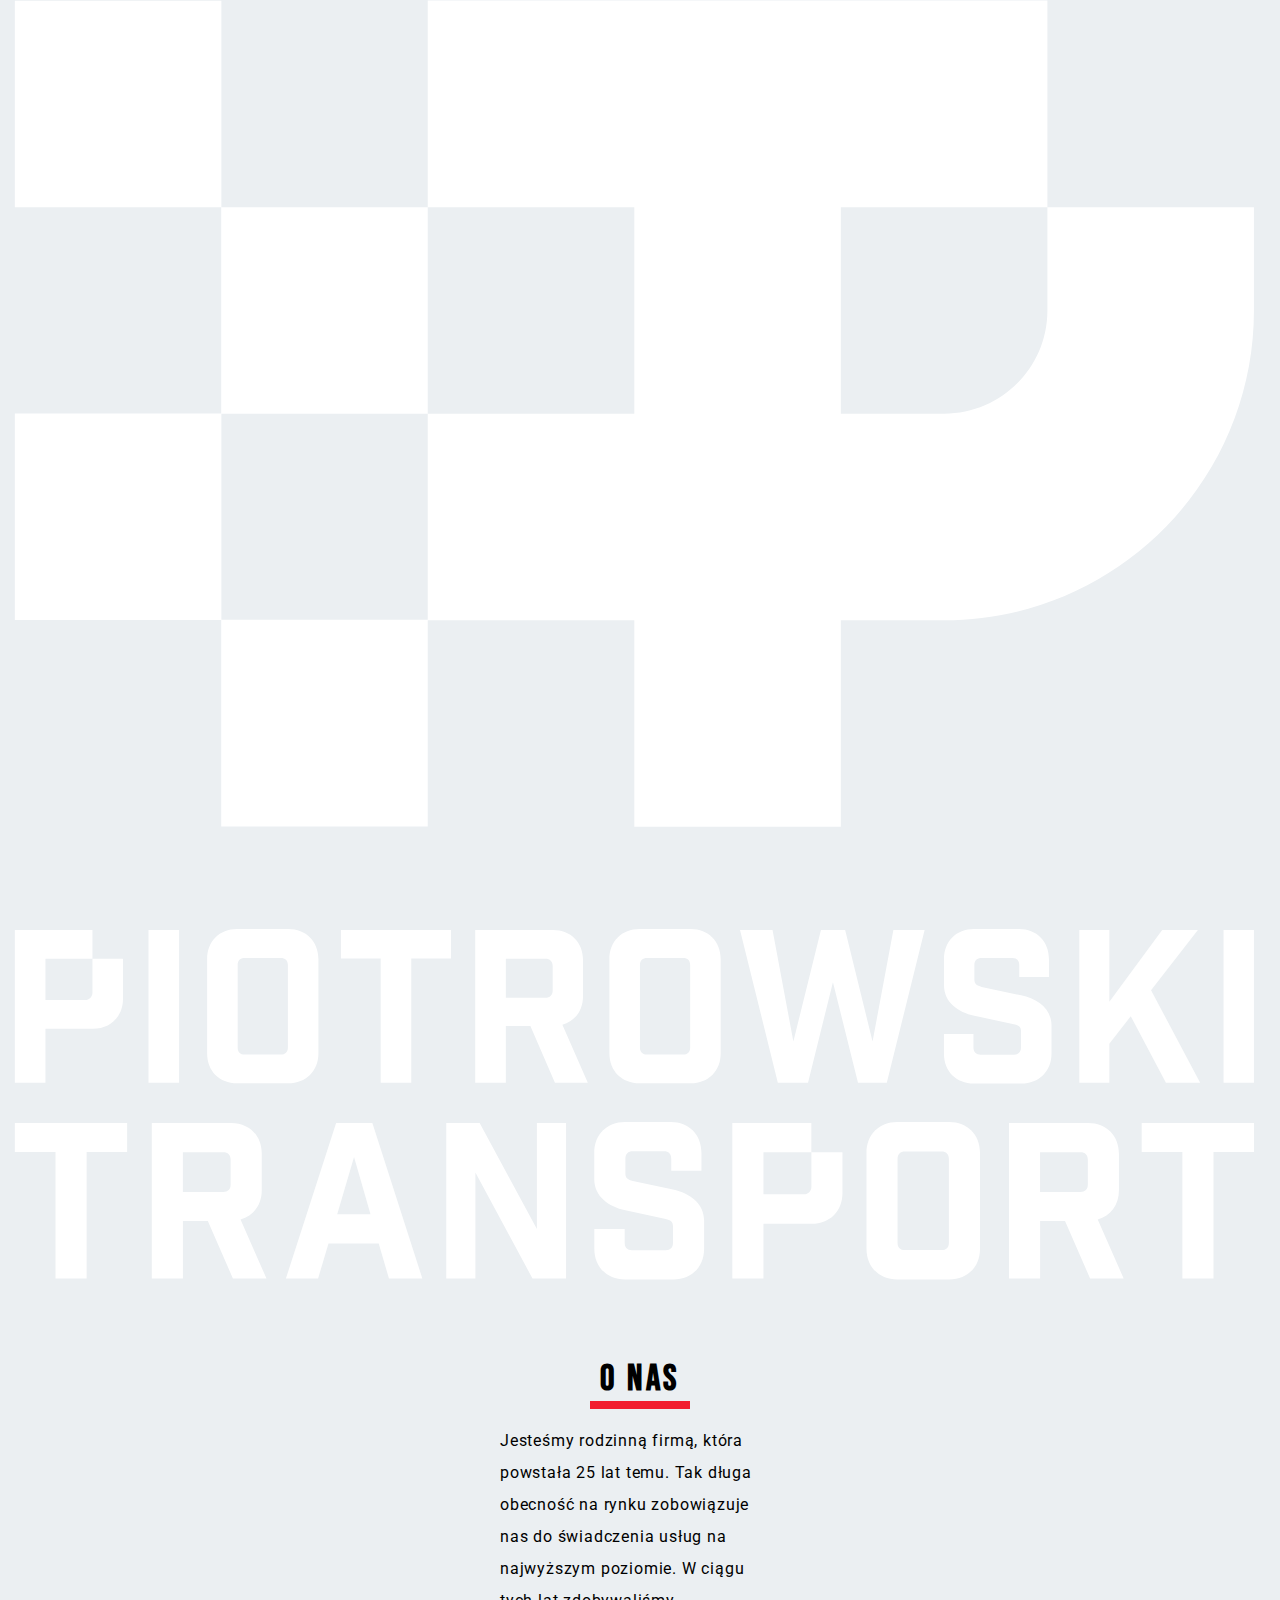
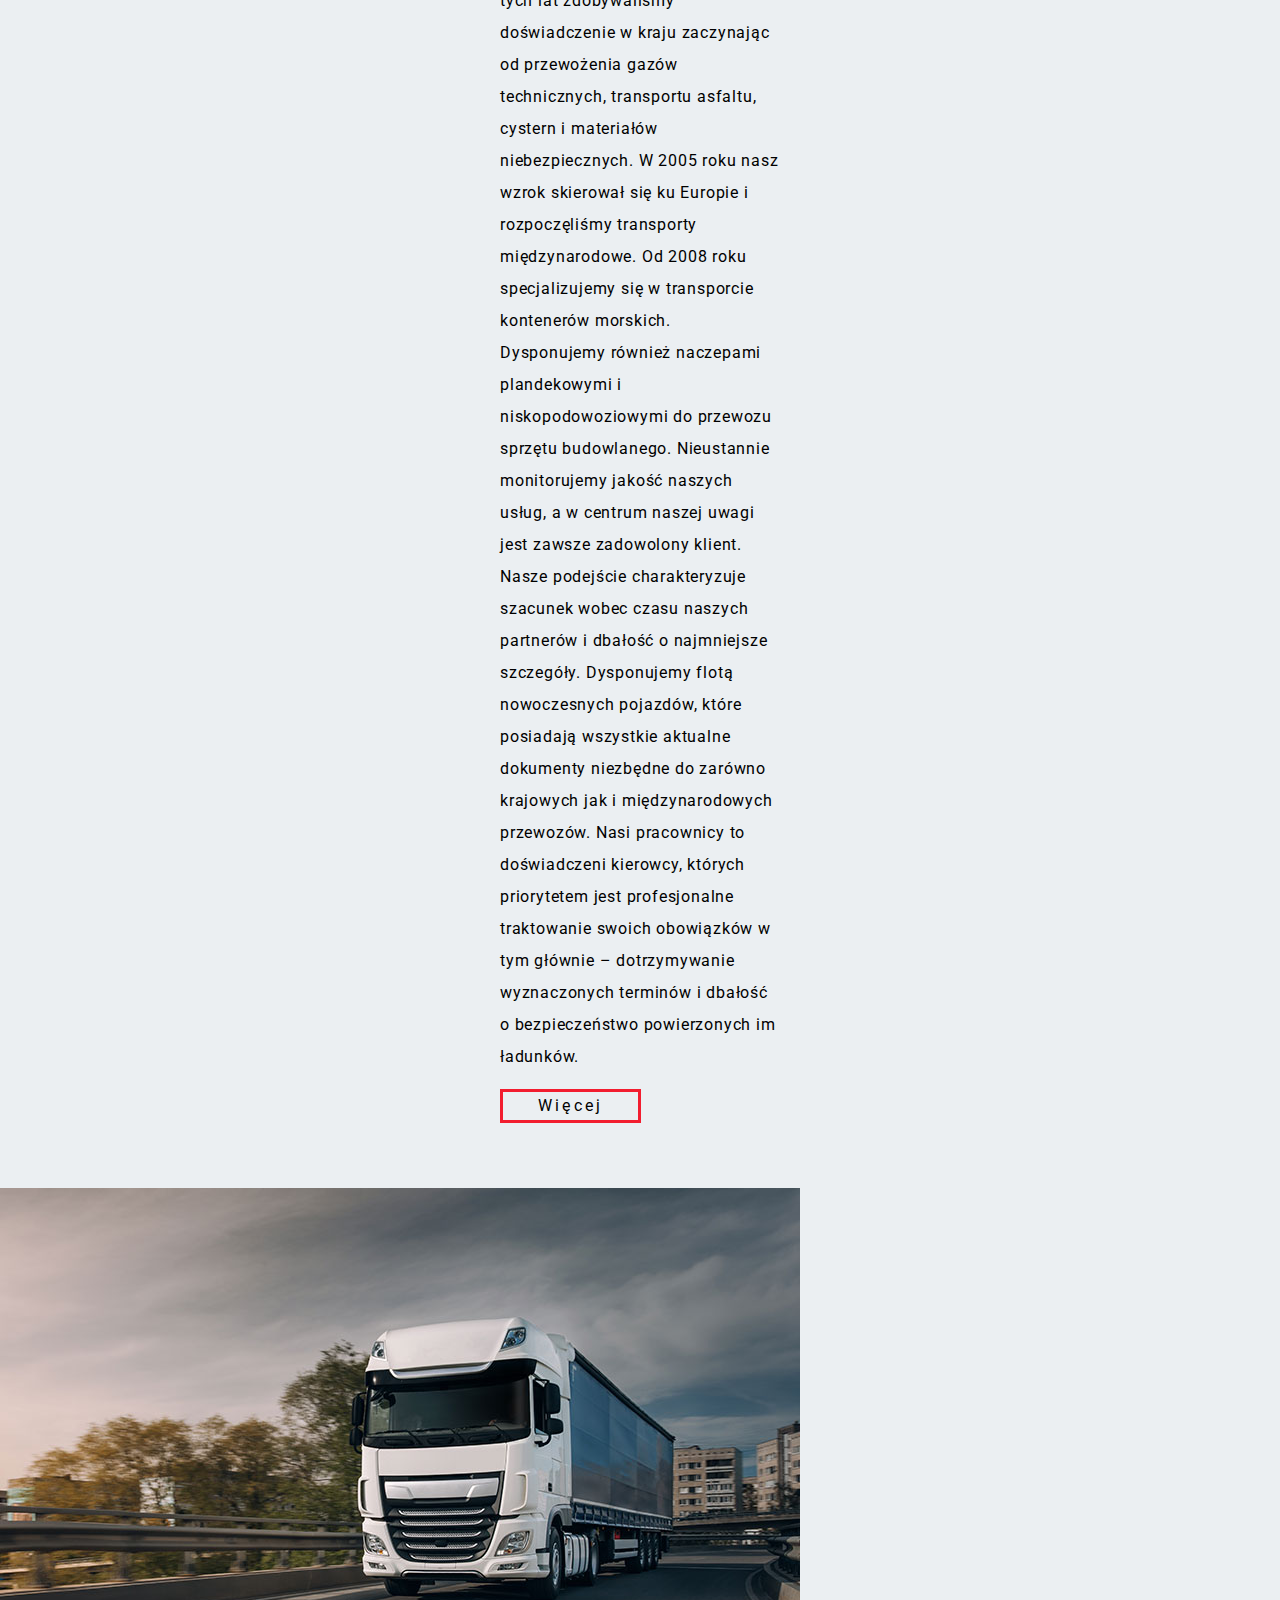
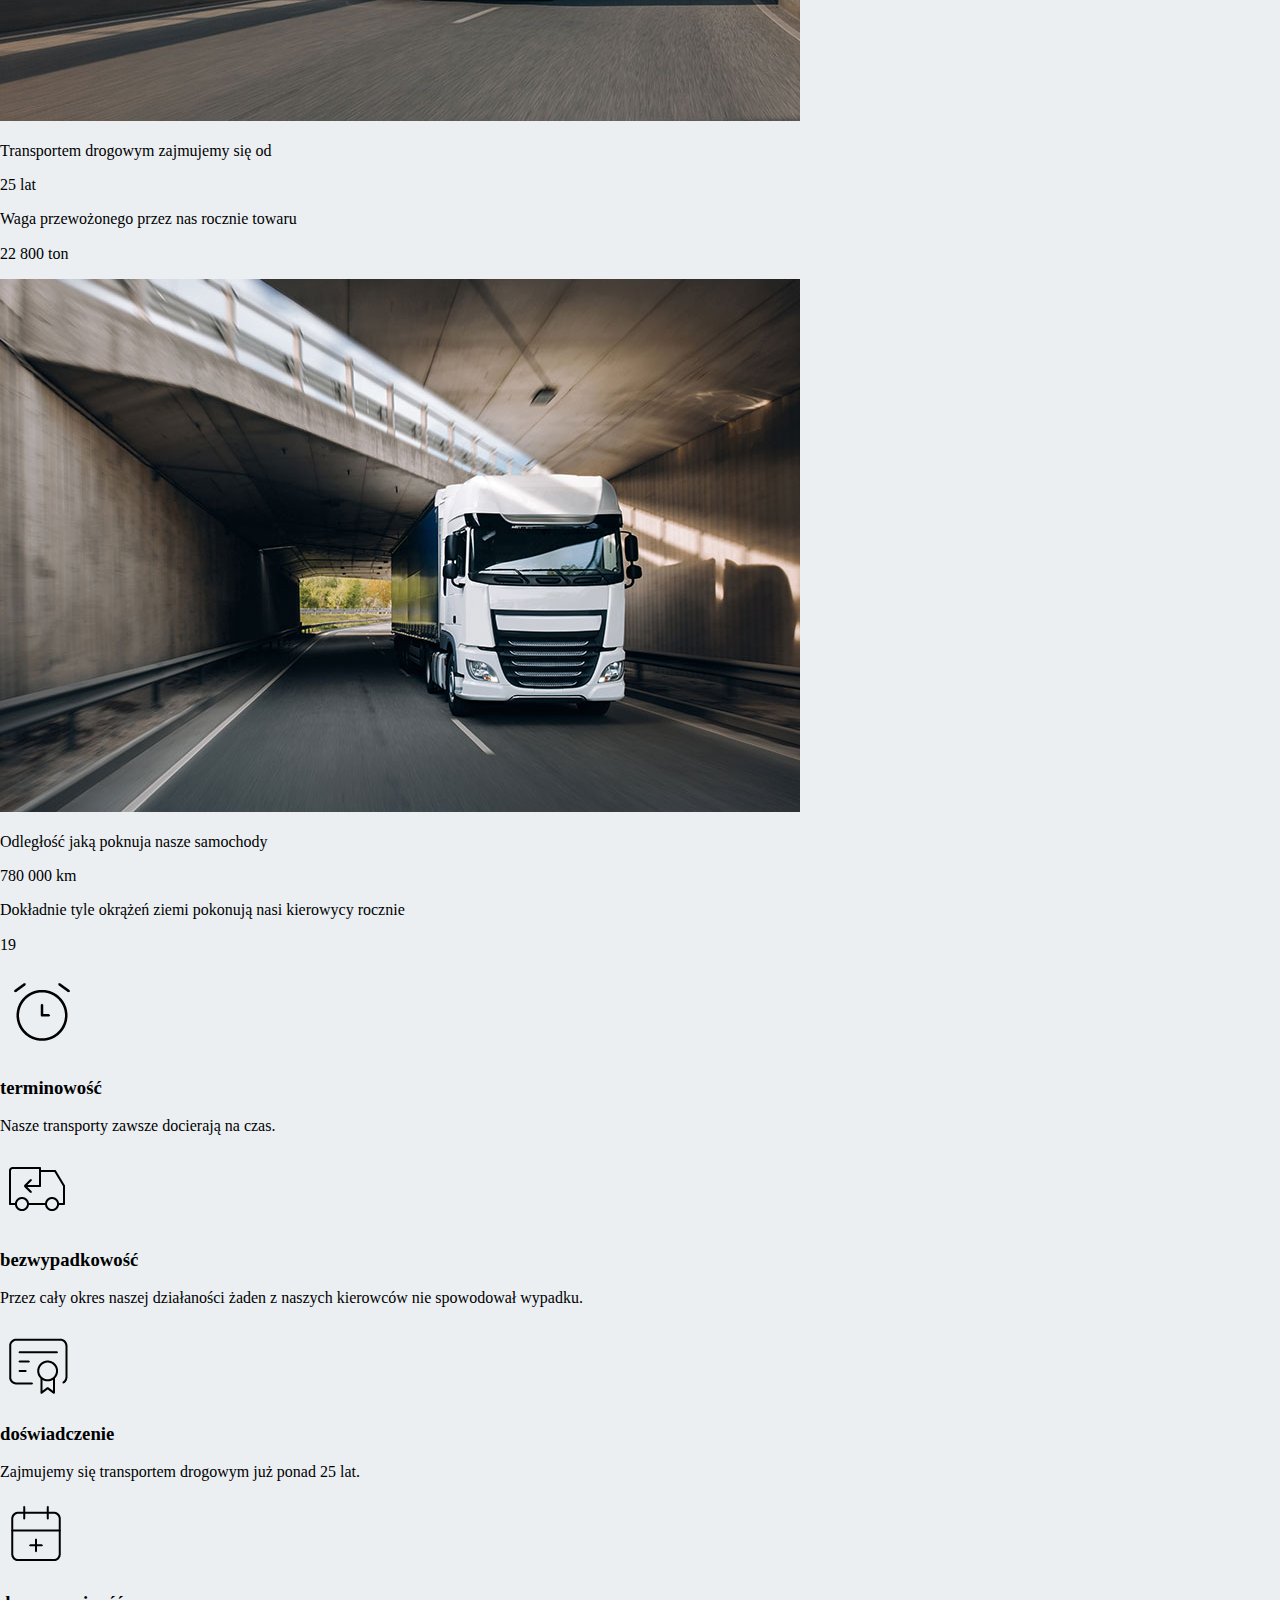
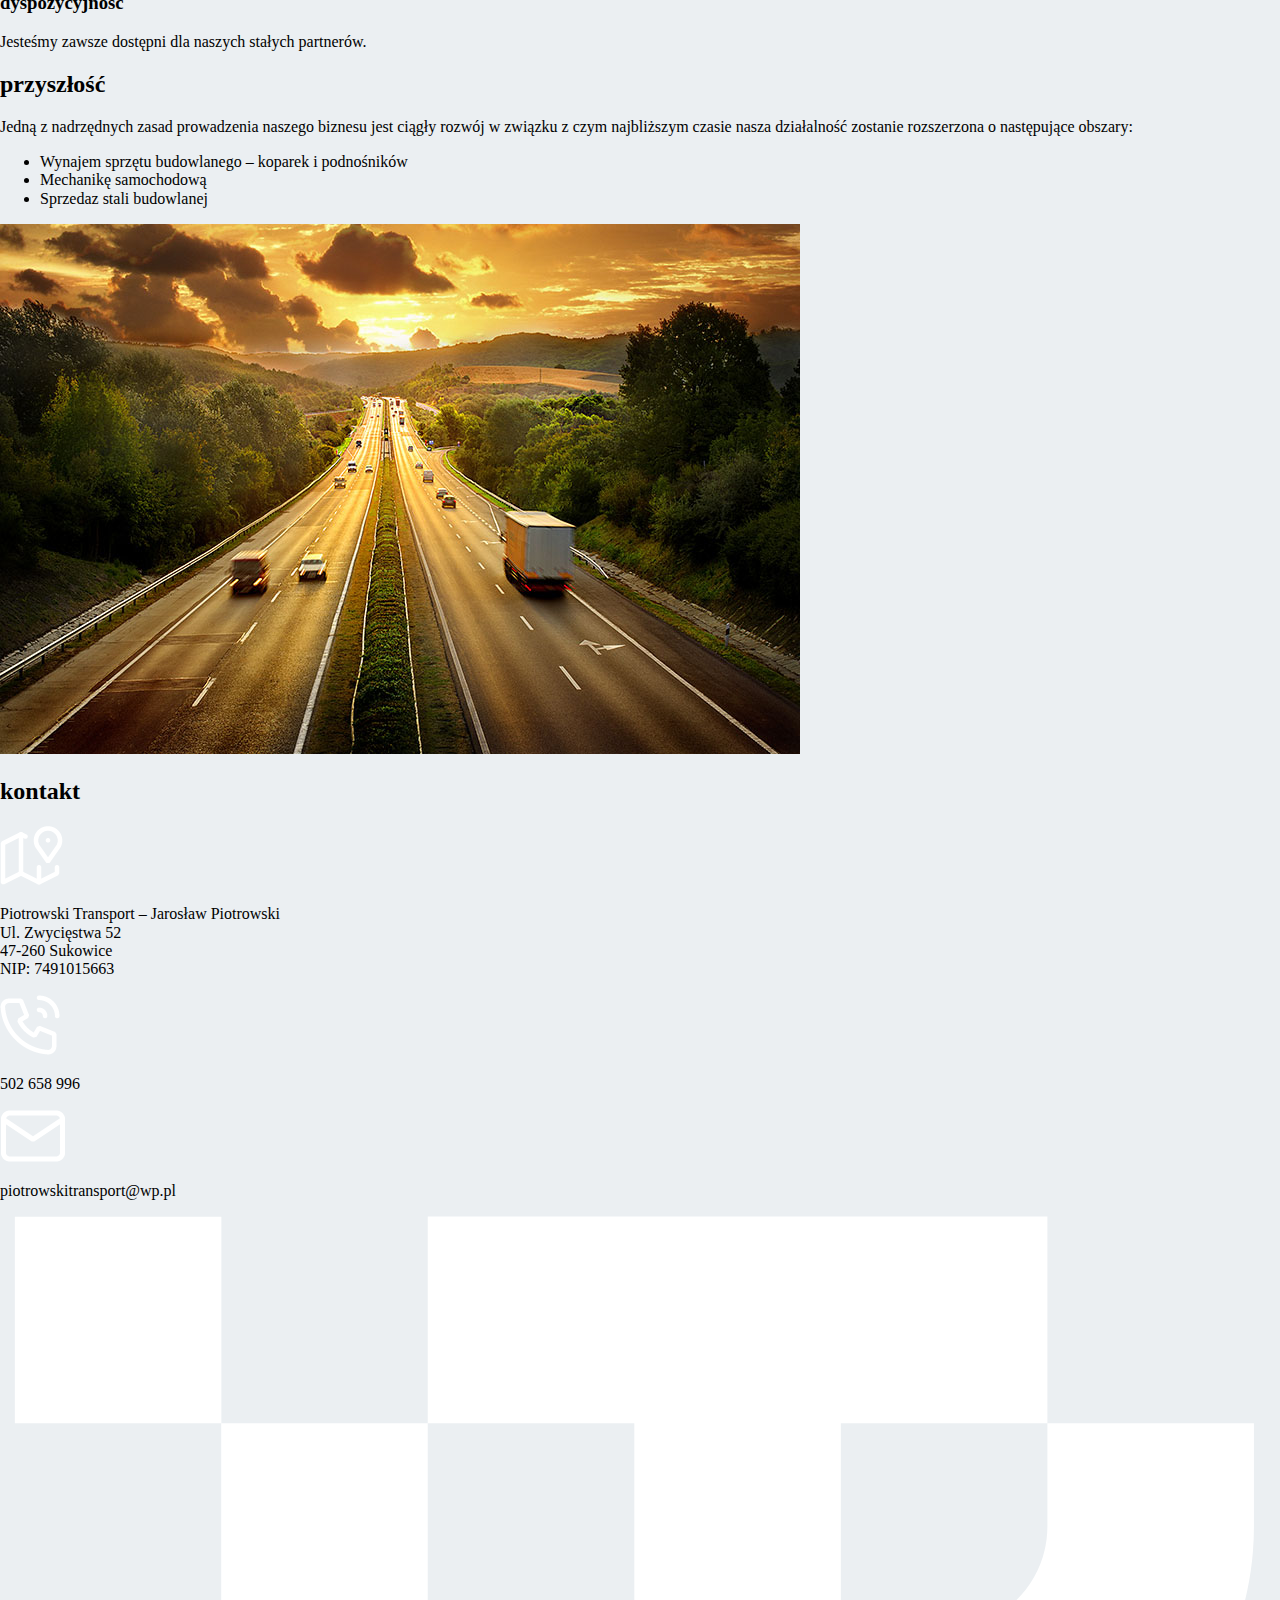
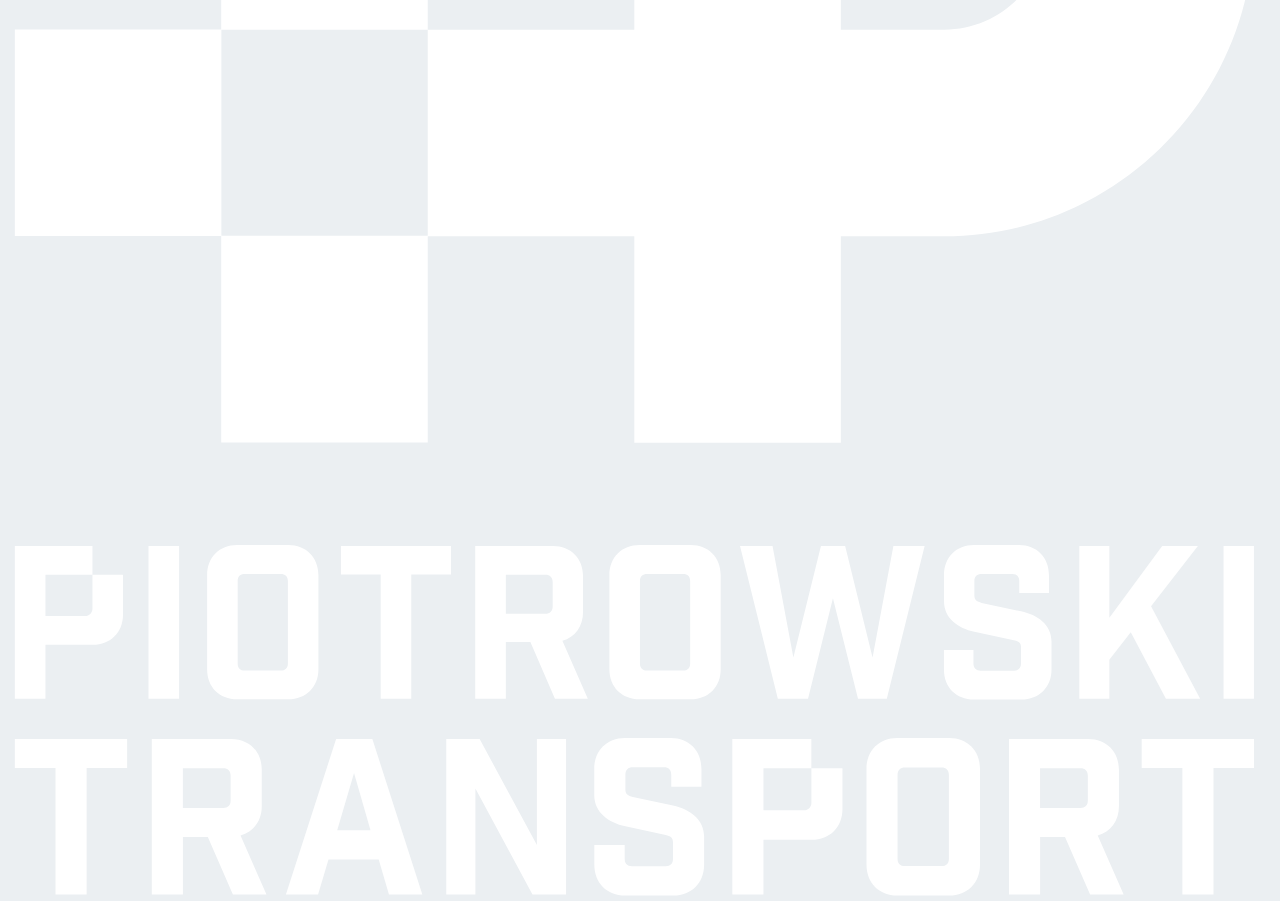
==== index.html @ 8e5f20cf "Updates" ====
<!doctype html><html lang="pl"><head><meta charset="UTF-8"/><meta name="viewport" content="width=device-width,initial-scale=1"/><title>Piotrowski transport</title><meta name="description" content="Zajmujemy się transportem drogowym od 25 lat. Zaufaj naszemu doświadczeniu!"/><meta property="og:title" content="Piotrowski transport"/><meta property="og:description" content="Zajmujemy się transportem drogowym od 25 lat. Zaufaj naszemu doświadczeniu!"/><meta property="og:url" content=""/><meta property="og:image" content="https://maciejkorsan.com/wtf-gulp-starter/assets/img/cover.png"/><link href="index.dd937d93.css" rel="stylesheet"></head><body><header class="header"><div class="header__container"><img src="img/logo-mobile.73d7b91a.svg" alt="Logotyp firmy Piotrowski Transport." class="header__logo"></div></header><section class="about"><h2 class="about__title">o nas</h2><p class="about__content">Jesteśmy rodzinną firmą, która powstała 25 lat temu. Tak długa obecność na rynku zobowiązuje nas do świadczenia usług na najwyższym poziomie. W ciągu tych lat zdobywaliśmy doświadczenie w kraju zaczynając od przewożenia gazów technicznych, transportu asfaltu, cystern i materiałów niebezpiecznych. W 2005 roku nasz wzrok skierował się ku Europie i rozpoczęliśmy transporty międzynarodowe. Od 2008 roku specjalizujemy się w transporcie kontenerów morskich. <span class="about__content hidden--js">Dysponujemy również naczepami plandekowymi i niskopodowoziowymi do przewozu sprzętu budowlanego. Nieustannie monitorujemy jakość naszych usług, a w centrum naszej uwagi jest zawsze zadowolony klient. Nasze podejście charakteryzuje szacunek wobec czasu naszych partnerów i dbałość o najmniejsze szczegóły. Dysponujemy flotą nowoczesnych pojazdów, które posiadają wszystkie aktualne dokumenty niezbędne do zarówno krajowych jak i międzynarodowych przewozów. Nasi pracownicy to doświadczeni kierowcy, których priorytetem jest profesjonalne traktowanie swoich obowiązków w tym głównie – dotrzymywanie wyznaczonych terminów i dbałość o bezpieczeństwo powierzonych im ładunków.</span></p><button class="about__button">Więcej</button></section><section class="statistic"><div class="statistic__imageContainer"><div class="statistic__imageContainer--box"></div><img src="img/statistic-truck-one.a14afbcd.jpg" alt="Zdjęcie jadącego samochodu ciezarowego." class="statistic__imageContainer--imageBox"></div><div class="statistic__dataContainer"><p class="statistic__dataContainer--description">Transportem drogowym zajmujemy się od</p><p class="statistic__dataContainer--value">25 lat</p><p class="statistic__dataContainer--description">Waga przewożonego przez nas rocznie towaru</p><p class="statistic__dataContainer--value">22 800 ton</p></div><div class="statistic__imageContainer"><div class="statistic__imageContainer--box"></div><img src="img/statistic-truck-two.722787b7.jpg" alt="Zdjęcie jadącego samochodu ciezarowego." class="statistic__imageContainer--imageBox"></div><div class="statistic__dataContainerSecond"><p class="statistic__dataContainerSecond--description">Odległość jaką poknuja nasze samochody</p><p class="statistic__dataContainerSecond--value">780 000 km</p><p class="statistic__dataContainerSecond--description">Dokładnie tyle okrążeń ziemi pokonują nasi kierowycy rocznie</p><p class="statistic__dataContainerSecond--value">19</p></div></section><section class="features"><div class="features__container"><div class="features__container--box"><div class="fContainer__box--circle"><img src="img/icon-time.a3f5a719.png" alt="Ikona zegara symoblizujacego terminowość." class="fContainer__box--icon"></div><h3 class="fContainer__box--title">terminowość</h3><p class="fContainer__box--content">Nasze transporty zawsze docierają na czas.</p></div><div class="features__container--box"><div class="fContainer__box--circle"><img src="img/icon-truck.4422404d.png" alt="Ikona samochodu." class="fContainer__box--icon"></div><h3 class="fContainer__box--title">bezwypadkowość</h3><p class="fContainer__box--content">Przez cały okres naszej działaności żaden z naszych kierowców nie spowodował wypadku.</p></div><div class="features__container--box"><div class="fContainer__box--circle"><img src="img/icon-experience.c90d27ee.png" alt="Ikona dyplomu symoblizujacego doświadczenie." class="fContainer__box--icon"></div><h3 class="fContainer__box--title">doświadczenie</h3><p class="fContainer__box--content">Zajmujemy się transportem drogowym już ponad 25 lat.</p></div><div class="features__container--box"><div class="fContainer__box--circle"><img src="img/icon-calendar.5ec3fe22.png" alt="Ikona kaendarza symbolizującego dyspozycyjność." class="fContainer__box--icon"></div><h3 class="fContainer__box--title">dyspozycyjność</h3><p class="fContainer__box--content">Jesteśmy zawsze dostępni dla naszych stałych partnerów.</p></div></div></section><section class="future"><article class="future__contentBox"><h2 class="future__contentBox--title">przyszłość</h2><p class="future__contentBox--text">Jedną z nadrzędnych zasad prowadzenia naszego biznesu jest ciągły rozwój w związku z czym najbliższym czasie nasza działalność zostanie rozszerzona o następujące obszary:</p><ul class="future__contentBox--list"><li>Wynajem sprzętu budowlanego – koparek i podnośników</li><li>Mechanikę samochodową</li><li>Sprzedaz stali budowlanej</li></ul></article><div class="future__imageContainer"><div class="future__imageContainer--box"></div><img src="img/future-road.6889f3a9.jpg" alt="Zdjęcie autostardy o zachodzie słońca." class="future__imageContainer--imageBox"></div></section><footer class="contact"><div class="contact__container"><h2 class="contact__container--title">kontakt</h2><img src="img/icon-map.0ce5258d.png" alt="Ikona symbolizująca lokalizacje." class="contact__container--icon"><p class="contact__container--content">Piotrowski Transport – Jarosław Piotrowski<br>Ul. Zwycięstwa 52<br>47-260 Sukowice<br>NIP: 7491015663</p><img src="img/icon-phone.0c0d978f.png" alt="Ikona słuchawki telefonicznej." class="contact__container--icon"><p class="contact__container--content">502 658 996</p><img src="img/icon-mail.bc3a832c.png" alt="Ikona koperty." class="contact__container--icon"><p class="contact__container--content">piotrowskitransport@wp.pl</p></div><img src="img/logo-mobile.73d7b91a.svg" alt="Logotyp firmy Piotrowski Transport." class="contact__container--logo"></footer><script src="index.dd937d93.js"></script></body></html>
---- index.dd937d93.css ----
@import url(https://fonts.googleapis.com/css2?family=Bebas+Neue&family=Roboto&display=swap);
/*! normalize.css v8.0.1 | MIT License | github.com/necolas/normalize.css */html{line-height:1.15;-webkit-text-size-adjust:100%}body{margin:0}main{display:block}h1{font-size:2em;margin:.67em 0}hr{box-sizing:content-box;height:0;overflow:visible}pre{font-family:monospace,monospace;font-size:1em}a{background-color:transparent}abbr[title]{border-bottom:none;text-decoration:underline;text-decoration:underline dotted}b,strong{font-weight:bolder}code,kbd,samp{font-family:monospace,monospace;font-size:1em}small{font-size:80%}sub,sup{font-size:75%;line-height:0;position:relative;vertical-align:baseline}sub{bottom:-.25em}sup{top:-.5em}img{border-style:none}button,input,optgroup,select,textarea{font-family:inherit;font-size:100%;line-height:1.15;margin:0}button,input{overflow:visible}button,select{text-transform:none}[type=button],[type=reset],[type=submit],button{-webkit-appearance:button}[type=button]::-moz-focus-inner,[type=reset]::-moz-focus-inner,[type=submit]::-moz-focus-inner,button::-moz-focus-inner{border-style:none;padding:0}[type=button]:-moz-focusring,[type=reset]:-moz-focusring,[type=submit]:-moz-focusring,button:-moz-focusring{outline:1px dotted ButtonText}fieldset{padding:.35em .75em .625em}legend{box-sizing:border-box;color:inherit;display:table;max-width:100%;padding:0;white-space:normal}progress{vertical-align:baseline}textarea{overflow:auto}[type=checkbox],[type=radio]{box-sizing:border-box;padding:0}[type=number]::-webkit-inner-spin-button,[type=number]::-webkit-outer-spin-button{height:auto}[type=search]{-webkit-appearance:textfield;outline-offset:-2px}[type=search]::-webkit-search-decoration{-webkit-appearance:none}::-webkit-file-upload-button{-webkit-appearance:button;font:inherit}details{display:block}summary{display:list-item}[hidden],template{display:none}body{background-color:#ebeff2}.about{width:280px;margin:50px auto;padding:15px}.about__title{border-bottom:8px solid #f21d2f;font-family:Bebas Neue;font-size:36px;letter-spacing:.1em;text-align:center;display:block;width:100px;margin:10px auto}.about__content{line-height:32px;letter-spacing:.05em}.about__button,.about__content{font-family:Roboto,sans-serif;font-size:16px}.about__button{letter-spacing:.2em;padding:5px 35px;background-color:#ebeff2;border:3px solid #f21d2f}
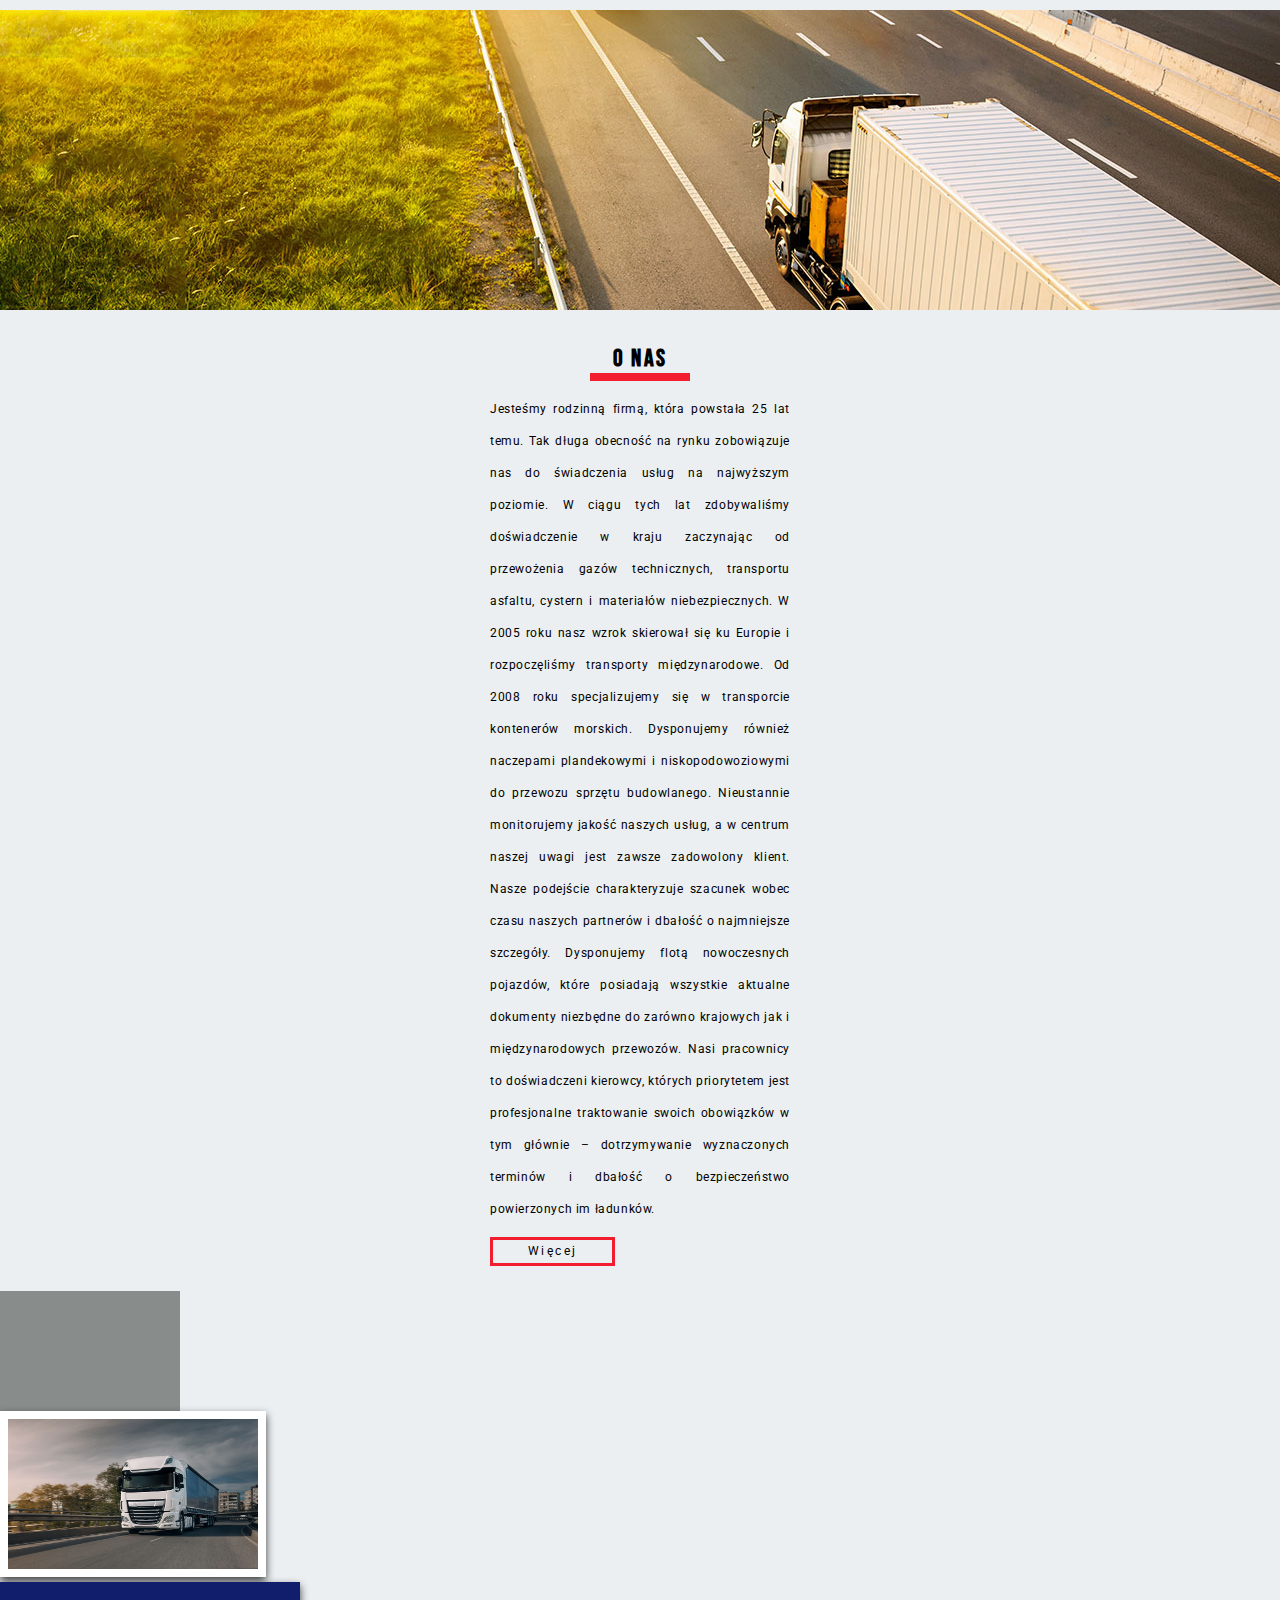
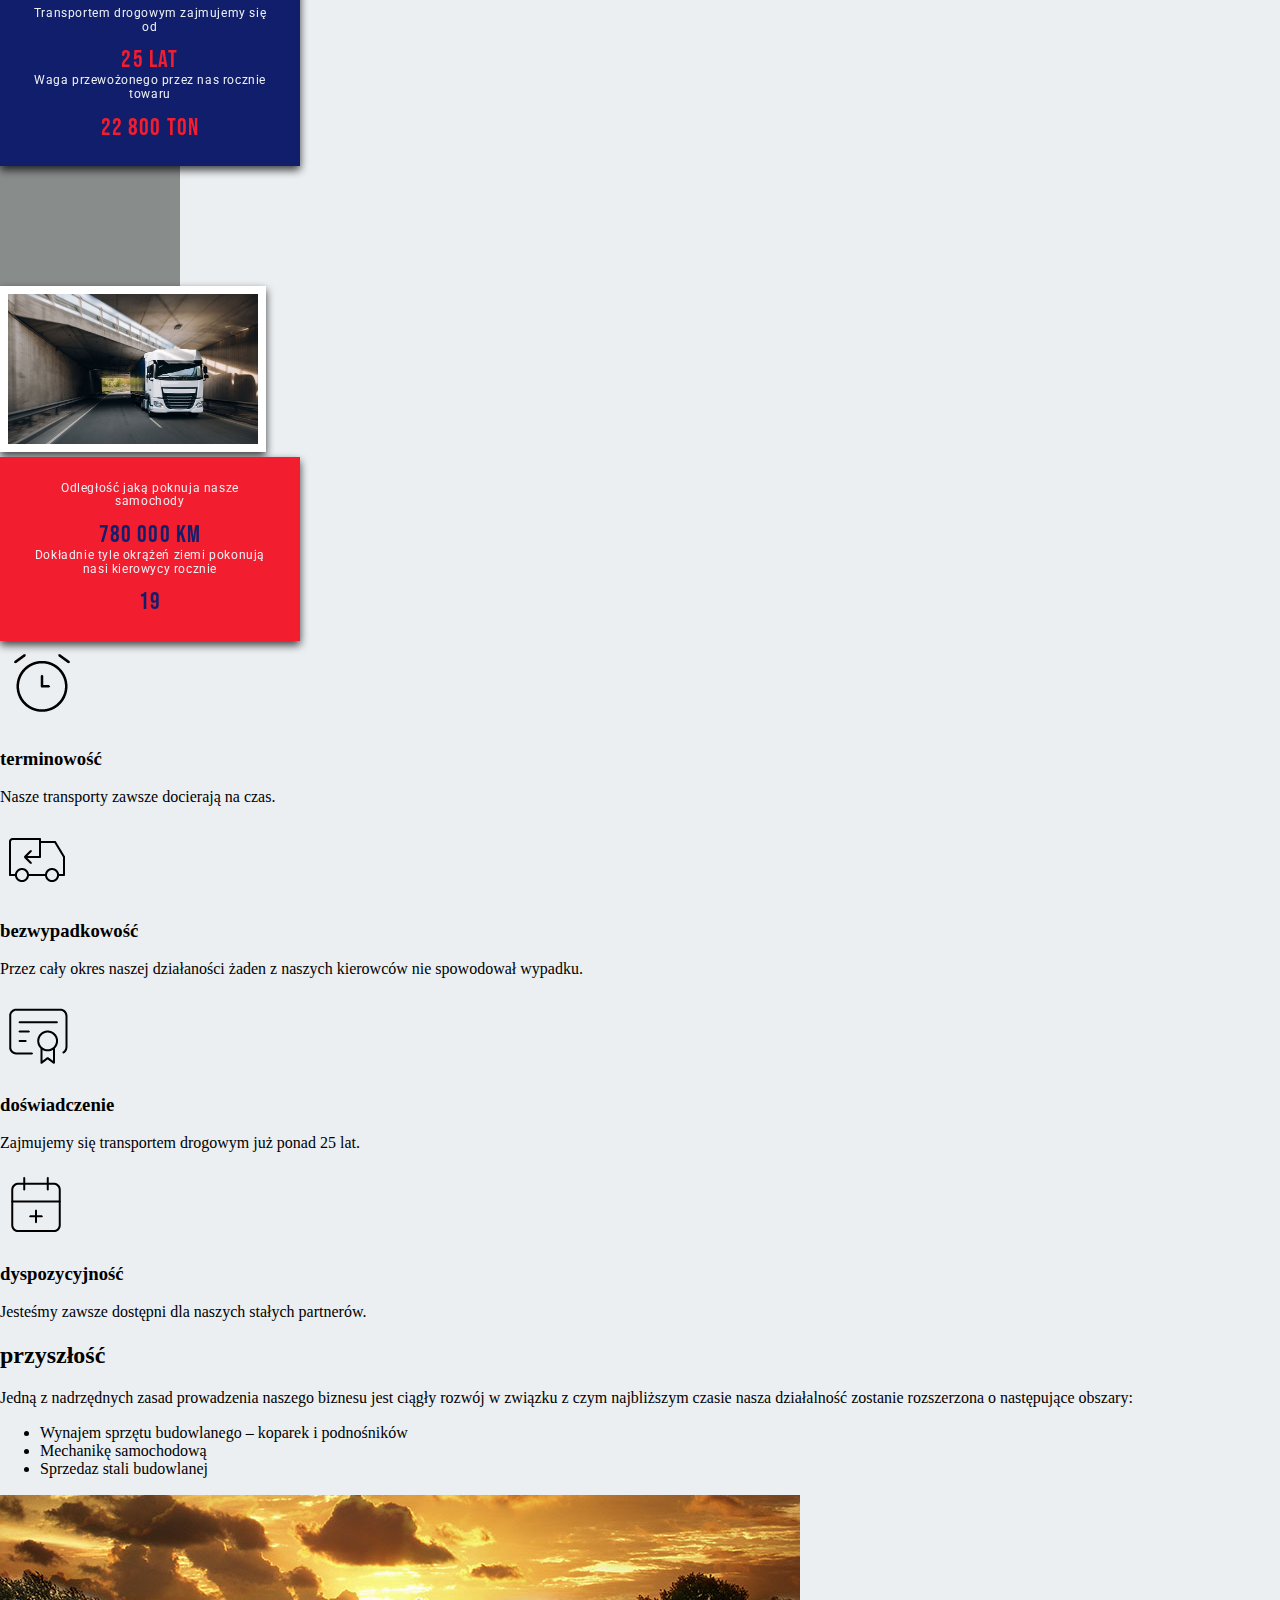
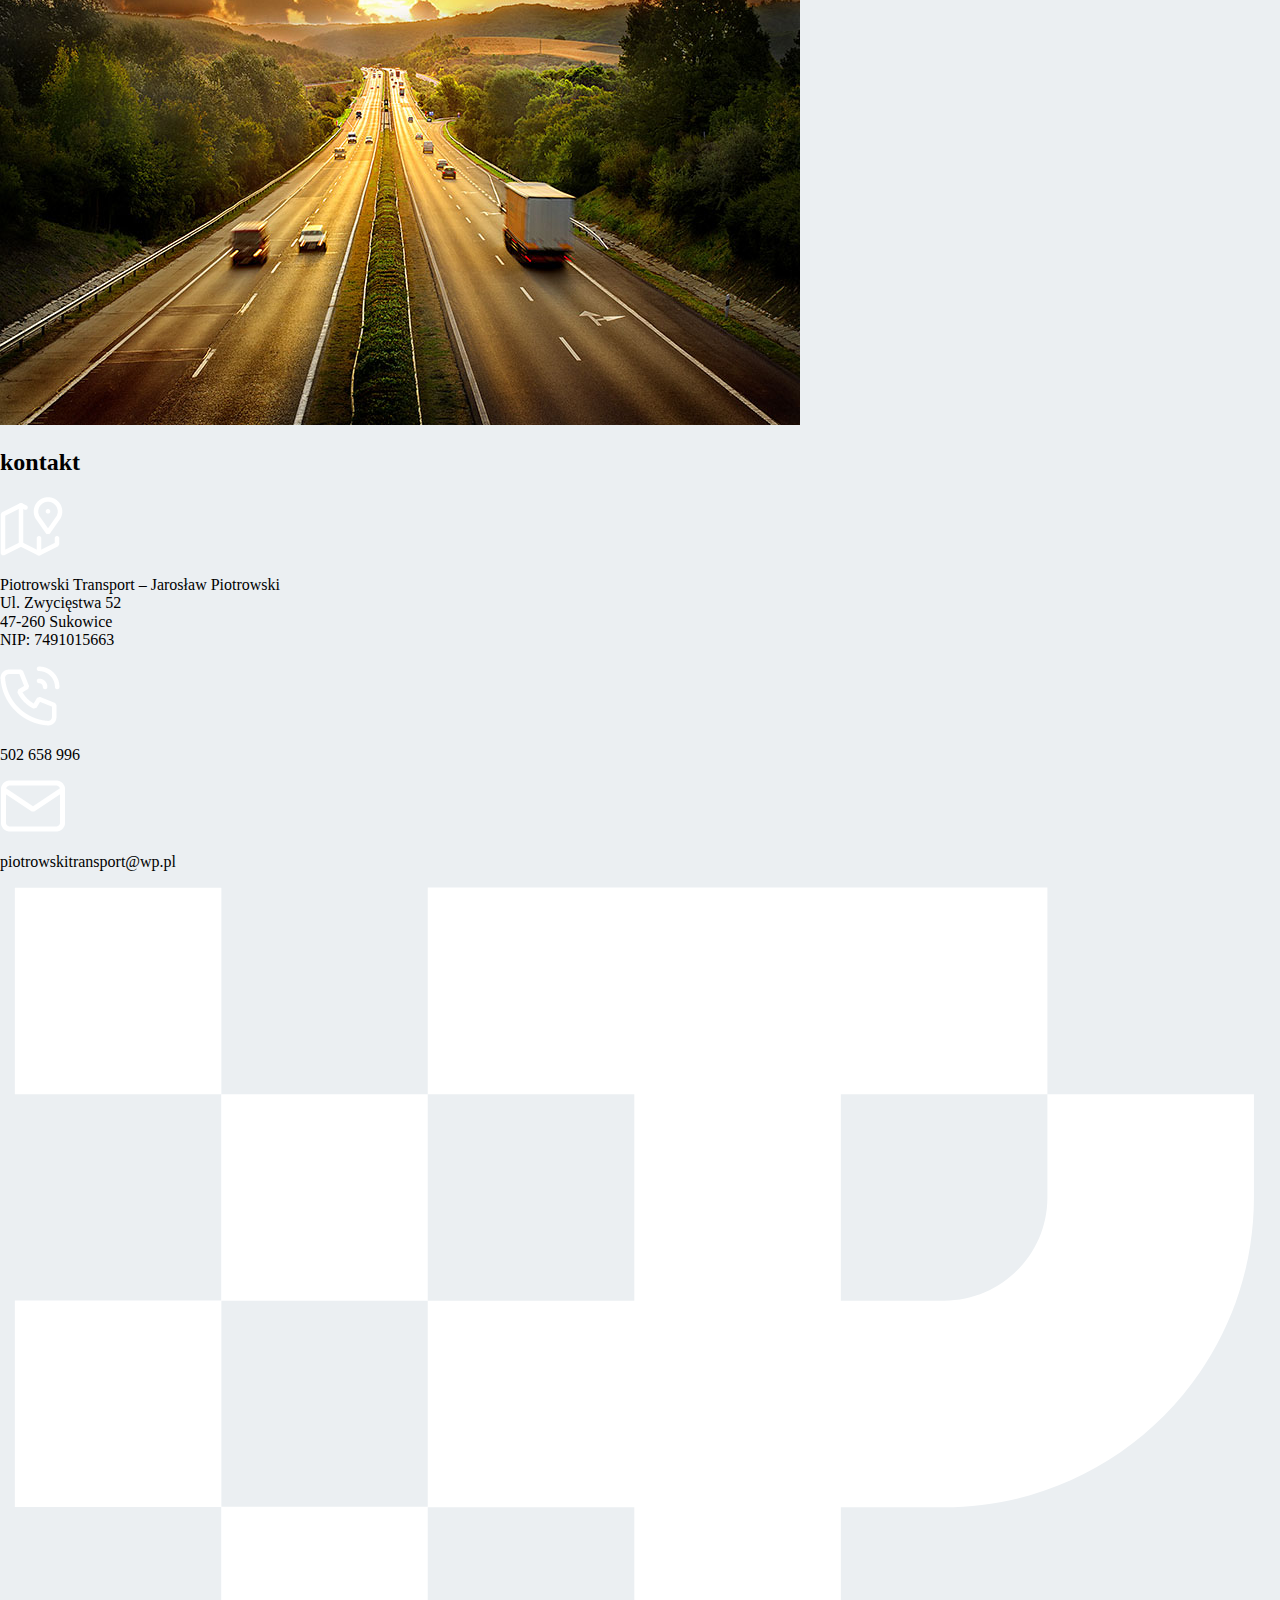
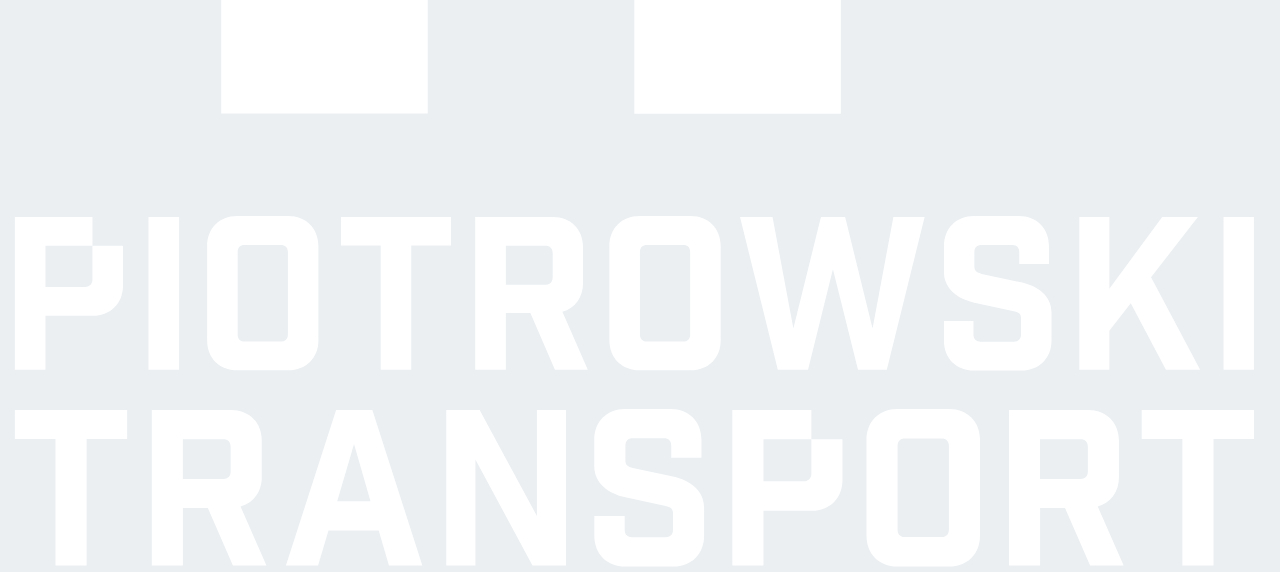
==== commit 66829c62: "Updates" ====
--- a/index.html
+++ b/index.html
@@ -1 +1 @@
-<!doctype html><html lang="pl"><head><meta charset="UTF-8"/><meta name="viewport" content="width=device-width,initial-scale=1"/><title>Piotrowski transport</title><meta name="description" content="Zajmujemy się transportem drogowym od 25 lat. Zaufaj naszemu doświadczeniu!"/><meta property="og:title" content="Piotrowski transport"/><meta property="og:description" content="Zajmujemy się transportem drogowym od 25 lat. Zaufaj naszemu doświadczeniu!"/><meta property="og:url" content=""/><meta property="og:image" content="https://maciejkorsan.com/wtf-gulp-starter/assets/img/cover.png"/><link href="index.dd937d93.css" rel="stylesheet"></head><body><header class="header"><div class="header__container"><img src="img/logo-mobile.73d7b91a.svg" alt="Logotyp firmy Piotrowski Transport." class="header__logo"></div></header><section class="about"><h2 class="about__title">o nas</h2><p class="about__content">Jesteśmy rodzinną firmą, która powstała 25 lat temu. Tak długa obecność na rynku zobowiązuje nas do świadczenia usług na najwyższym poziomie. W ciągu tych lat zdobywaliśmy doświadczenie w kraju zaczynając od przewożenia gazów technicznych, transportu asfaltu, cystern i materiałów niebezpiecznych. W 2005 roku nasz wzrok skierował się ku Europie i rozpoczęliśmy transporty międzynarodowe. Od 2008 roku specjalizujemy się w transporcie kontenerów morskich. <span class="about__content hidden--js">Dysponujemy również naczepami plandekowymi i niskopodowoziowymi do przewozu sprzętu budowlanego. Nieustannie monitorujemy jakość naszych usług, a w centrum naszej uwagi jest zawsze zadowolony klient. Nasze podejście charakteryzuje szacunek wobec czasu naszych partnerów i dbałość o najmniejsze szczegóły. Dysponujemy flotą nowoczesnych pojazdów, które posiadają wszystkie aktualne dokumenty niezbędne do zarówno krajowych jak i międzynarodowych przewozów. Nasi pracownicy to doświadczeni kierowcy, których priorytetem jest profesjonalne traktowanie swoich obowiązków w tym głównie – dotrzymywanie wyznaczonych terminów i dbałość o bezpieczeństwo powierzonych im ładunków.</span></p><button class="about__button">Więcej</button></section><section class="statistic"><div class="statistic__imageContainer"><div class="statistic__imageContainer--box"></div><img src="img/statistic-truck-one.a14afbcd.jpg" alt="Zdjęcie jadącego samochodu ciezarowego." class="statistic__imageContainer--imageBox"></div><div class="statistic__dataContainer"><p class="statistic__dataContainer--description">Transportem drogowym zajmujemy się od</p><p class="statistic__dataContainer--value">25 lat</p><p class="statistic__dataContainer--description">Waga przewożonego przez nas rocznie towaru</p><p class="statistic__dataContainer--value">22 800 ton</p></div><div class="statistic__imageContainer"><div class="statistic__imageContainer--box"></div><img src="img/statistic-truck-two.722787b7.jpg" alt="Zdjęcie jadącego samochodu ciezarowego." class="statistic__imageContainer--imageBox"></div><div class="statistic__dataContainerSecond"><p class="statistic__dataContainerSecond--description">Odległość jaką poknuja nasze samochody</p><p class="statistic__dataContainerSecond--value">780 000 km</p><p class="statistic__dataContainerSecond--description">Dokładnie tyle okrążeń ziemi pokonują nasi kierowycy rocznie</p><p class="statistic__dataContainerSecond--value">19</p></div></section><section class="features"><div class="features__container"><div class="features__container--box"><div class="fContainer__box--circle"><img src="img/icon-time.a3f5a719.png" alt="Ikona zegara symoblizujacego terminowość." class="fContainer__box--icon"></div><h3 class="fContainer__box--title">terminowość</h3><p class="fContainer__box--content">Nasze transporty zawsze docierają na czas.</p></div><div class="features__container--box"><div class="fContainer__box--circle"><img src="img/icon-truck.4422404d.png" alt="Ikona samochodu." class="fContainer__box--icon"></div><h3 class="fContainer__box--title">bezwypadkowość</h3><p class="fContainer__box--content">Przez cały okres naszej działaności żaden z naszych kierowców nie spowodował wypadku.</p></div><div class="features__container--box"><div class="fContainer__box--circle"><img src="img/icon-experience.c90d27ee.png" alt="Ikona dyplomu symoblizujacego doświadczenie." class="fContainer__box--icon"></div><h3 class="fContainer__box--title">doświadczenie</h3><p class="fContainer__box--content">Zajmujemy się transportem drogowym już ponad 25 lat.</p></div><div class="features__container--box"><div class="fContainer__box--circle"><img src="img/icon-calendar.5ec3fe22.png" alt="Ikona kaendarza symbolizującego dyspozycyjność." class="fContainer__box--icon"></div><h3 class="fContainer__box--title">dyspozycyjność</h3><p class="fContainer__box--content">Jesteśmy zawsze dostępni dla naszych stałych partnerów.</p></div></div></section><section class="future"><article class="future__contentBox"><h2 class="future__contentBox--title">przyszłość</h2><p class="future__contentBox--text">Jedną z nadrzędnych zasad prowadzenia naszego biznesu jest ciągły rozwój w związku z czym najbliższym czasie nasza działalność zostanie rozszerzona o następujące obszary:</p><ul class="future__contentBox--list"><li>Wynajem sprzętu budowlanego – koparek i podnośników</li><li>Mechanikę samochodową</li><li>Sprzedaz stali budowlanej</li></ul></article><div class="future__imageContainer"><div class="future__imageContainer--box"></div><img src="img/future-road.6889f3a9.jpg" alt="Zdjęcie autostardy o zachodzie słońca." class="future__imageContainer--imageBox"></div></section><footer class="contact"><div class="contact__container"><h2 class="contact__container--title">kontakt</h2><img src="img/icon-map.0ce5258d.png" alt="Ikona symbolizująca lokalizacje." class="contact__container--icon"><p class="contact__container--content">Piotrowski Transport – Jarosław Piotrowski<br>Ul. Zwycięstwa 52<br>47-260 Sukowice<br>NIP: 7491015663</p><img src="img/icon-phone.0c0d978f.png" alt="Ikona słuchawki telefonicznej." class="contact__container--icon"><p class="contact__container--content">502 658 996</p><img src="img/icon-mail.bc3a832c.png" alt="Ikona koperty." class="contact__container--icon"><p class="contact__container--content">piotrowskitransport@wp.pl</p></div><img src="img/logo-mobile.73d7b91a.svg" alt="Logotyp firmy Piotrowski Transport." class="contact__container--logo"></footer><script src="index.dd937d93.js"></script></body></html>+<!doctype html><html lang="pl"><head><meta charset="UTF-8"/><meta name="viewport" content="width=device-width,initial-scale=1"/><title>Piotrowski transport</title><meta name="description" content="Zajmujemy się transportem drogowym od 25 lat. Zaufaj naszemu doświadczeniu!"/><meta property="og:title" content="Piotrowski transport"/><meta property="og:description" content="Zajmujemy się transportem drogowym od 25 lat. Zaufaj naszemu doświadczeniu!"/><meta property="og:url" content=""/><meta property="og:image" content="https://maciejkorsan.com/wtf-gulp-starter/assets/img/cover.png"/><link href="index.5af38ef1.css" rel="stylesheet"></head><body><header class="header"><div class="header__container"><img src="img/logo-mobile.73d7b91a.svg" alt="Logotyp firmy Piotrowski Transport." class="header__logo"></div></header><section class="about"><h2 class="about__title">o nas</h2><p class="about__content">Jesteśmy rodzinną firmą, która powstała 25 lat temu. Tak długa obecność na rynku zobowiązuje nas do świadczenia usług na najwyższym poziomie. W ciągu tych lat zdobywaliśmy doświadczenie w kraju zaczynając od przewożenia gazów technicznych, transportu asfaltu, cystern i materiałów niebezpiecznych. W 2005 roku nasz wzrok skierował się ku Europie i rozpoczęliśmy transporty międzynarodowe. Od 2008 roku specjalizujemy się w transporcie kontenerów morskich. <span class="about__content hidden--js">Dysponujemy również naczepami plandekowymi i niskopodowoziowymi do przewozu sprzętu budowlanego. Nieustannie monitorujemy jakość naszych usług, a w centrum naszej uwagi jest zawsze zadowolony klient. Nasze podejście charakteryzuje szacunek wobec czasu naszych partnerów i dbałość o najmniejsze szczegóły. Dysponujemy flotą nowoczesnych pojazdów, które posiadają wszystkie aktualne dokumenty niezbędne do zarówno krajowych jak i międzynarodowych przewozów. Nasi pracownicy to doświadczeni kierowcy, których priorytetem jest profesjonalne traktowanie swoich obowiązków w tym głównie – dotrzymywanie wyznaczonych terminów i dbałość o bezpieczeństwo powierzonych im ładunków.</span></p><button class="about__button">Więcej</button></section><section class="statistic"><div class="statistic__imageContainer"><div class="statistic__imageContainer--box"></div><img src="img/statistic-truck-one.a14afbcd.jpg" alt="Zdjęcie jadącego samochodu ciezarowego." class="statistic__imageContainer--imageBox"></div><div class="statistic__dataContainer"><p class="statistic__dataContainer--description">Transportem drogowym zajmujemy się od</p><p class="statistic__dataContainer--value">25 lat</p><p class="statistic__dataContainer--description">Waga przewożonego przez nas rocznie towaru</p><p class="statistic__dataContainer--value">22 800 ton</p></div><div class="statistic__imageContainer"><div class="statistic__imageContainer--box"></div><img src="img/statistic-truck-two.722787b7.jpg" alt="Zdjęcie jadącego samochodu ciezarowego." class="statistic__imageContainer--imageBox"></div><div class="statistic__dataContainerSecond"><p class="statistic__dataContainerSecond--description">Odległość jaką poknuja nasze samochody</p><p class="statistic__dataContainerSecond--value">780 000 km</p><p class="statistic__dataContainerSecond--description">Dokładnie tyle okrążeń ziemi pokonują nasi kierowycy rocznie</p><p class="statistic__dataContainerSecond--value">19</p></div></section><section class="features"><div class="features__container"><div class="features__container--box"><div class="fContainer__box--circle"><img src="img/icon-time.a3f5a719.png" alt="Ikona zegara symoblizujacego terminowość." class="fContainer__box--icon"></div><h3 class="fContainer__box--title">terminowość</h3><p class="fContainer__box--content">Nasze transporty zawsze docierają na czas.</p></div><div class="features__container--box"><div class="fContainer__box--circle"><img src="img/icon-truck.4422404d.png" alt="Ikona samochodu." class="fContainer__box--icon"></div><h3 class="fContainer__box--title">bezwypadkowość</h3><p class="fContainer__box--content">Przez cały okres naszej działaności żaden z naszych kierowców nie spowodował wypadku.</p></div><div class="features__container--box"><div class="fContainer__box--circle"><img src="img/icon-experience.c90d27ee.png" alt="Ikona dyplomu symoblizujacego doświadczenie." class="fContainer__box--icon"></div><h3 class="fContainer__box--title">doświadczenie</h3><p class="fContainer__box--content">Zajmujemy się transportem drogowym już ponad 25 lat.</p></div><div class="features__container--box"><div class="fContainer__box--circle"><img src="img/icon-calendar.5ec3fe22.png" alt="Ikona kaendarza symbolizującego dyspozycyjność." class="fContainer__box--icon"></div><h3 class="fContainer__box--title">dyspozycyjność</h3><p class="fContainer__box--content">Jesteśmy zawsze dostępni dla naszych stałych partnerów.</p></div></div></section><section class="future"><article class="future__contentBox"><h2 class="future__contentBox--title">przyszłość</h2><p class="future__contentBox--text">Jedną z nadrzędnych zasad prowadzenia naszego biznesu jest ciągły rozwój w związku z czym najbliższym czasie nasza działalność zostanie rozszerzona o następujące obszary:</p><ul class="future__contentBox--list"><li>Wynajem sprzętu budowlanego – koparek i podnośników</li><li>Mechanikę samochodową</li><li>Sprzedaz stali budowlanej</li></ul></article><div class="future__imageContainer"><div class="future__imageContainer--box"></div><img src="img/future-road.6889f3a9.jpg" alt="Zdjęcie autostardy o zachodzie słońca." class="future__imageContainer--imageBox"></div></section><footer class="contact"><div class="contact__container"><h2 class="contact__container--title">kontakt</h2><img src="img/icon-map.0ce5258d.png" alt="Ikona symbolizująca lokalizacje." class="contact__container--icon"><p class="contact__container--content">Piotrowski Transport – Jarosław Piotrowski<br>Ul. Zwycięstwa 52<br>47-260 Sukowice<br>NIP: 7491015663</p><img src="img/icon-phone.0c0d978f.png" alt="Ikona słuchawki telefonicznej." class="contact__container--icon"><p class="contact__container--content">502 658 996</p><img src="img/icon-mail.bc3a832c.png" alt="Ikona koperty." class="contact__container--icon"><p class="contact__container--content">piotrowskitransport@wp.pl</p></div><img src="img/logo-mobile.73d7b91a.svg" alt="Logotyp firmy Piotrowski Transport." class="contact__container--logo"></footer><script src="index.5af38ef1.js"></script></body></html>--- a/index.5af38ef1.css
+++ b/index.5af38ef1.css
@@ -0,0 +1,2 @@
+@import url(https://fonts.googleapis.com/css2?family=Bebas+Neue&family=Roboto&display=swap);
+/*! normalize.css v8.0.1 | MIT License | github.com/necolas/normalize.css */html{line-height:1.15;-webkit-text-size-adjust:100%}body{margin:0}main{display:block}h1{font-size:2em;margin:.67em 0}hr{box-sizing:content-box;height:0;overflow:visible}pre{font-family:monospace,monospace;font-size:1em}a{background-color:transparent}abbr[title]{border-bottom:none;text-decoration:underline;text-decoration:underline dotted}b,strong{font-weight:bolder}code,kbd,samp{font-family:monospace,monospace;font-size:1em}small{font-size:80%}sub,sup{font-size:75%;line-height:0;position:relative;vertical-align:baseline}sub{bottom:-.25em}sup{top:-.5em}img{border-style:none}button,input,optgroup,select,textarea{font-family:inherit;font-size:100%;line-height:1.15;margin:0}button,input{overflow:visible}button,select{text-transform:none}[type=button],[type=reset],[type=submit],button{-webkit-appearance:button}[type=button]::-moz-focus-inner,[type=reset]::-moz-focus-inner,[type=submit]::-moz-focus-inner,button::-moz-focus-inner{border-style:none;padding:0}[type=button]:-moz-focusring,[type=reset]:-moz-focusring,[type=submit]:-moz-focusring,button:-moz-focusring{outline:1px dotted ButtonText}fieldset{padding:.35em .75em .625em}legend{box-sizing:border-box;color:inherit;display:table;max-width:100%;padding:0;white-space:normal}progress{vertical-align:baseline}textarea{overflow:auto}[type=checkbox],[type=radio]{box-sizing:border-box;padding:0}[type=number]::-webkit-inner-spin-button,[type=number]::-webkit-outer-spin-button{height:auto}[type=search]{-webkit-appearance:textfield;outline-offset:-2px}[type=search]::-webkit-search-decoration{-webkit-appearance:none}::-webkit-file-upload-button{-webkit-appearance:button;font:inherit}details{display:block}summary{display:list-item}[hidden],template{display:none}body{background-color:#ebeff2}.header{background-image:url(img/background-header-truck.eb4ddd9f.jpg);background-position:60% 0}.header,.header__container{min-width:320px;max-width:1440px;height:300px;margin:10px auto}.header__container{background-color:#111e6c;opacity:1%;display:flex;justify-content:center;align-items:center}.header__logo{height:218px;width:218px;color:#fff}.about{width:300px;margin:10px auto;padding:15px}.about__title{border-bottom:8px solid #f21d2f;font-family:Bebas Neue;font-size:24px;letter-spacing:.1em;text-align:center;display:block;width:100px;margin:10px auto}.about__content{font-family:Roboto,sans-serif;font-size:12px;line-height:32px;letter-spacing:.05em;text-align:justify}.about__button{background-color:#ebeff2}.about__button,.about__button:hover{font-family:Roboto,sans-serif;font-size:12px;letter-spacing:.2em;padding:5px 35px;border:3px solid #f21d2f}.about__button:hover{color:#ebeff2;background-color:#f21d2f}.statistic__imageContainer--box{width:180px;height:120px;background-color:#888c8b}.statistic__imageContainer--imageBox{height:150px;border:8px solid #fff}.statistic__dataContainer,.statistic__imageContainer--imageBox{width:250px;-webkit-filter:drop-shadow(0 4px 4px rgba(0,0,0,.75));filter:drop-shadow(0 4px 4px rgba(0,0,0,.75))}.statistic__dataContainer{background-color:#111e6c;padding:25px}.statistic__dataContainer--description{font-family:Roboto,sans-serif;font-size:12px;letter-spacing:.05em;margin-top:0;text-align:center;color:#ebeff2}.statistic__dataContainer--value{font-family:Bebas Neue,sans-serif;font-size:24px;letter-spacing:.05em;margin-top:0;margin-bottom:0;text-align:center;color:#f21d2f}.statistic__dataContainerSecond{width:250px;background-color:#f21d2f;padding:25px;-webkit-filter:drop-shadow(0 4px 4px rgba(0,0,0,.75));filter:drop-shadow(0 4px 4px rgba(0,0,0,.75))}.statistic__dataContainerSecond--description{font-family:Roboto,sans-serif;font-size:12px;letter-spacing:.05em;margin-top:0;text-align:center;color:#ebeff2}.statistic__dataContainerSecond--value{font-family:Bebas Neue,sans-serif;font-size:24px;letter-spacing:.05em;margin-top:0;margin-bottom:0;text-align:center;color:#111e6c}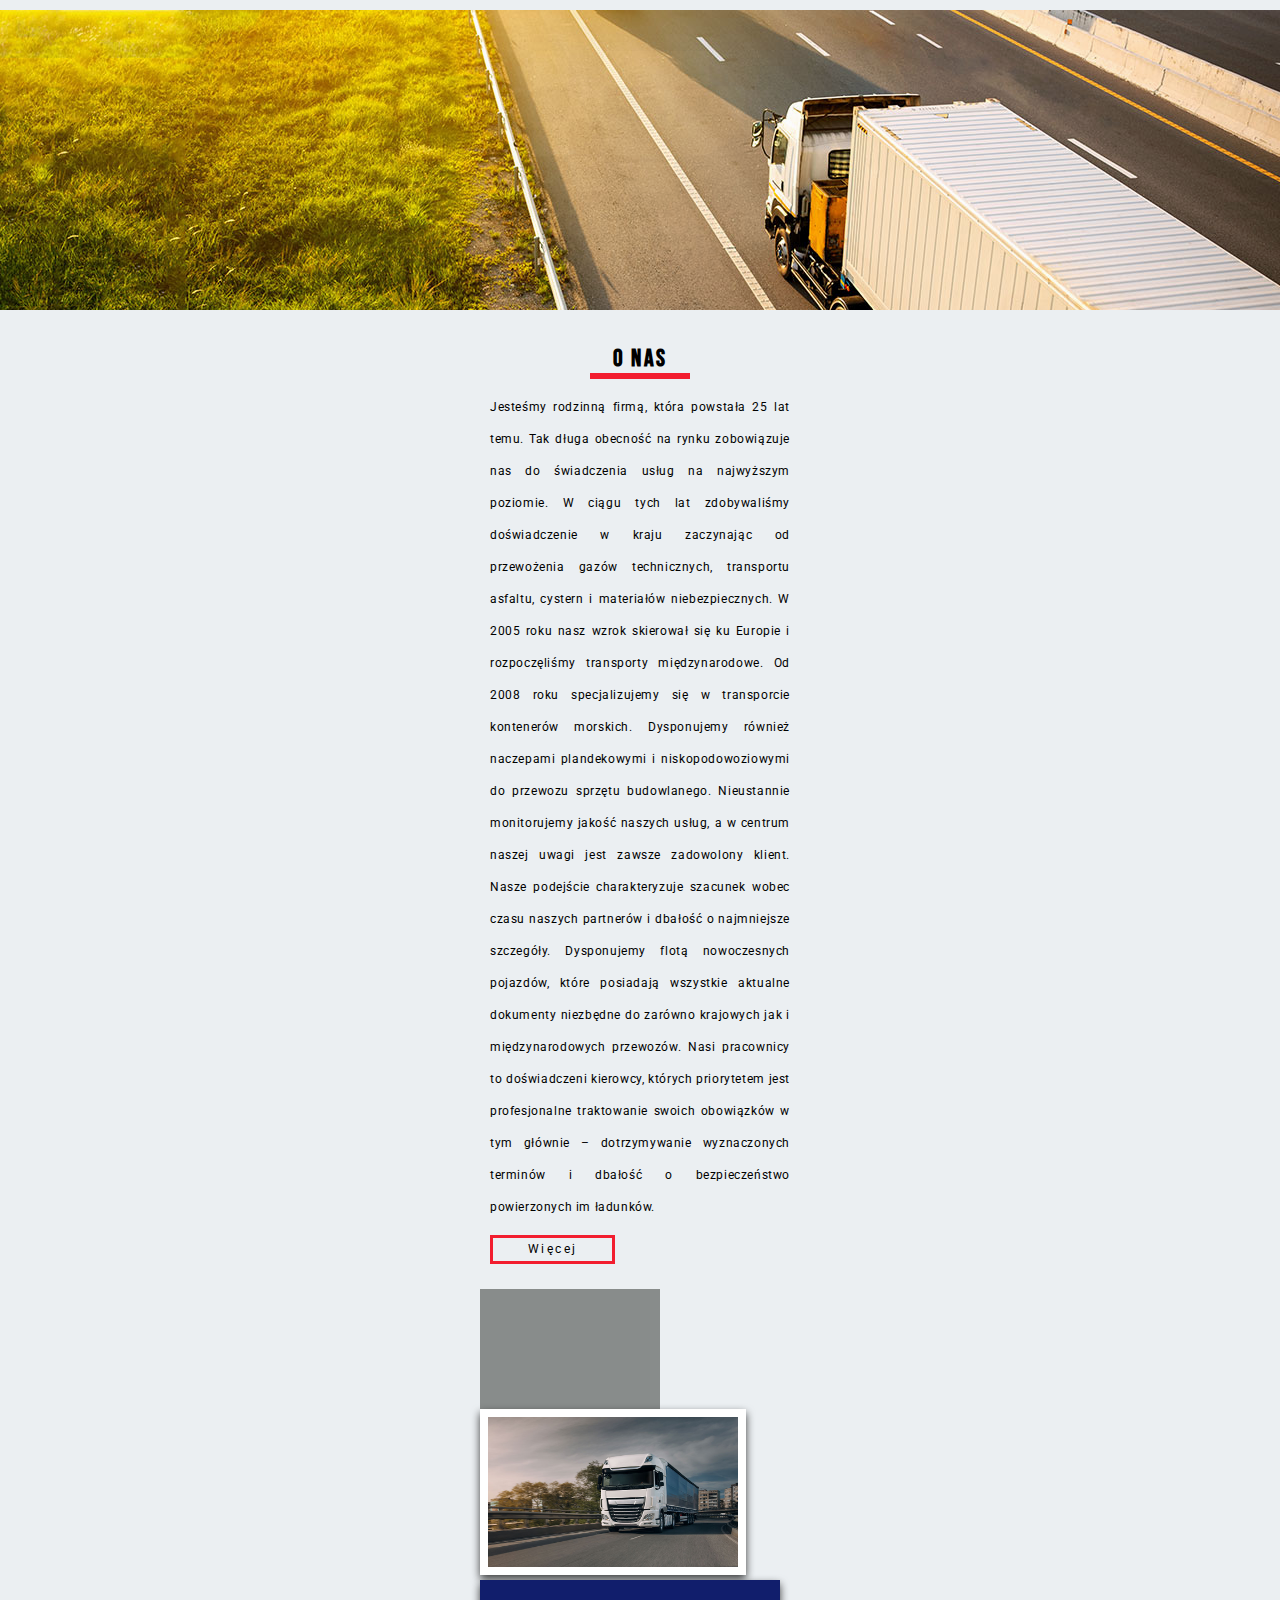
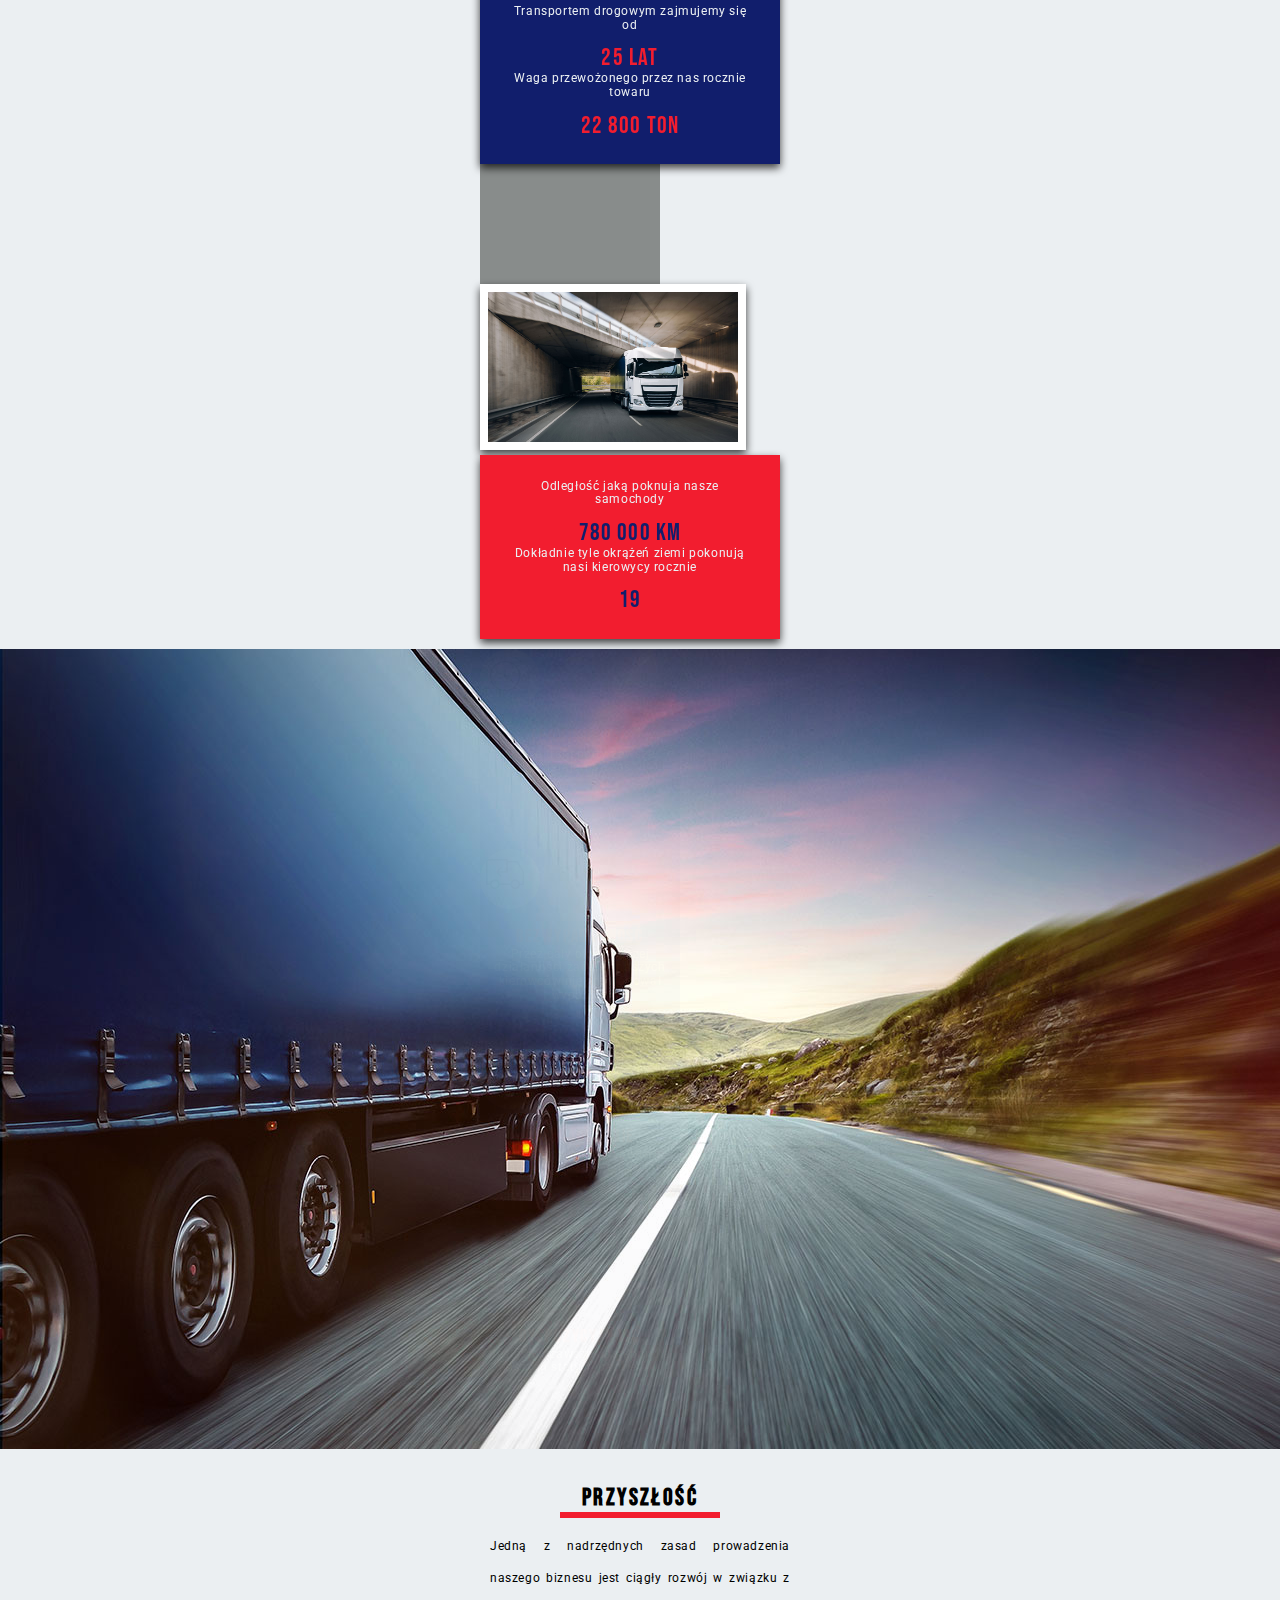
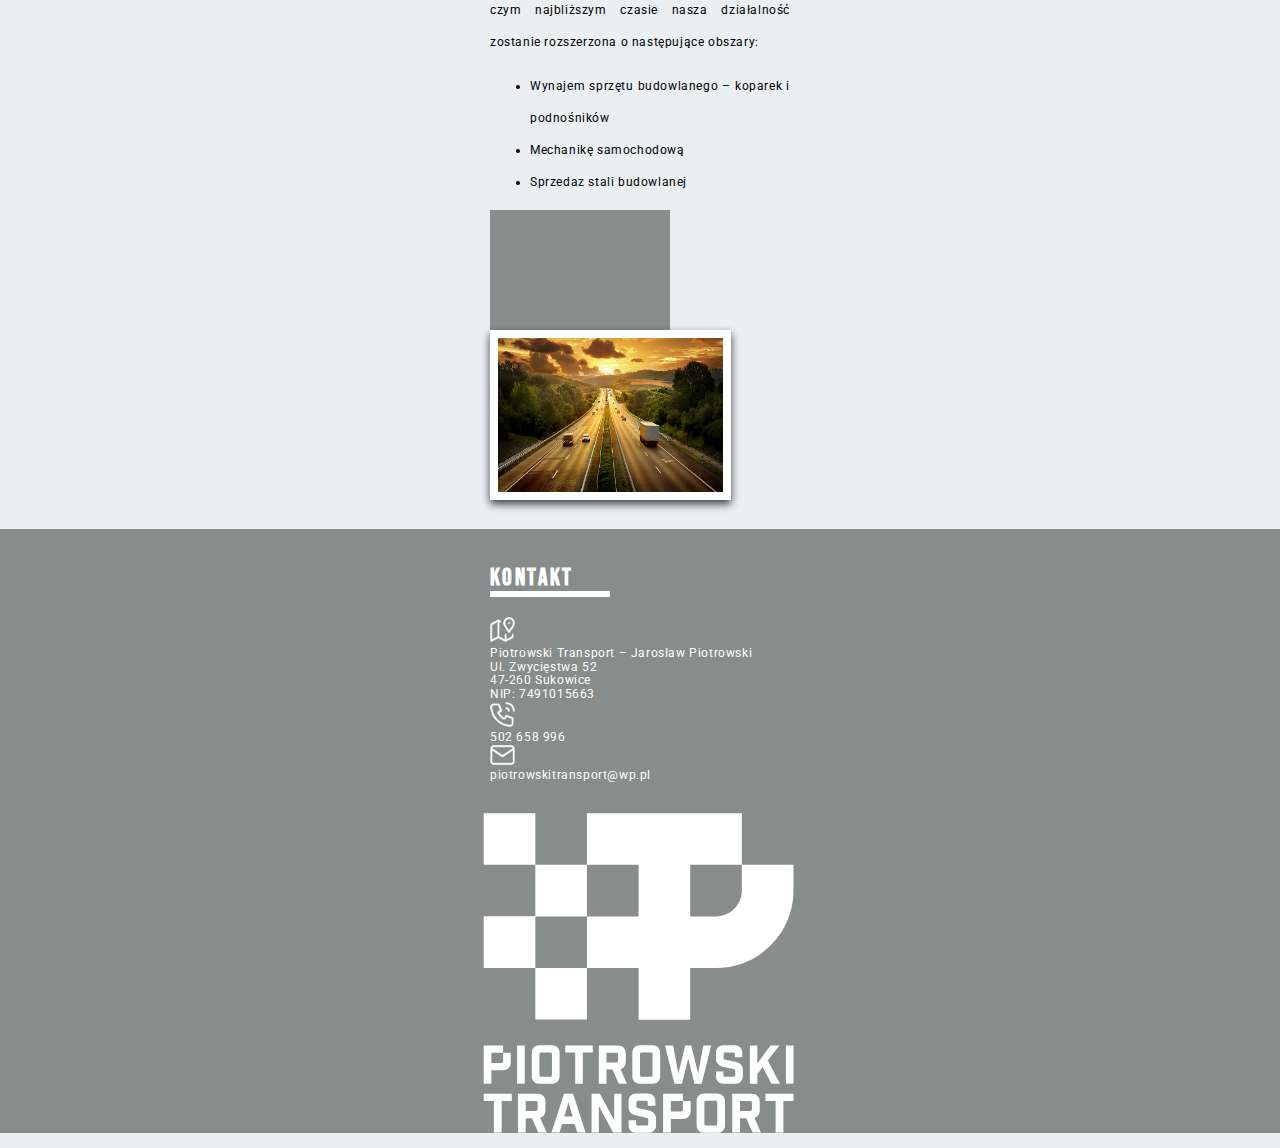
==== commit b9012d6d: "Updates" ====
--- a/index.html
+++ b/index.html
@@ -1 +1 @@
-<!doctype html><html lang="pl"><head><meta charset="UTF-8"/><meta name="viewport" content="width=device-width,initial-scale=1"/><title>Piotrowski transport</title><meta name="description" content="Zajmujemy się transportem drogowym od 25 lat. Zaufaj naszemu doświadczeniu!"/><meta property="og:title" content="Piotrowski transport"/><meta property="og:description" content="Zajmujemy się transportem drogowym od 25 lat. Zaufaj naszemu doświadczeniu!"/><meta property="og:url" content=""/><meta property="og:image" content="https://maciejkorsan.com/wtf-gulp-starter/assets/img/cover.png"/><link href="index.5af38ef1.css" rel="stylesheet"></head><body><header class="header"><div class="header__container"><img src="img/logo-mobile.73d7b91a.svg" alt="Logotyp firmy Piotrowski Transport." class="header__logo"></div></header><section class="about"><h2 class="about__title">o nas</h2><p class="about__content">Jesteśmy rodzinną firmą, która powstała 25 lat temu. Tak długa obecność na rynku zobowiązuje nas do świadczenia usług na najwyższym poziomie. W ciągu tych lat zdobywaliśmy doświadczenie w kraju zaczynając od przewożenia gazów technicznych, transportu asfaltu, cystern i materiałów niebezpiecznych. W 2005 roku nasz wzrok skierował się ku Europie i rozpoczęliśmy transporty międzynarodowe. Od 2008 roku specjalizujemy się w transporcie kontenerów morskich. <span class="about__content hidden--js">Dysponujemy również naczepami plandekowymi i niskopodowoziowymi do przewozu sprzętu budowlanego. Nieustannie monitorujemy jakość naszych usług, a w centrum naszej uwagi jest zawsze zadowolony klient. Nasze podejście charakteryzuje szacunek wobec czasu naszych partnerów i dbałość o najmniejsze szczegóły. Dysponujemy flotą nowoczesnych pojazdów, które posiadają wszystkie aktualne dokumenty niezbędne do zarówno krajowych jak i międzynarodowych przewozów. Nasi pracownicy to doświadczeni kierowcy, których priorytetem jest profesjonalne traktowanie swoich obowiązków w tym głównie – dotrzymywanie wyznaczonych terminów i dbałość o bezpieczeństwo powierzonych im ładunków.</span></p><button class="about__button">Więcej</button></section><section class="statistic"><div class="statistic__imageContainer"><div class="statistic__imageContainer--box"></div><img src="img/statistic-truck-one.a14afbcd.jpg" alt="Zdjęcie jadącego samochodu ciezarowego." class="statistic__imageContainer--imageBox"></div><div class="statistic__dataContainer"><p class="statistic__dataContainer--description">Transportem drogowym zajmujemy się od</p><p class="statistic__dataContainer--value">25 lat</p><p class="statistic__dataContainer--description">Waga przewożonego przez nas rocznie towaru</p><p class="statistic__dataContainer--value">22 800 ton</p></div><div class="statistic__imageContainer"><div class="statistic__imageContainer--box"></div><img src="img/statistic-truck-two.722787b7.jpg" alt="Zdjęcie jadącego samochodu ciezarowego." class="statistic__imageContainer--imageBox"></div><div class="statistic__dataContainerSecond"><p class="statistic__dataContainerSecond--description">Odległość jaką poknuja nasze samochody</p><p class="statistic__dataContainerSecond--value">780 000 km</p><p class="statistic__dataContainerSecond--description">Dokładnie tyle okrążeń ziemi pokonują nasi kierowycy rocznie</p><p class="statistic__dataContainerSecond--value">19</p></div></section><section class="features"><div class="features__container"><div class="features__container--box"><div class="fContainer__box--circle"><img src="img/icon-time.a3f5a719.png" alt="Ikona zegara symoblizujacego terminowość." class="fContainer__box--icon"></div><h3 class="fContainer__box--title">terminowość</h3><p class="fContainer__box--content">Nasze transporty zawsze docierają na czas.</p></div><div class="features__container--box"><div class="fContainer__box--circle"><img src="img/icon-truck.4422404d.png" alt="Ikona samochodu." class="fContainer__box--icon"></div><h3 class="fContainer__box--title">bezwypadkowość</h3><p class="fContainer__box--content">Przez cały okres naszej działaności żaden z naszych kierowców nie spowodował wypadku.</p></div><div class="features__container--box"><div class="fContainer__box--circle"><img src="img/icon-experience.c90d27ee.png" alt="Ikona dyplomu symoblizujacego doświadczenie." class="fContainer__box--icon"></div><h3 class="fContainer__box--title">doświadczenie</h3><p class="fContainer__box--content">Zajmujemy się transportem drogowym już ponad 25 lat.</p></div><div class="features__container--box"><div class="fContainer__box--circle"><img src="img/icon-calendar.5ec3fe22.png" alt="Ikona kaendarza symbolizującego dyspozycyjność." class="fContainer__box--icon"></div><h3 class="fContainer__box--title">dyspozycyjność</h3><p class="fContainer__box--content">Jesteśmy zawsze dostępni dla naszych stałych partnerów.</p></div></div></section><section class="future"><article class="future__contentBox"><h2 class="future__contentBox--title">przyszłość</h2><p class="future__contentBox--text">Jedną z nadrzędnych zasad prowadzenia naszego biznesu jest ciągły rozwój w związku z czym najbliższym czasie nasza działalność zostanie rozszerzona o następujące obszary:</p><ul class="future__contentBox--list"><li>Wynajem sprzętu budowlanego – koparek i podnośników</li><li>Mechanikę samochodową</li><li>Sprzedaz stali budowlanej</li></ul></article><div class="future__imageContainer"><div class="future__imageContainer--box"></div><img src="img/future-road.6889f3a9.jpg" alt="Zdjęcie autostardy o zachodzie słońca." class="future__imageContainer--imageBox"></div></section><footer class="contact"><div class="contact__container"><h2 class="contact__container--title">kontakt</h2><img src="img/icon-map.0ce5258d.png" alt="Ikona symbolizująca lokalizacje." class="contact__container--icon"><p class="contact__container--content">Piotrowski Transport – Jarosław Piotrowski<br>Ul. Zwycięstwa 52<br>47-260 Sukowice<br>NIP: 7491015663</p><img src="img/icon-phone.0c0d978f.png" alt="Ikona słuchawki telefonicznej." class="contact__container--icon"><p class="contact__container--content">502 658 996</p><img src="img/icon-mail.bc3a832c.png" alt="Ikona koperty." class="contact__container--icon"><p class="contact__container--content">piotrowskitransport@wp.pl</p></div><img src="img/logo-mobile.73d7b91a.svg" alt="Logotyp firmy Piotrowski Transport." class="contact__container--logo"></footer><script src="index.5af38ef1.js"></script></body></html>+<!doctype html><html lang="pl"><head><meta charset="UTF-8"/><meta name="viewport" content="width=device-width,initial-scale=1"/><title>Piotrowski transport</title><meta name="description" content="Zajmujemy się transportem drogowym od 25 lat. Zaufaj naszemu doświadczeniu!"/><meta property="og:title" content="Piotrowski transport"/><meta property="og:description" content="Zajmujemy się transportem drogowym od 25 lat. Zaufaj naszemu doświadczeniu!"/><meta property="og:url" content=""/><meta property="og:image" content="https://maciejkorsan.com/wtf-gulp-starter/assets/img/cover.png"/><link href="index.e6a441cf.css" rel="stylesheet"></head><body><header class="header"><div class="header__container"><img src="img/logo-mobile.73d7b91a.svg" alt="Logotyp firmy Piotrowski Transport." class="header__logo"></div></header><section class="about"><h2 class="about__title">o nas</h2><p class="about__content">Jesteśmy rodzinną firmą, która powstała 25 lat temu. Tak długa obecność na rynku zobowiązuje nas do świadczenia usług na najwyższym poziomie. W ciągu tych lat zdobywaliśmy doświadczenie w kraju zaczynając od przewożenia gazów technicznych, transportu asfaltu, cystern i materiałów niebezpiecznych. W 2005 roku nasz wzrok skierował się ku Europie i rozpoczęliśmy transporty międzynarodowe. Od 2008 roku specjalizujemy się w transporcie kontenerów morskich. <span class="about__content hidden--js">Dysponujemy również naczepami plandekowymi i niskopodowoziowymi do przewozu sprzętu budowlanego. Nieustannie monitorujemy jakość naszych usług, a w centrum naszej uwagi jest zawsze zadowolony klient. Nasze podejście charakteryzuje szacunek wobec czasu naszych partnerów i dbałość o najmniejsze szczegóły. Dysponujemy flotą nowoczesnych pojazdów, które posiadają wszystkie aktualne dokumenty niezbędne do zarówno krajowych jak i międzynarodowych przewozów. Nasi pracownicy to doświadczeni kierowcy, których priorytetem jest profesjonalne traktowanie swoich obowiązków w tym głównie – dotrzymywanie wyznaczonych terminów i dbałość o bezpieczeństwo powierzonych im ładunków.</span></p><button class="about__button">Więcej</button></section><section class="statistic"><div class="statistic__imageContainer"><div class="statistic__imageContainer--box"></div><img src="img/statistic-truck-one.a14afbcd.jpg" alt="Zdjęcie jadącego samochodu ciezarowego." class="statistic__imageContainer--imageBox"></div><div class="statistic__dataContainer"><p class="statistic__dataContainer--description">Transportem drogowym zajmujemy się od</p><p class="statistic__dataContainer--value">25 lat</p><p class="statistic__dataContainer--description">Waga przewożonego przez nas rocznie towaru</p><p class="statistic__dataContainer--value">22 800 ton</p></div><div class="statistic__imageContainer"><div class="statistic__imageContainer--box"></div><img src="img/statistic-truck-two.722787b7.jpg" alt="Zdjęcie jadącego samochodu ciezarowego." class="statistic__imageContainer--imageBox"></div><div class="statistic__dataContainerSecond"><p class="statistic__dataContainerSecond--description">Odległość jaką poknuja nasze samochody</p><p class="statistic__dataContainerSecond--value">780 000 km</p><p class="statistic__dataContainerSecond--description">Dokładnie tyle okrążeń ziemi pokonują nasi kierowycy rocznie</p><p class="statistic__dataContainerSecond--value">19</p></div></section><section class="features"><div class="features__container"><div class="features__container--boxOne"><div class="fContainer__box--circle"><img src="img/icon-time.a3f5a719.png" alt="Ikona zegara symoblizujacego terminowość." class="fContainer__box--icon"></div><h3 class="fContainer__box--title">terminowość</h3><p class="fContainer__box--content">Nasze transporty zawsze docierają na czas.</p></div><div class="features__container--boxTwo"><div class="fContainer__box--circle"><img src="img/icon-truck.4422404d.png" alt="Ikona samochodu." class="fContainer__box--icon"></div><h3 class="fContainer__box--title">bezwypadkowość</h3><p class="fContainer__box--content">Przez cały okres naszej działaności żaden z naszych kierowców nie spowodował wypadku.</p></div><div class="features__container--boxThree"><div class="fContainer__box--circle"><img src="img/icon-experience.c90d27ee.png" alt="Ikona dyplomu symoblizujacego doświadczenie." class="fContainer__box--icon"></div><h3 class="fContainer__box--title">doświadczenie</h3><p class="fContainer__box--content">Zajmujemy się transportem drogowym już ponad 25 lat.</p></div><div class="features__container--boxFour"><div class="fContainer__box--circle"><img src="img/icon-calendar.5ec3fe22.png" alt="Ikona kaendarza symbolizującego dyspozycyjność." class="fContainer__box--icon"></div><h3 class="fContainer__box--title">dyspozycyjność</h3><p class="fContainer__box--content">Jesteśmy zawsze dostępni dla naszych stałych partnerów.</p></div></div></section><section class="future"><article class="future__contentBox"><h2 class="future__contentBox--title">przyszłość</h2><p class="future__contentBox--text">Jedną z nadrzędnych zasad prowadzenia naszego biznesu jest ciągły rozwój w związku z czym najbliższym czasie nasza działalność zostanie rozszerzona o następujące obszary:</p><ul class="future__contentBox--list"><li>Wynajem sprzętu budowlanego – koparek i podnośników</li><li>Mechanikę samochodową</li><li>Sprzedaz stali budowlanej</li></ul></article><div class="future__imageContainer"><div class="future__imageContainer--box"></div><img src="img/future-road.6889f3a9.jpg" alt="Zdjęcie autostardy o zachodzie słońca." class="future__imageContainer--imageBox"></div></section><footer class="contact"><div class="contact__container"><h2 class="contact__container--title">kontakt</h2><img src="img/icon-map.0ce5258d.png" alt="Ikona symbolizująca lokalizacje." class="contact__container--icon"><p class="contact__container--content">Piotrowski Transport – Jarosław Piotrowski<br>Ul. Zwycięstwa 52<br>47-260 Sukowice<br>NIP: 7491015663</p><img src="img/icon-phone.0c0d978f.png" alt="Ikona słuchawki telefonicznej." class="contact__container--icon"><p class="contact__container--content">502 658 996</p><img src="img/icon-mail.bc3a832c.png" alt="Ikona koperty." class="contact__container--iconEnvelope"><p class="contact__container--content">piotrowskitransport@wp.pl</p></div><img src="img/logo-mobile.73d7b91a.svg" alt="Logotyp firmy Piotrowski Transport." class="contact__container--logo"></footer><script src="index.e6a441cf.js"></script></body></html>--- a/index.e6a441cf.css
+++ b/index.e6a441cf.css
@@ -0,0 +1,2 @@
+@import url(https://fonts.googleapis.com/css2?family=Bebas+Neue&family=Roboto&display=swap);
+/*! normalize.css v8.0.1 | MIT License | github.com/necolas/normalize.css */html{line-height:1.15;-webkit-text-size-adjust:100%}body{margin:0}main{display:block}h1{font-size:2em;margin:.67em 0}hr{box-sizing:content-box;height:0;overflow:visible}pre{font-family:monospace,monospace;font-size:1em}a{background-color:transparent}abbr[title]{border-bottom:none;text-decoration:underline;text-decoration:underline dotted}b,strong{font-weight:bolder}code,kbd,samp{font-family:monospace,monospace;font-size:1em}small{font-size:80%}sub,sup{font-size:75%;line-height:0;position:relative;vertical-align:baseline}sub{bottom:-.25em}sup{top:-.5em}img{border-style:none}button,input,optgroup,select,textarea{font-family:inherit;font-size:100%;line-height:1.15;margin:0}button,input{overflow:visible}button,select{text-transform:none}[type=button],[type=reset],[type=submit],button{-webkit-appearance:button}[type=button]::-moz-focus-inner,[type=reset]::-moz-focus-inner,[type=submit]::-moz-focus-inner,button::-moz-focus-inner{border-style:none;padding:0}[type=button]:-moz-focusring,[type=reset]:-moz-focusring,[type=submit]:-moz-focusring,button:-moz-focusring{outline:1px dotted ButtonText}fieldset{padding:.35em .75em .625em}legend{box-sizing:border-box;color:inherit;display:table;max-width:100%;padding:0;white-space:normal}progress{vertical-align:baseline}textarea{overflow:auto}[type=checkbox],[type=radio]{box-sizing:border-box;padding:0}[type=number]::-webkit-inner-spin-button,[type=number]::-webkit-outer-spin-button{height:auto}[type=search]{-webkit-appearance:textfield;outline-offset:-2px}[type=search]::-webkit-search-decoration{-webkit-appearance:none}::-webkit-file-upload-button{-webkit-appearance:button;font:inherit}details{display:block}summary{display:list-item}[hidden],template{display:none}body{background-color:#ebeff2}.header{background-image:url(img/background-header-truck.eb4ddd9f.jpg);background-position:60% 0}.header,.header__container{min-width:320px;max-width:1440px;height:300px;margin:10px auto}.header__container{background-color:#111e6c;opacity:1%;display:flex;justify-content:center;align-items:center}.header__logo{height:218px;width:218px;color:#fff}.about{width:300px;margin:10px auto;padding:15px}.about__title{border-bottom:6px solid #f21d2f;font-family:Bebas Neue;font-size:24px;letter-spacing:.1em;text-align:center;display:block;width:100px;margin:10px auto}.about__content{font-family:Roboto,sans-serif;font-size:12px;line-height:32px;letter-spacing:.05em;text-align:justify}.about__button{background-color:#ebeff2}.about__button,.about__button:hover{font-family:Roboto,sans-serif;font-size:12px;letter-spacing:.2em;padding:5px 35px;border:3px solid #f21d2f}.about__button:hover{color:#ebeff2;background-color:#f21d2f}.statistic{margin:10px auto;width:320px}.statistic__imageContainer--box{width:180px;height:120px;background-color:#888c8b}.statistic__imageContainer--imageBox{height:150px;border:8px solid #fff}.statistic__dataContainer,.statistic__imageContainer--imageBox{width:250px;-webkit-filter:drop-shadow(0 4px 4px rgba(0,0,0,.75));filter:drop-shadow(0 4px 4px rgba(0,0,0,.75))}.statistic__dataContainer{background-color:#111e6c;padding:25px}.statistic__dataContainer--description{font-family:Roboto,sans-serif;font-size:12px;letter-spacing:.05em;margin-top:0;text-align:center;color:#ebeff2}.statistic__dataContainer--value{font-family:Bebas Neue,sans-serif;font-size:24px;letter-spacing:.05em;margin-top:0;margin-bottom:0;text-align:center;color:#f21d2f}.statistic__dataContainerSecond{width:250px;background-color:#f21d2f;padding:25px;-webkit-filter:drop-shadow(0 4px 4px rgba(0,0,0,.75));filter:drop-shadow(0 4px 4px rgba(0,0,0,.75))}.statistic__dataContainerSecond--description{font-family:Roboto,sans-serif;font-size:12px;letter-spacing:.05em;margin-top:0;text-align:center;color:#ebeff2}.statistic__dataContainerSecond--value{font-family:Bebas Neue,sans-serif;font-size:24px;letter-spacing:.05em;margin-top:0;margin-bottom:0;text-align:center;color:#111e6c}.features{background-image:url(img/background-features-truck.7252b99b.jpg)}.features__container{margin:10px auto;width:320px}.features__container--boxOne{height:200px;width:200px;background-color:#2039cc;opacity:1%}.features__container--boxTwo{height:200px;width:200px;background-color:#192da1;opacity:1%}.features__container--boxThree{height:200px;width:200px;background-color:#111e6c;opacity:1%}.features__container--boxFour{height:200px;width:200px;background-color:#0c154a;opacity:1%}.fContainer__box--circle{display:inline-block;height:60px;width:60px;background-color:#c4c4c4;border-radius:50%;display:flex}.fContainer__box--icon{height:50px;width:50px;position:absolute;display:flex;align-content:center;justify-content:center}.fContainer__box--title{font-family:Bebas Neue,sans-serif;font-size:18px;letter-spacing:.1em;margin-bottom:0;text-align:center;color:#f21d2f}.fContainer__box--content{font-family:Roboto,sans-serif;font-size:12px;letter-spacing:.05em;text-align:center;margin-top:0;color:#ebeff2}.future{width:300px;margin:10px auto;padding:15px}.future__contentBox--title{border-bottom:6px solid #f21d2f;font-family:Bebas Neue;font-size:24px;letter-spacing:.1em;text-align:center;display:block;width:160px;margin:10px auto}.future__contentBox--list,.future__contentBox--text{font-family:Roboto,sans-serif;font-size:12px;line-height:32px;letter-spacing:.05em;text-align:justify}.future__imageContainer--box{width:180px;height:120px;background-color:#888c8b}.future__imageContainer--imageBox{width:225px;height:154px;border:8px solid #fff;-webkit-filter:drop-shadow(0 4px 4px rgba(0,0,0,.75));filter:drop-shadow(0 4px 4px rgba(0,0,0,.75))}.contact{background-color:#888c8b}.contact__container{width:300px;margin:10px auto;padding:15px}.contact__container--title{border-bottom:6px solid #fff;font-family:Bebas Neue;font-size:24px;color:#fff;letter-spacing:.1em;text-align:left;display:block;width:120px}.contact__container--content{font-family:Roboto,sans-serif;font-size:12px;letter-spacing:.05em;text-align:left;margin-top:0;margin-bottom:0;color:#fff}.contact__container--icon{width:25px;height:25px;margin-top:0}.contact__container--iconEnvelope{width:25px;height:20px;margin-top:0}.contact__container--logo{width:320px;height:320px;display:block;margin:15px auto}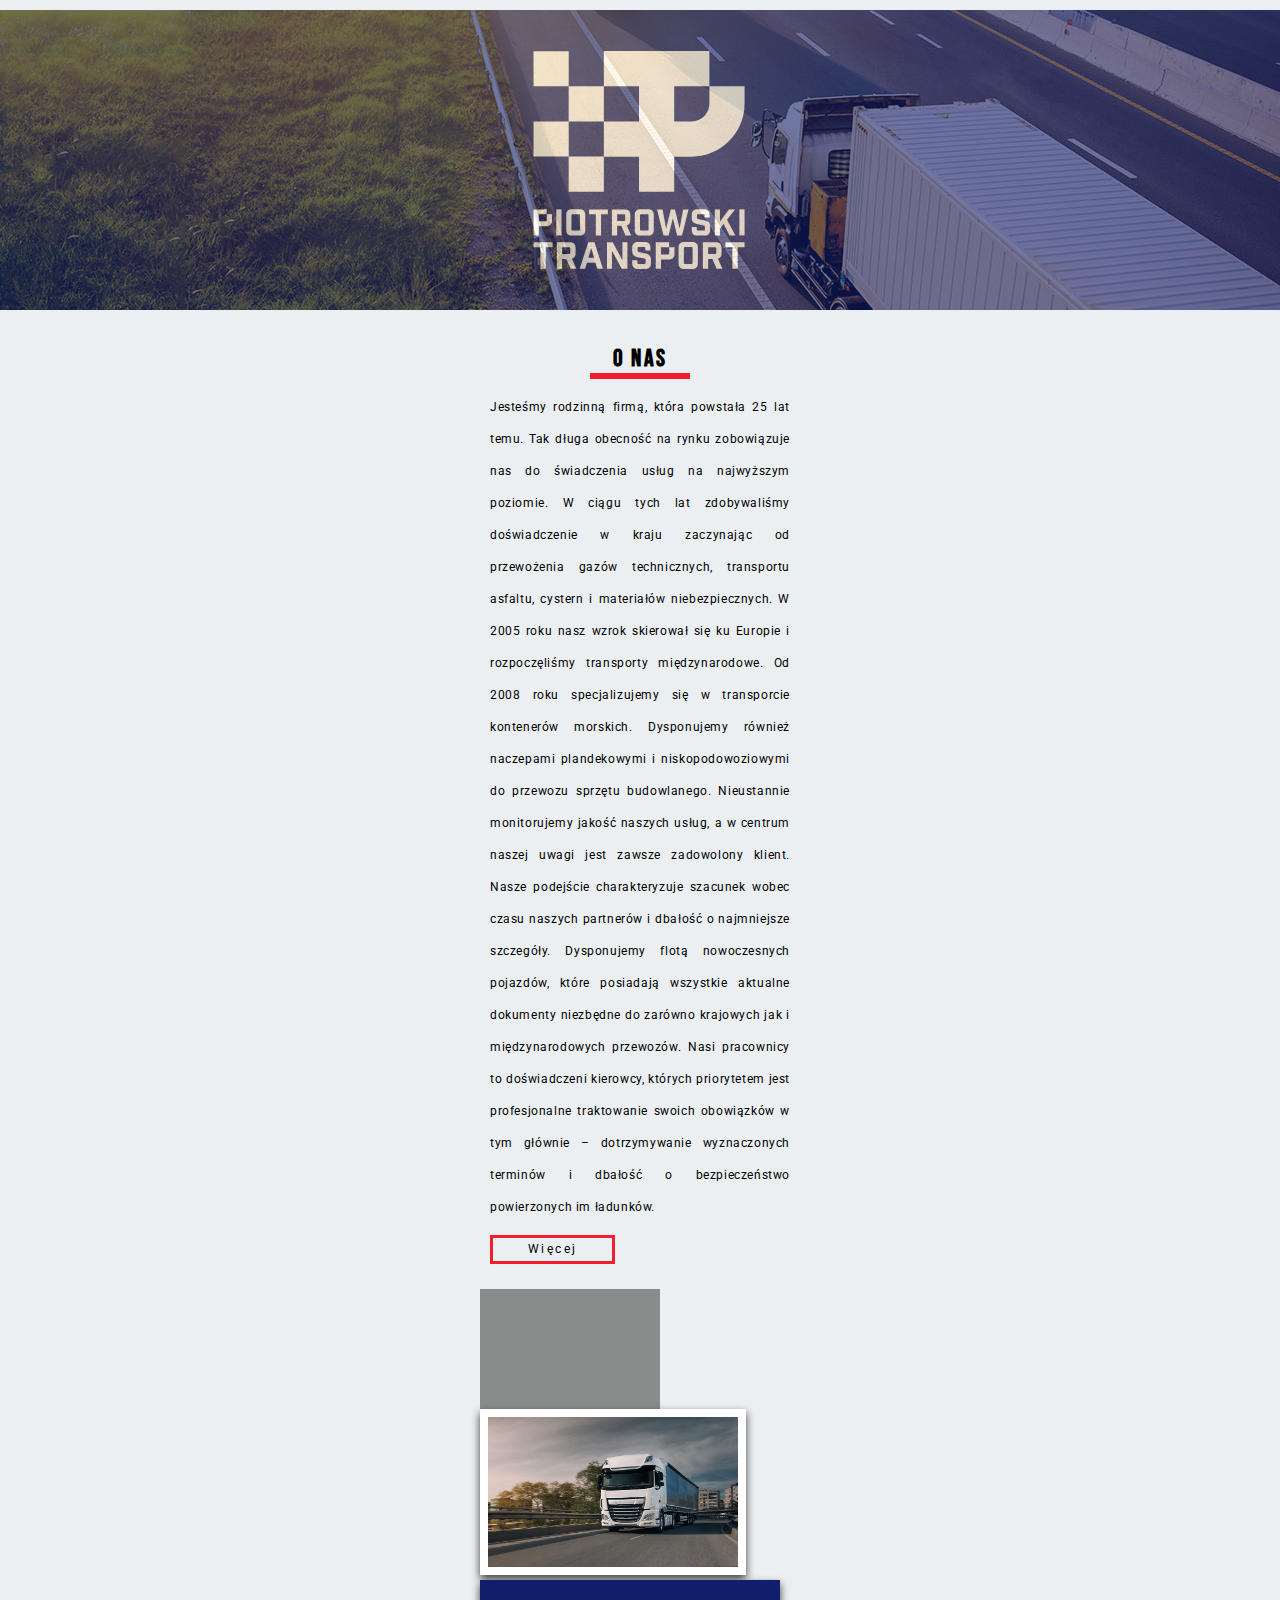
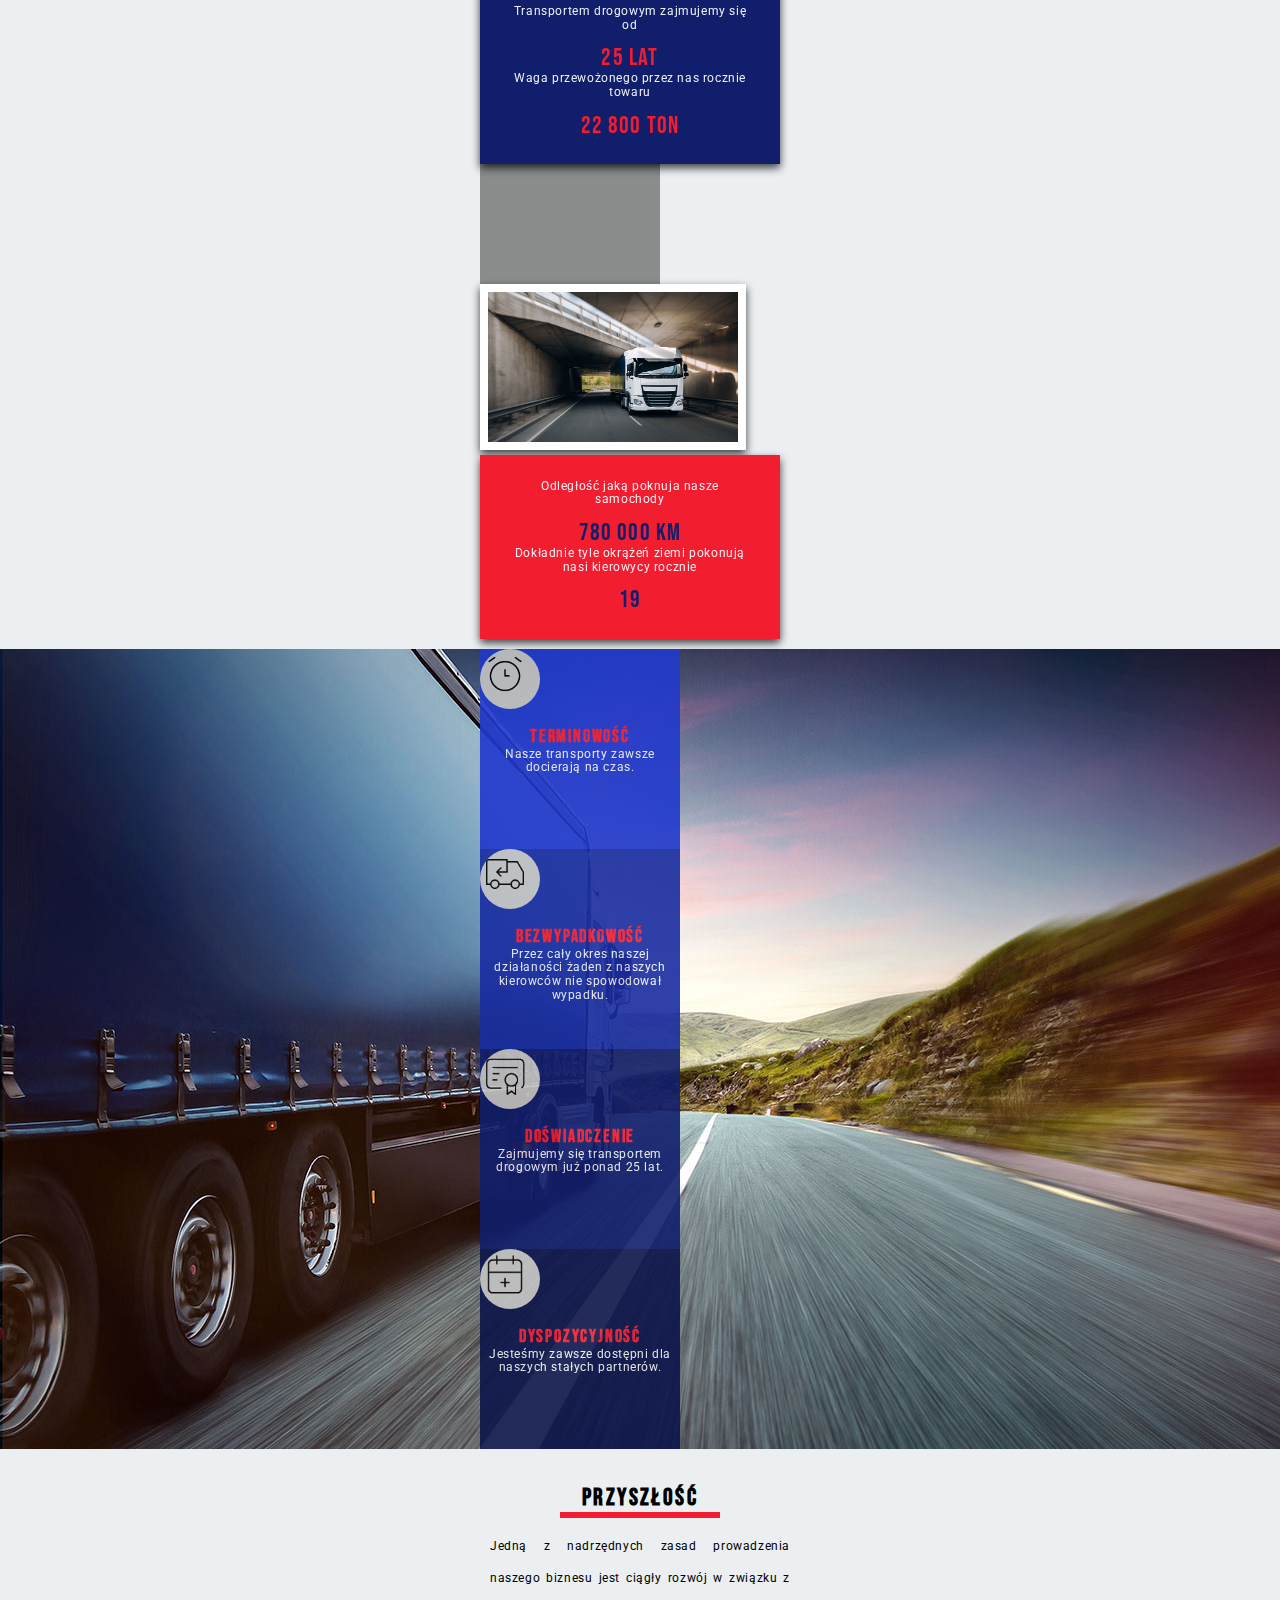
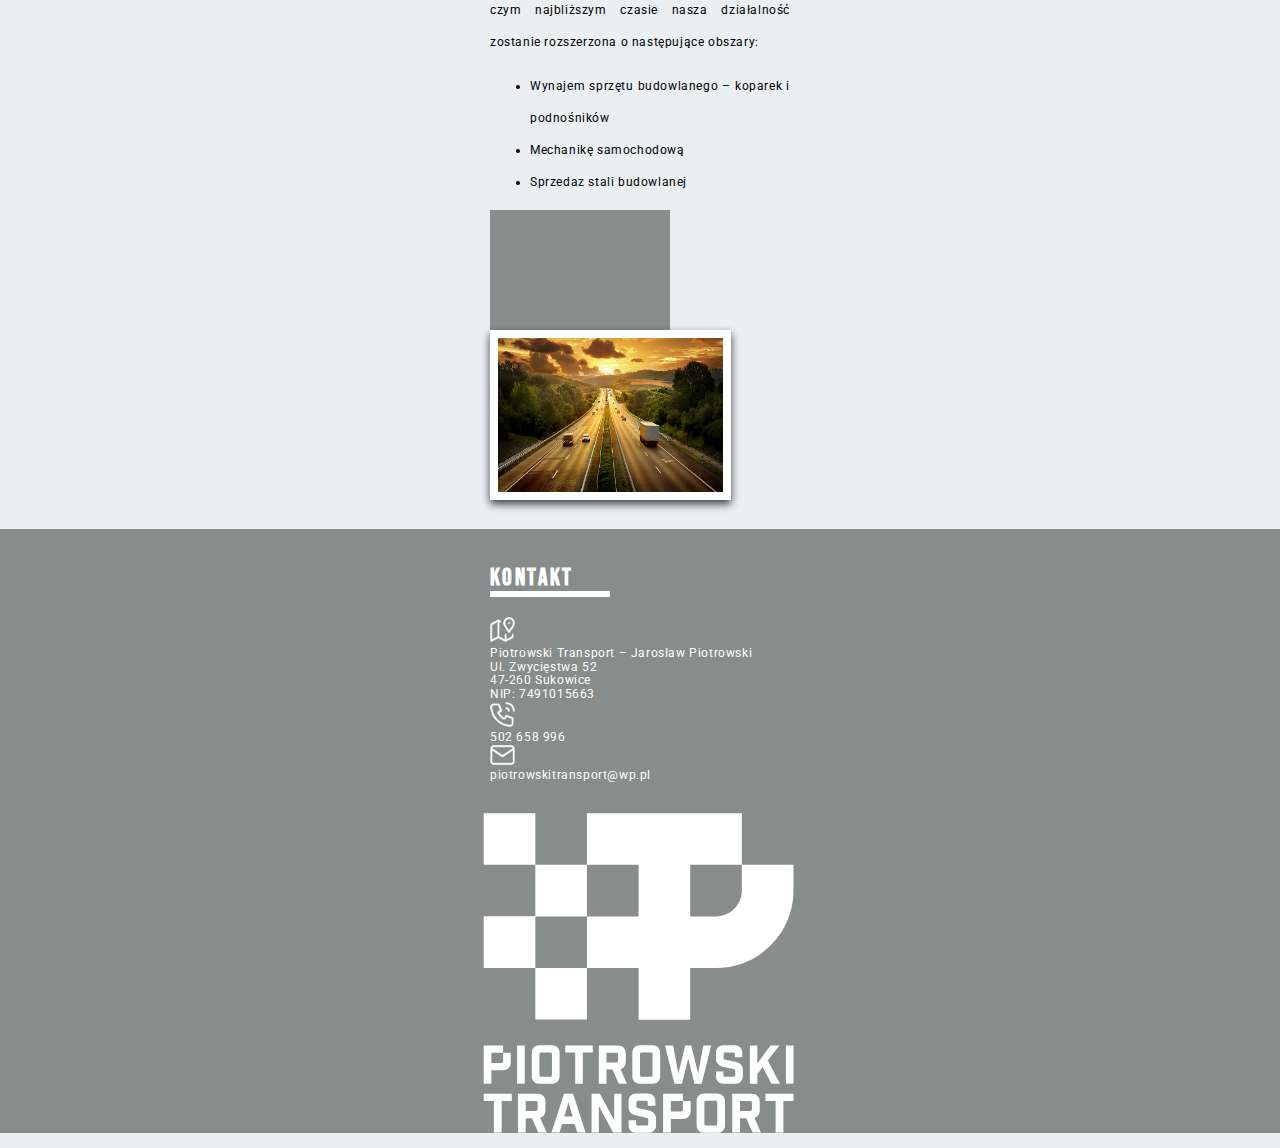
==== commit 08a807f6: "Updates" ====
--- a/index.html
+++ b/index.html
@@ -1 +1 @@
-<!doctype html><html lang="pl"><head><meta charset="UTF-8"/><meta name="viewport" content="width=device-width,initial-scale=1"/><title>Piotrowski transport</title><meta name="description" content="Zajmujemy się transportem drogowym od 25 lat. Zaufaj naszemu doświadczeniu!"/><meta property="og:title" content="Piotrowski transport"/><meta property="og:description" content="Zajmujemy się transportem drogowym od 25 lat. Zaufaj naszemu doświadczeniu!"/><meta property="og:url" content=""/><meta property="og:image" content="https://maciejkorsan.com/wtf-gulp-starter/assets/img/cover.png"/><link href="index.e6a441cf.css" rel="stylesheet"></head><body><header class="header"><div class="header__container"><img src="img/logo-mobile.73d7b91a.svg" alt="Logotyp firmy Piotrowski Transport." class="header__logo"></div></header><section class="about"><h2 class="about__title">o nas</h2><p class="about__content">Jesteśmy rodzinną firmą, która powstała 25 lat temu. Tak długa obecność na rynku zobowiązuje nas do świadczenia usług na najwyższym poziomie. W ciągu tych lat zdobywaliśmy doświadczenie w kraju zaczynając od przewożenia gazów technicznych, transportu asfaltu, cystern i materiałów niebezpiecznych. W 2005 roku nasz wzrok skierował się ku Europie i rozpoczęliśmy transporty międzynarodowe. Od 2008 roku specjalizujemy się w transporcie kontenerów morskich. <span class="about__content hidden--js">Dysponujemy również naczepami plandekowymi i niskopodowoziowymi do przewozu sprzętu budowlanego. Nieustannie monitorujemy jakość naszych usług, a w centrum naszej uwagi jest zawsze zadowolony klient. Nasze podejście charakteryzuje szacunek wobec czasu naszych partnerów i dbałość o najmniejsze szczegóły. Dysponujemy flotą nowoczesnych pojazdów, które posiadają wszystkie aktualne dokumenty niezbędne do zarówno krajowych jak i międzynarodowych przewozów. Nasi pracownicy to doświadczeni kierowcy, których priorytetem jest profesjonalne traktowanie swoich obowiązków w tym głównie – dotrzymywanie wyznaczonych terminów i dbałość o bezpieczeństwo powierzonych im ładunków.</span></p><button class="about__button">Więcej</button></section><section class="statistic"><div class="statistic__imageContainer"><div class="statistic__imageContainer--box"></div><img src="img/statistic-truck-one.a14afbcd.jpg" alt="Zdjęcie jadącego samochodu ciezarowego." class="statistic__imageContainer--imageBox"></div><div class="statistic__dataContainer"><p class="statistic__dataContainer--description">Transportem drogowym zajmujemy się od</p><p class="statistic__dataContainer--value">25 lat</p><p class="statistic__dataContainer--description">Waga przewożonego przez nas rocznie towaru</p><p class="statistic__dataContainer--value">22 800 ton</p></div><div class="statistic__imageContainer"><div class="statistic__imageContainer--box"></div><img src="img/statistic-truck-two.722787b7.jpg" alt="Zdjęcie jadącego samochodu ciezarowego." class="statistic__imageContainer--imageBox"></div><div class="statistic__dataContainerSecond"><p class="statistic__dataContainerSecond--description">Odległość jaką poknuja nasze samochody</p><p class="statistic__dataContainerSecond--value">780 000 km</p><p class="statistic__dataContainerSecond--description">Dokładnie tyle okrążeń ziemi pokonują nasi kierowycy rocznie</p><p class="statistic__dataContainerSecond--value">19</p></div></section><section class="features"><div class="features__container"><div class="features__container--boxOne"><div class="fContainer__box--circle"><img src="img/icon-time.a3f5a719.png" alt="Ikona zegara symoblizujacego terminowość." class="fContainer__box--icon"></div><h3 class="fContainer__box--title">terminowość</h3><p class="fContainer__box--content">Nasze transporty zawsze docierają na czas.</p></div><div class="features__container--boxTwo"><div class="fContainer__box--circle"><img src="img/icon-truck.4422404d.png" alt="Ikona samochodu." class="fContainer__box--icon"></div><h3 class="fContainer__box--title">bezwypadkowość</h3><p class="fContainer__box--content">Przez cały okres naszej działaności żaden z naszych kierowców nie spowodował wypadku.</p></div><div class="features__container--boxThree"><div class="fContainer__box--circle"><img src="img/icon-experience.c90d27ee.png" alt="Ikona dyplomu symoblizujacego doświadczenie." class="fContainer__box--icon"></div><h3 class="fContainer__box--title">doświadczenie</h3><p class="fContainer__box--content">Zajmujemy się transportem drogowym już ponad 25 lat.</p></div><div class="features__container--boxFour"><div class="fContainer__box--circle"><img src="img/icon-calendar.5ec3fe22.png" alt="Ikona kaendarza symbolizującego dyspozycyjność." class="fContainer__box--icon"></div><h3 class="fContainer__box--title">dyspozycyjność</h3><p class="fContainer__box--content">Jesteśmy zawsze dostępni dla naszych stałych partnerów.</p></div></div></section><section class="future"><article class="future__contentBox"><h2 class="future__contentBox--title">przyszłość</h2><p class="future__contentBox--text">Jedną z nadrzędnych zasad prowadzenia naszego biznesu jest ciągły rozwój w związku z czym najbliższym czasie nasza działalność zostanie rozszerzona o następujące obszary:</p><ul class="future__contentBox--list"><li>Wynajem sprzętu budowlanego – koparek i podnośników</li><li>Mechanikę samochodową</li><li>Sprzedaz stali budowlanej</li></ul></article><div class="future__imageContainer"><div class="future__imageContainer--box"></div><img src="img/future-road.6889f3a9.jpg" alt="Zdjęcie autostardy o zachodzie słońca." class="future__imageContainer--imageBox"></div></section><footer class="contact"><div class="contact__container"><h2 class="contact__container--title">kontakt</h2><img src="img/icon-map.0ce5258d.png" alt="Ikona symbolizująca lokalizacje." class="contact__container--icon"><p class="contact__container--content">Piotrowski Transport – Jarosław Piotrowski<br>Ul. Zwycięstwa 52<br>47-260 Sukowice<br>NIP: 7491015663</p><img src="img/icon-phone.0c0d978f.png" alt="Ikona słuchawki telefonicznej." class="contact__container--icon"><p class="contact__container--content">502 658 996</p><img src="img/icon-mail.bc3a832c.png" alt="Ikona koperty." class="contact__container--iconEnvelope"><p class="contact__container--content">piotrowskitransport@wp.pl</p></div><img src="img/logo-mobile.73d7b91a.svg" alt="Logotyp firmy Piotrowski Transport." class="contact__container--logo"></footer><script src="index.e6a441cf.js"></script></body></html>+<!doctype html><html lang="pl"><head><meta charset="UTF-8"/><meta name="viewport" content="width=device-width,initial-scale=1"/><title>Piotrowski transport</title><meta name="description" content="Zajmujemy się transportem drogowym od 25 lat. Zaufaj naszemu doświadczeniu!"/><meta property="og:title" content="Piotrowski transport"/><meta property="og:description" content="Zajmujemy się transportem drogowym od 25 lat. Zaufaj naszemu doświadczeniu!"/><meta property="og:url" content=""/><meta property="og:image" content="https://maciejkorsan.com/wtf-gulp-starter/assets/img/cover.png"/><link href="index.73ecc363.css" rel="stylesheet"></head><body><header class="header"><div class="header__container"><img src="img/logo-mobile.73d7b91a.svg" alt="Logotyp firmy Piotrowski Transport." class="header__logo"></div></header><section class="about"><h2 class="about__title">o nas</h2><p class="about__content">Jesteśmy rodzinną firmą, która powstała 25 lat temu. Tak długa obecność na rynku zobowiązuje nas do świadczenia usług na najwyższym poziomie. W ciągu tych lat zdobywaliśmy doświadczenie w kraju zaczynając od przewożenia gazów technicznych, transportu asfaltu, cystern i materiałów niebezpiecznych. W 2005 roku nasz wzrok skierował się ku Europie i rozpoczęliśmy transporty międzynarodowe. Od 2008 roku specjalizujemy się w transporcie kontenerów morskich. <span class="about__content hidden--js">Dysponujemy również naczepami plandekowymi i niskopodowoziowymi do przewozu sprzętu budowlanego. Nieustannie monitorujemy jakość naszych usług, a w centrum naszej uwagi jest zawsze zadowolony klient. Nasze podejście charakteryzuje szacunek wobec czasu naszych partnerów i dbałość o najmniejsze szczegóły. Dysponujemy flotą nowoczesnych pojazdów, które posiadają wszystkie aktualne dokumenty niezbędne do zarówno krajowych jak i międzynarodowych przewozów. Nasi pracownicy to doświadczeni kierowcy, których priorytetem jest profesjonalne traktowanie swoich obowiązków w tym głównie – dotrzymywanie wyznaczonych terminów i dbałość o bezpieczeństwo powierzonych im ładunków.</span></p><button class="about__button">Więcej</button></section><section class="statistic"><div class="statistic__imageContainer"><div class="statistic__imageContainer--box"></div><img src="img/statistic-truck-one.a14afbcd.jpg" alt="Zdjęcie jadącego samochodu ciezarowego." class="statistic__imageContainer--imageBox"></div><div class="statistic__dataContainer"><p class="statistic__dataContainer--description">Transportem drogowym zajmujemy się od</p><p class="statistic__dataContainer--value">25 lat</p><p class="statistic__dataContainer--description">Waga przewożonego przez nas rocznie towaru</p><p class="statistic__dataContainer--value">22 800 ton</p></div><div class="statistic__imageContainer"><div class="statistic__imageContainer--box"></div><img src="img/statistic-truck-two.722787b7.jpg" alt="Zdjęcie jadącego samochodu ciezarowego." class="statistic__imageContainer--imageBox"></div><div class="statistic__dataContainerSecond"><p class="statistic__dataContainerSecond--description">Odległość jaką poknuja nasze samochody</p><p class="statistic__dataContainerSecond--value">780 000 km</p><p class="statistic__dataContainerSecond--description">Dokładnie tyle okrążeń ziemi pokonują nasi kierowycy rocznie</p><p class="statistic__dataContainerSecond--value">19</p></div></section><section class="features"><div class="features__container"><div class="features__container--boxOne"><div class="fContainer__box--circle"><img src="img/icon-time.a3f5a719.png" alt="Ikona zegara symoblizujacego terminowość." class="fContainer__box--icon"></div><h3 class="fContainer__box--title">terminowość</h3><p class="fContainer__box--content">Nasze transporty zawsze docierają na czas.</p></div><div class="features__container--boxTwo"><div class="fContainer__box--circle"><img src="img/icon-truck.4422404d.png" alt="Ikona samochodu." class="fContainer__box--icon"></div><h3 class="fContainer__box--title">bezwypadkowość</h3><p class="fContainer__box--content">Przez cały okres naszej działaności żaden z naszych kierowców nie spowodował wypadku.</p></div><div class="features__container--boxThree"><div class="fContainer__box--circle"><img src="img/icon-experience.c90d27ee.png" alt="Ikona dyplomu symoblizujacego doświadczenie." class="fContainer__box--icon"></div><h3 class="fContainer__box--title">doświadczenie</h3><p class="fContainer__box--content">Zajmujemy się transportem drogowym już ponad 25 lat.</p></div><div class="features__container--boxFour"><div class="fContainer__box--circle"><img src="img/icon-calendar.5ec3fe22.png" alt="Ikona kaendarza symbolizującego dyspozycyjność." class="fContainer__box--icon"></div><h3 class="fContainer__box--title">dyspozycyjność</h3><p class="fContainer__box--content">Jesteśmy zawsze dostępni dla naszych stałych partnerów.</p></div></div></section><section class="future"><article class="future__contentBox"><h2 class="future__contentBox--title">przyszłość</h2><p class="future__contentBox--text">Jedną z nadrzędnych zasad prowadzenia naszego biznesu jest ciągły rozwój w związku z czym najbliższym czasie nasza działalność zostanie rozszerzona o następujące obszary:</p><ul class="future__contentBox--list"><li>Wynajem sprzętu budowlanego – koparek i podnośników</li><li>Mechanikę samochodową</li><li>Sprzedaz stali budowlanej</li></ul></article><div class="future__imageContainer"><div class="future__imageContainer--box"></div><img src="img/future-road.6889f3a9.jpg" alt="Zdjęcie autostardy o zachodzie słońca." class="future__imageContainer--imageBox"></div></section><footer class="contact"><div class="contact__container"><h2 class="contact__container--title">kontakt</h2><img src="img/icon-map.0ce5258d.png" alt="Ikona symbolizująca lokalizacje." class="contact__container--icon"><p class="contact__container--content">Piotrowski Transport – Jarosław Piotrowski<br>Ul. Zwycięstwa 52<br>47-260 Sukowice<br>NIP: 7491015663</p><img src="img/icon-phone.0c0d978f.png" alt="Ikona słuchawki telefonicznej." class="contact__container--icon"><p class="contact__container--content">502 658 996</p><img src="img/icon-mail.bc3a832c.png" alt="Ikona koperty." class="contact__container--iconEnvelope"><p class="contact__container--content">piotrowskitransport@wp.pl</p></div><img src="img/logo-mobile.73d7b91a.svg" alt="Logotyp firmy Piotrowski Transport." class="contact__container--logo"></footer><script src="index.73ecc363.js"></script></body></html>--- a/index.73ecc363.css
+++ b/index.73ecc363.css
@@ -0,0 +1,2 @@
+@import url(https://fonts.googleapis.com/css2?family=Bebas+Neue&family=Roboto&display=swap);
+/*! normalize.css v8.0.1 | MIT License | github.com/necolas/normalize.css */html{line-height:1.15;-webkit-text-size-adjust:100%}body{margin:0}main{display:block}h1{font-size:2em;margin:.67em 0}hr{box-sizing:content-box;height:0;overflow:visible}pre{font-family:monospace,monospace;font-size:1em}a{background-color:transparent}abbr[title]{border-bottom:none;text-decoration:underline;text-decoration:underline dotted}b,strong{font-weight:bolder}code,kbd,samp{font-family:monospace,monospace;font-size:1em}small{font-size:80%}sub,sup{font-size:75%;line-height:0;position:relative;vertical-align:baseline}sub{bottom:-.25em}sup{top:-.5em}img{border-style:none}button,input,optgroup,select,textarea{font-family:inherit;font-size:100%;line-height:1.15;margin:0}button,input{overflow:visible}button,select{text-transform:none}[type=button],[type=reset],[type=submit],button{-webkit-appearance:button}[type=button]::-moz-focus-inner,[type=reset]::-moz-focus-inner,[type=submit]::-moz-focus-inner,button::-moz-focus-inner{border-style:none;padding:0}[type=button]:-moz-focusring,[type=reset]:-moz-focusring,[type=submit]:-moz-focusring,button:-moz-focusring{outline:1px dotted ButtonText}fieldset{padding:.35em .75em .625em}legend{box-sizing:border-box;color:inherit;display:table;max-width:100%;padding:0;white-space:normal}progress{vertical-align:baseline}textarea{overflow:auto}[type=checkbox],[type=radio]{box-sizing:border-box;padding:0}[type=number]::-webkit-inner-spin-button,[type=number]::-webkit-outer-spin-button{height:auto}[type=search]{-webkit-appearance:textfield;outline-offset:-2px}[type=search]::-webkit-search-decoration{-webkit-appearance:none}::-webkit-file-upload-button{-webkit-appearance:button;font:inherit}details{display:block}summary{display:list-item}[hidden],template{display:none}body{background-color:#ebeff2}.header{background-image:url(img/background-header-truck.eb4ddd9f.jpg);background-position:60% 0}.header,.header__container{min-width:320px;max-width:1440px;height:300px;margin:10px auto}.header__container{background-color:#111e6c;opacity:.6;display:flex;justify-content:center;align-items:center}.header__logo{height:218px;width:218px;color:#fff}.about{width:300px;margin:10px auto;padding:15px}.about__title{border-bottom:6px solid #f21d2f;font-family:Bebas Neue;font-size:24px;letter-spacing:.1em;text-align:center;display:block;width:100px;margin:10px auto}.about__content{font-family:Roboto,sans-serif;font-size:12px;line-height:32px;letter-spacing:.05em;text-align:justify}.about__button{background-color:#ebeff2}.about__button,.about__button:hover{font-family:Roboto,sans-serif;font-size:12px;letter-spacing:.2em;padding:5px 35px;border:3px solid #f21d2f}.about__button:hover{color:#ebeff2;background-color:#f21d2f}.statistic{margin:10px auto;width:320px}.statistic__imageContainer--box{width:180px;height:120px;background-color:#888c8b}.statistic__imageContainer--imageBox{height:150px;border:8px solid #fff}.statistic__dataContainer,.statistic__imageContainer--imageBox{width:250px;-webkit-filter:drop-shadow(0 4px 4px rgba(0,0,0,.75));filter:drop-shadow(0 4px 4px rgba(0,0,0,.75))}.statistic__dataContainer{background-color:#111e6c;padding:25px}.statistic__dataContainer--description{font-family:Roboto,sans-serif;font-size:12px;letter-spacing:.05em;margin-top:0;text-align:center;color:#ebeff2}.statistic__dataContainer--value{font-family:Bebas Neue,sans-serif;font-size:24px;letter-spacing:.05em;margin-top:0;margin-bottom:0;text-align:center;color:#f21d2f}.statistic__dataContainerSecond{width:250px;background-color:#f21d2f;padding:25px;-webkit-filter:drop-shadow(0 4px 4px rgba(0,0,0,.75));filter:drop-shadow(0 4px 4px rgba(0,0,0,.75))}.statistic__dataContainerSecond--description{font-family:Roboto,sans-serif;font-size:12px;letter-spacing:.05em;margin-top:0;text-align:center;color:#ebeff2}.statistic__dataContainerSecond--value{font-family:Bebas Neue,sans-serif;font-size:24px;letter-spacing:.05em;margin-top:0;margin-bottom:0;text-align:center;color:#111e6c}.features{background-image:url(img/background-features-truck.7252b99b.jpg)}.features__container{margin:10px auto;width:320px}.features__container--boxOne{height:200px;width:200px;background-color:#2039cc;opacity:.9}.features__container--boxTwo{height:200px;width:200px;background-color:#192da1;opacity:.9}.features__container--boxThree{height:200px;width:200px;background-color:#111e6c;opacity:.9}.features__container--boxFour{height:200px;width:200px;background-color:#0c154a;opacity:.9}.fContainer__box--circle{display:inline-block;height:60px;width:60px;background-color:#c4c4c4;border-radius:50%;display:flex}.fContainer__box--icon{height:50px;width:50px;position:absolute;display:flex;align-content:center;justify-content:center}.fContainer__box--title{font-family:Bebas Neue,sans-serif;font-size:18px;letter-spacing:.1em;margin-bottom:0;text-align:center;color:#f21d2f}.fContainer__box--content{font-family:Roboto,sans-serif;font-size:12px;letter-spacing:.05em;text-align:center;margin-top:0;color:#ebeff2}.future{width:300px;margin:10px auto;padding:15px}.future__contentBox--title{border-bottom:6px solid #f21d2f;font-family:Bebas Neue;font-size:24px;letter-spacing:.1em;text-align:center;display:block;width:160px;margin:10px auto}.future__contentBox--list,.future__contentBox--text{font-family:Roboto,sans-serif;font-size:12px;line-height:32px;letter-spacing:.05em;text-align:justify}.future__imageContainer--box{width:180px;height:120px;background-color:#888c8b}.future__imageContainer--imageBox{width:225px;height:154px;border:8px solid #fff;-webkit-filter:drop-shadow(0 4px 4px rgba(0,0,0,.75));filter:drop-shadow(0 4px 4px rgba(0,0,0,.75))}.contact{background-color:#888c8b}.contact__container{width:300px;margin:10px auto;padding:15px}.contact__container--title{border-bottom:6px solid #fff;font-family:Bebas Neue;font-size:24px;color:#fff;letter-spacing:.1em;text-align:left;display:block;width:120px}.contact__container--content{font-family:Roboto,sans-serif;font-size:12px;letter-spacing:.05em;text-align:left;margin-top:0;margin-bottom:0;color:#fff}.contact__container--icon{width:25px;height:25px;margin-top:0}.contact__container--iconEnvelope{width:25px;height:20px;margin-top:0}.contact__container--logo{width:320px;height:320px;display:block;margin:15px auto}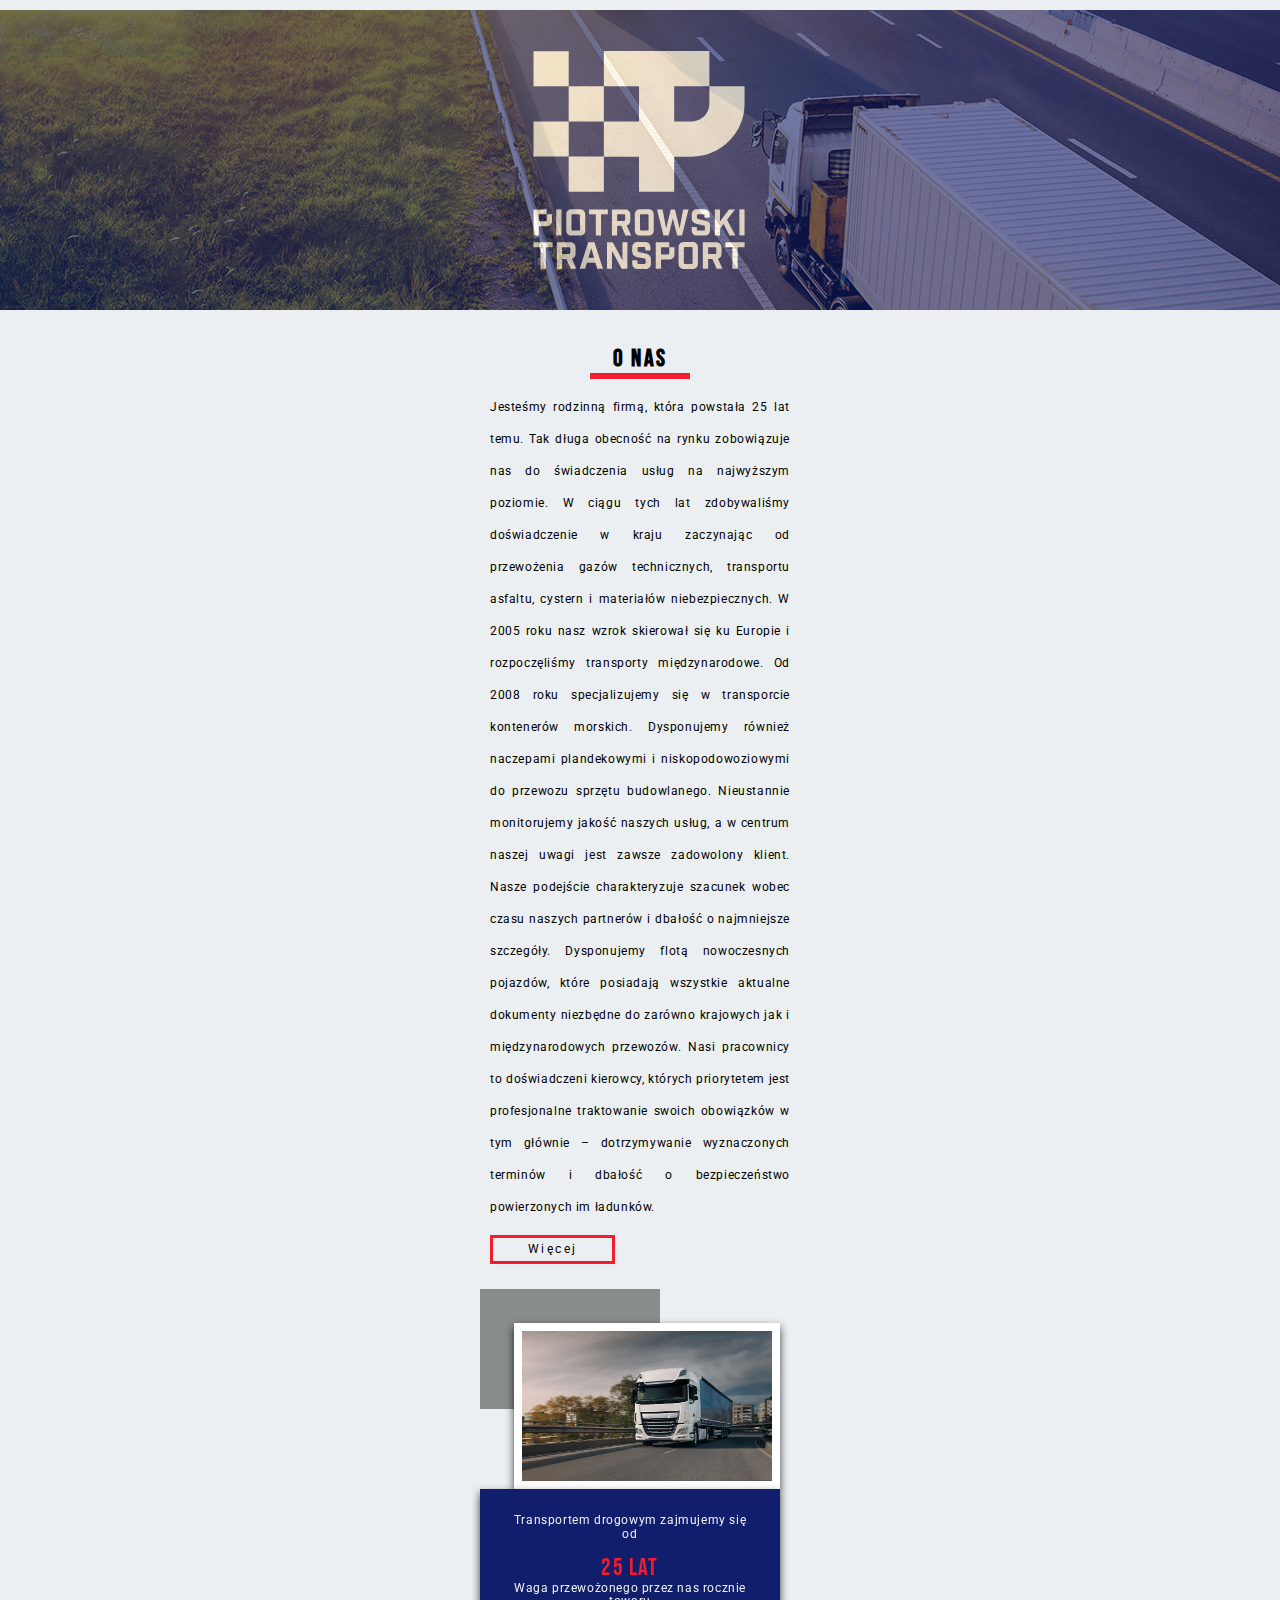
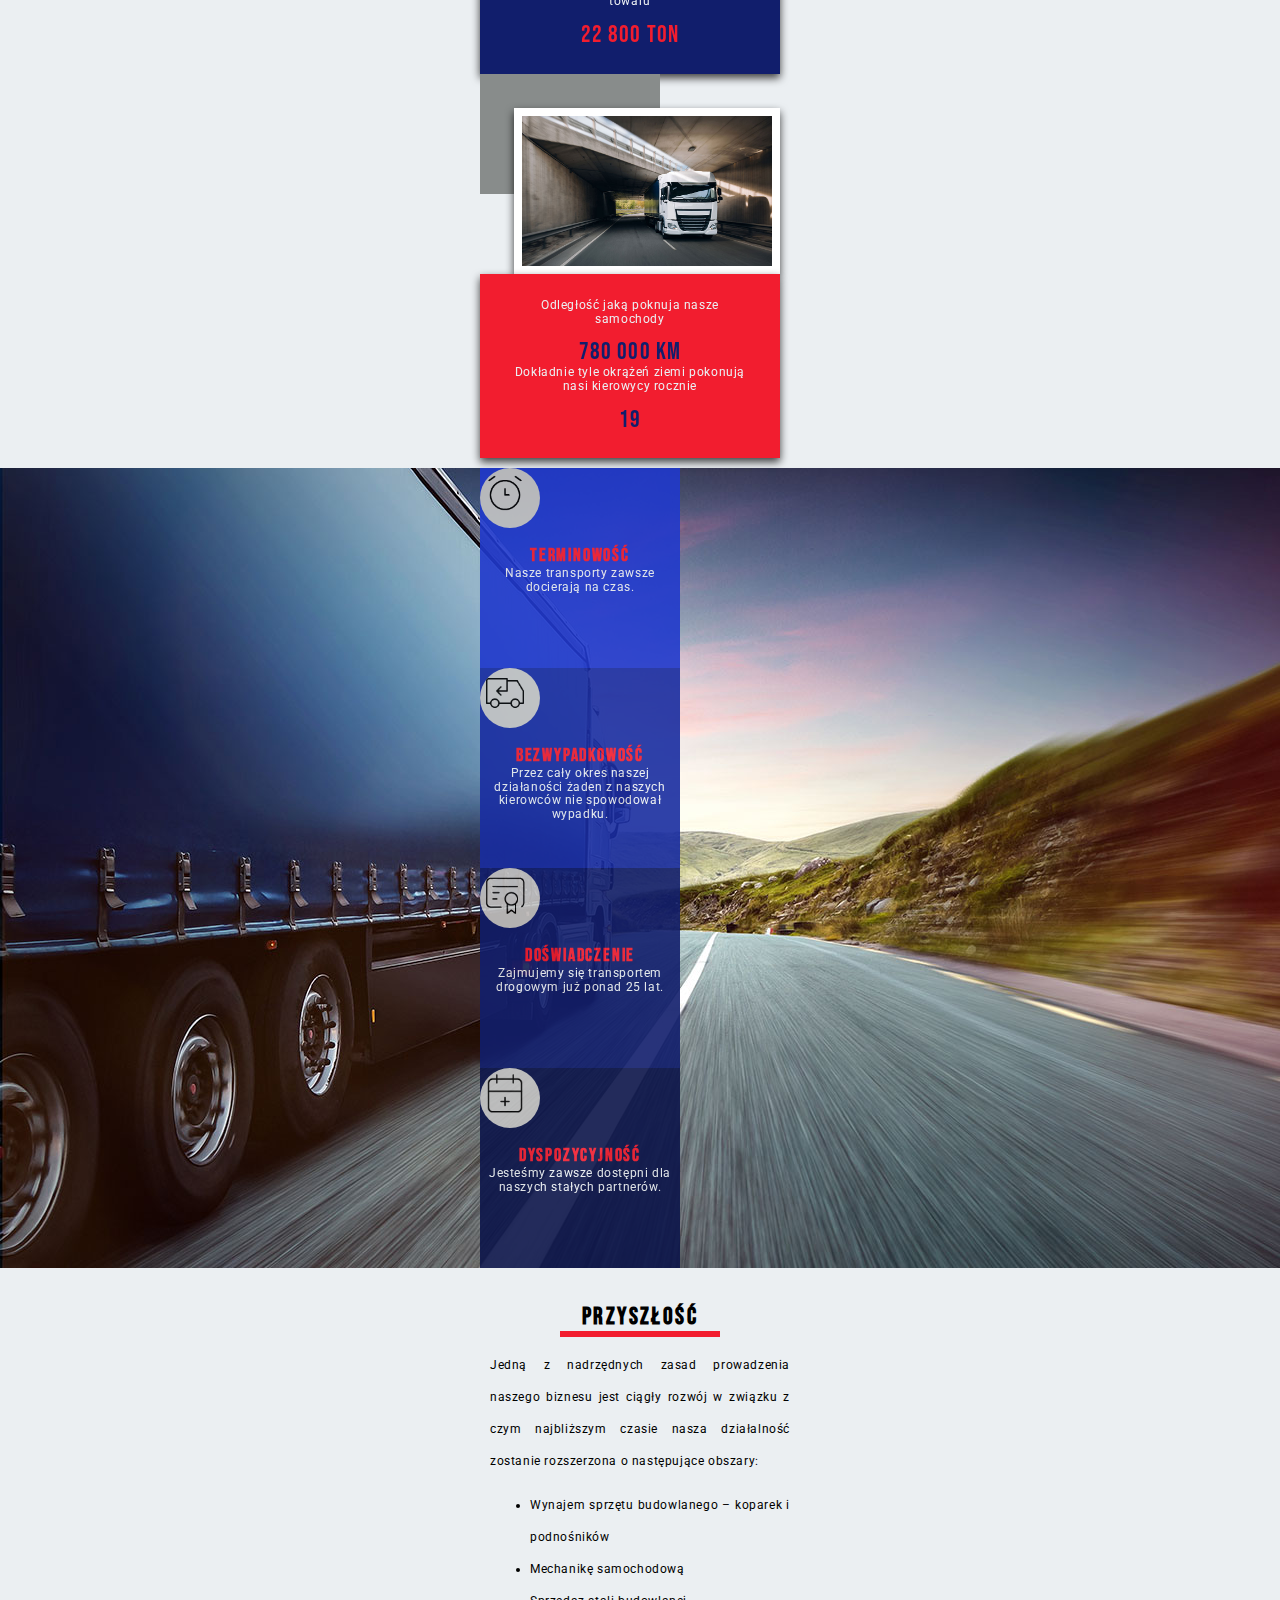
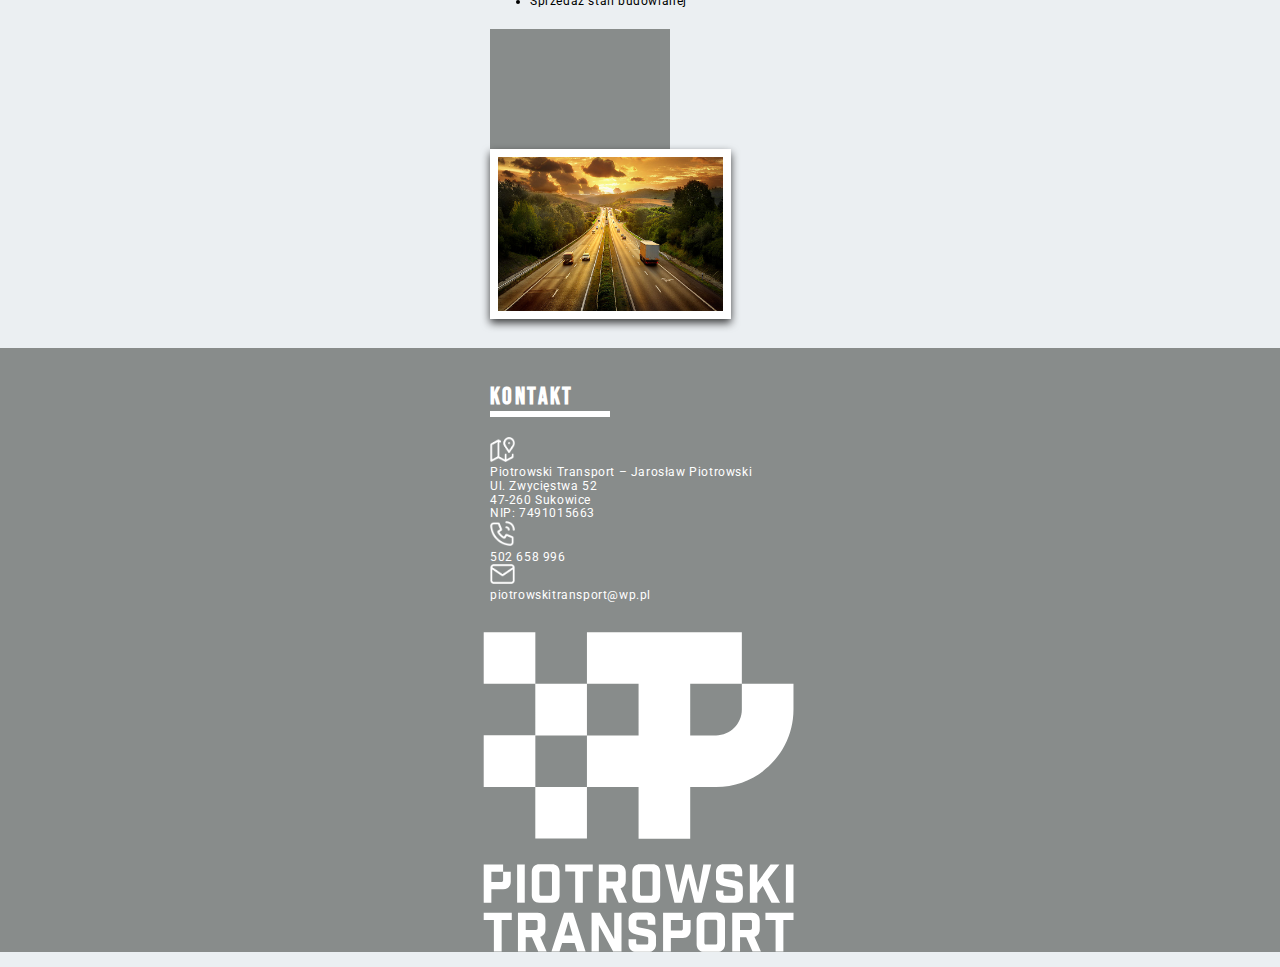
==== commit 47b62b77: "Updates" ====
--- a/index.html
+++ b/index.html
@@ -1 +1 @@
-<!doctype html><html lang="pl"><head><meta charset="UTF-8"/><meta name="viewport" content="width=device-width,initial-scale=1"/><title>Piotrowski transport</title><meta name="description" content="Zajmujemy się transportem drogowym od 25 lat. Zaufaj naszemu doświadczeniu!"/><meta property="og:title" content="Piotrowski transport"/><meta property="og:description" content="Zajmujemy się transportem drogowym od 25 lat. Zaufaj naszemu doświadczeniu!"/><meta property="og:url" content=""/><meta property="og:image" content="https://maciejkorsan.com/wtf-gulp-starter/assets/img/cover.png"/><link href="index.73ecc363.css" rel="stylesheet"></head><body><header class="header"><div class="header__container"><img src="img/logo-mobile.73d7b91a.svg" alt="Logotyp firmy Piotrowski Transport." class="header__logo"></div></header><section class="about"><h2 class="about__title">o nas</h2><p class="about__content">Jesteśmy rodzinną firmą, która powstała 25 lat temu. Tak długa obecność na rynku zobowiązuje nas do świadczenia usług na najwyższym poziomie. W ciągu tych lat zdobywaliśmy doświadczenie w kraju zaczynając od przewożenia gazów technicznych, transportu asfaltu, cystern i materiałów niebezpiecznych. W 2005 roku nasz wzrok skierował się ku Europie i rozpoczęliśmy transporty międzynarodowe. Od 2008 roku specjalizujemy się w transporcie kontenerów morskich. <span class="about__content hidden--js">Dysponujemy również naczepami plandekowymi i niskopodowoziowymi do przewozu sprzętu budowlanego. Nieustannie monitorujemy jakość naszych usług, a w centrum naszej uwagi jest zawsze zadowolony klient. Nasze podejście charakteryzuje szacunek wobec czasu naszych partnerów i dbałość o najmniejsze szczegóły. Dysponujemy flotą nowoczesnych pojazdów, które posiadają wszystkie aktualne dokumenty niezbędne do zarówno krajowych jak i międzynarodowych przewozów. Nasi pracownicy to doświadczeni kierowcy, których priorytetem jest profesjonalne traktowanie swoich obowiązków w tym głównie – dotrzymywanie wyznaczonych terminów i dbałość o bezpieczeństwo powierzonych im ładunków.</span></p><button class="about__button">Więcej</button></section><section class="statistic"><div class="statistic__imageContainer"><div class="statistic__imageContainer--box"></div><img src="img/statistic-truck-one.a14afbcd.jpg" alt="Zdjęcie jadącego samochodu ciezarowego." class="statistic__imageContainer--imageBox"></div><div class="statistic__dataContainer"><p class="statistic__dataContainer--description">Transportem drogowym zajmujemy się od</p><p class="statistic__dataContainer--value">25 lat</p><p class="statistic__dataContainer--description">Waga przewożonego przez nas rocznie towaru</p><p class="statistic__dataContainer--value">22 800 ton</p></div><div class="statistic__imageContainer"><div class="statistic__imageContainer--box"></div><img src="img/statistic-truck-two.722787b7.jpg" alt="Zdjęcie jadącego samochodu ciezarowego." class="statistic__imageContainer--imageBox"></div><div class="statistic__dataContainerSecond"><p class="statistic__dataContainerSecond--description">Odległość jaką poknuja nasze samochody</p><p class="statistic__dataContainerSecond--value">780 000 km</p><p class="statistic__dataContainerSecond--description">Dokładnie tyle okrążeń ziemi pokonują nasi kierowycy rocznie</p><p class="statistic__dataContainerSecond--value">19</p></div></section><section class="features"><div class="features__container"><div class="features__container--boxOne"><div class="fContainer__box--circle"><img src="img/icon-time.a3f5a719.png" alt="Ikona zegara symoblizujacego terminowość." class="fContainer__box--icon"></div><h3 class="fContainer__box--title">terminowość</h3><p class="fContainer__box--content">Nasze transporty zawsze docierają na czas.</p></div><div class="features__container--boxTwo"><div class="fContainer__box--circle"><img src="img/icon-truck.4422404d.png" alt="Ikona samochodu." class="fContainer__box--icon"></div><h3 class="fContainer__box--title">bezwypadkowość</h3><p class="fContainer__box--content">Przez cały okres naszej działaności żaden z naszych kierowców nie spowodował wypadku.</p></div><div class="features__container--boxThree"><div class="fContainer__box--circle"><img src="img/icon-experience.c90d27ee.png" alt="Ikona dyplomu symoblizujacego doświadczenie." class="fContainer__box--icon"></div><h3 class="fContainer__box--title">doświadczenie</h3><p class="fContainer__box--content">Zajmujemy się transportem drogowym już ponad 25 lat.</p></div><div class="features__container--boxFour"><div class="fContainer__box--circle"><img src="img/icon-calendar.5ec3fe22.png" alt="Ikona kaendarza symbolizującego dyspozycyjność." class="fContainer__box--icon"></div><h3 class="fContainer__box--title">dyspozycyjność</h3><p class="fContainer__box--content">Jesteśmy zawsze dostępni dla naszych stałych partnerów.</p></div></div></section><section class="future"><article class="future__contentBox"><h2 class="future__contentBox--title">przyszłość</h2><p class="future__contentBox--text">Jedną z nadrzędnych zasad prowadzenia naszego biznesu jest ciągły rozwój w związku z czym najbliższym czasie nasza działalność zostanie rozszerzona o następujące obszary:</p><ul class="future__contentBox--list"><li>Wynajem sprzętu budowlanego – koparek i podnośników</li><li>Mechanikę samochodową</li><li>Sprzedaz stali budowlanej</li></ul></article><div class="future__imageContainer"><div class="future__imageContainer--box"></div><img src="img/future-road.6889f3a9.jpg" alt="Zdjęcie autostardy o zachodzie słońca." class="future__imageContainer--imageBox"></div></section><footer class="contact"><div class="contact__container"><h2 class="contact__container--title">kontakt</h2><img src="img/icon-map.0ce5258d.png" alt="Ikona symbolizująca lokalizacje." class="contact__container--icon"><p class="contact__container--content">Piotrowski Transport – Jarosław Piotrowski<br>Ul. Zwycięstwa 52<br>47-260 Sukowice<br>NIP: 7491015663</p><img src="img/icon-phone.0c0d978f.png" alt="Ikona słuchawki telefonicznej." class="contact__container--icon"><p class="contact__container--content">502 658 996</p><img src="img/icon-mail.bc3a832c.png" alt="Ikona koperty." class="contact__container--iconEnvelope"><p class="contact__container--content">piotrowskitransport@wp.pl</p></div><img src="img/logo-mobile.73d7b91a.svg" alt="Logotyp firmy Piotrowski Transport." class="contact__container--logo"></footer><script src="index.73ecc363.js"></script></body></html>+<!doctype html><html lang="pl"><head><meta charset="UTF-8"/><meta name="viewport" content="width=device-width,initial-scale=1"/><title>Piotrowski transport</title><meta name="description" content="Zajmujemy się transportem drogowym od 25 lat. Zaufaj naszemu doświadczeniu!"/><meta property="og:title" content="Piotrowski transport"/><meta property="og:description" content="Zajmujemy się transportem drogowym od 25 lat. Zaufaj naszemu doświadczeniu!"/><meta property="og:url" content=""/><meta property="og:image" content="https://maciejkorsan.com/wtf-gulp-starter/assets/img/cover.png"/><link href="index.f9190fbb.css" rel="stylesheet"></head><body><header class="header"><div class="header__container"><img src="img/logo-mobile.73d7b91a.svg" alt="Logotyp firmy Piotrowski Transport." class="header__logo"></div></header><section class="about"><h2 class="about__title">o nas</h2><p class="about__content">Jesteśmy rodzinną firmą, która powstała 25 lat temu. Tak długa obecność na rynku zobowiązuje nas do świadczenia usług na najwyższym poziomie. W ciągu tych lat zdobywaliśmy doświadczenie w kraju zaczynając od przewożenia gazów technicznych, transportu asfaltu, cystern i materiałów niebezpiecznych. W 2005 roku nasz wzrok skierował się ku Europie i rozpoczęliśmy transporty międzynarodowe. Od 2008 roku specjalizujemy się w transporcie kontenerów morskich. <span class="about__content hidden--js">Dysponujemy również naczepami plandekowymi i niskopodowoziowymi do przewozu sprzętu budowlanego. Nieustannie monitorujemy jakość naszych usług, a w centrum naszej uwagi jest zawsze zadowolony klient. Nasze podejście charakteryzuje szacunek wobec czasu naszych partnerów i dbałość o najmniejsze szczegóły. Dysponujemy flotą nowoczesnych pojazdów, które posiadają wszystkie aktualne dokumenty niezbędne do zarówno krajowych jak i międzynarodowych przewozów. Nasi pracownicy to doświadczeni kierowcy, których priorytetem jest profesjonalne traktowanie swoich obowiązków w tym głównie – dotrzymywanie wyznaczonych terminów i dbałość o bezpieczeństwo powierzonych im ładunków.</span></p><button class="about__button">Więcej</button></section><section class="statistic"><div class="statistic__imageContainer"><div class="statistic__imageContainer--box"></div><img src="img/statistic-truck-one.a14afbcd.jpg" alt="Zdjęcie jadącego samochodu ciezarowego." class="statistic__imageContainer--imageBox"></div><div class="statistic__dataContainer"><p class="statistic__dataContainer--description">Transportem drogowym zajmujemy się od</p><p class="statistic__dataContainer--value">25 lat</p><p class="statistic__dataContainer--description">Waga przewożonego przez nas rocznie towaru</p><p class="statistic__dataContainer--value">22 800 ton</p></div><div class="statistic__imageContainer"><div class="statistic__imageContainer--box"></div><img src="img/statistic-truck-two.722787b7.jpg" alt="Zdjęcie jadącego samochodu ciezarowego." class="statistic__imageContainer--imageBox"></div><div class="statistic__dataContainerSecond"><p class="statistic__dataContainerSecond--description">Odległość jaką poknuja nasze samochody</p><p class="statistic__dataContainerSecond--value">780 000 km</p><p class="statistic__dataContainerSecond--description">Dokładnie tyle okrążeń ziemi pokonują nasi kierowycy rocznie</p><p class="statistic__dataContainerSecond--value">19</p></div></section><section class="features"><div class="features__container"><div class="features__container--boxOne"><div class="fContainer__box--circle"><img src="img/icon-time.a3f5a719.png" alt="Ikona zegara symoblizujacego terminowość." class="fContainer__box--icon"></div><h3 class="fContainer__box--title">terminowość</h3><p class="fContainer__box--content">Nasze transporty zawsze docierają na czas.</p></div><div class="features__container--boxTwo"><div class="fContainer__box--circle"><img src="img/icon-truck.4422404d.png" alt="Ikona samochodu." class="fContainer__box--icon"></div><h3 class="fContainer__box--title">bezwypadkowość</h3><p class="fContainer__box--content">Przez cały okres naszej działaności żaden z naszych kierowców nie spowodował wypadku.</p></div><div class="features__container--boxThree"><div class="fContainer__box--circle"><img src="img/icon-experience.c90d27ee.png" alt="Ikona dyplomu symoblizujacego doświadczenie." class="fContainer__box--icon"></div><h3 class="fContainer__box--title">doświadczenie</h3><p class="fContainer__box--content">Zajmujemy się transportem drogowym już ponad 25 lat.</p></div><div class="features__container--boxFour"><div class="fContainer__box--circle"><img src="img/icon-calendar.5ec3fe22.png" alt="Ikona kaendarza symbolizującego dyspozycyjność." class="fContainer__box--icon"></div><h3 class="fContainer__box--title">dyspozycyjność</h3><p class="fContainer__box--content">Jesteśmy zawsze dostępni dla naszych stałych partnerów.</p></div></div></section><section class="future"><article class="future__contentBox"><h2 class="future__contentBox--title">przyszłość</h2><p class="future__contentBox--text">Jedną z nadrzędnych zasad prowadzenia naszego biznesu jest ciągły rozwój w związku z czym najbliższym czasie nasza działalność zostanie rozszerzona o następujące obszary:</p><ul class="future__contentBox--list"><li>Wynajem sprzętu budowlanego – koparek i podnośników</li><li>Mechanikę samochodową</li><li>Sprzedaz stali budowlanej</li></ul></article><div class="future__imageContainer"><div class="future__imageContainer--box"></div><img src="img/future-road.6889f3a9.jpg" alt="Zdjęcie autostardy o zachodzie słońca." class="future__imageContainer--imageBox"></div></section><footer class="contact"><div class="contact__container"><h2 class="contact__container--title">kontakt</h2><img src="img/icon-map.0ce5258d.png" alt="Ikona symbolizująca lokalizacje." class="contact__container--icon"><p class="contact__container--content">Piotrowski Transport – Jarosław Piotrowski<br>Ul. Zwycięstwa 52<br>47-260 Sukowice<br>NIP: 7491015663</p><img src="img/icon-phone.0c0d978f.png" alt="Ikona słuchawki telefonicznej." class="contact__container--icon"><p class="contact__container--content">502 658 996</p><img src="img/icon-mail.bc3a832c.png" alt="Ikona koperty." class="contact__container--iconEnvelope"><p class="contact__container--content">piotrowskitransport@wp.pl</p></div><img src="img/logo-mobile.73d7b91a.svg" alt="Logotyp firmy Piotrowski Transport." class="contact__container--logo"></footer><script src="index.f9190fbb.js"></script></body></html>--- a/index.f9190fbb.css
+++ b/index.f9190fbb.css
@@ -0,0 +1,2 @@
+@import url(https://fonts.googleapis.com/css2?family=Bebas+Neue&family=Roboto&display=swap);
+/*! normalize.css v8.0.1 | MIT License | github.com/necolas/normalize.css */html{line-height:1.15;-webkit-text-size-adjust:100%}body{margin:0}main{display:block}h1{font-size:2em;margin:.67em 0}hr{box-sizing:content-box;height:0;overflow:visible}pre{font-family:monospace,monospace;font-size:1em}a{background-color:transparent}abbr[title]{border-bottom:none;text-decoration:underline;text-decoration:underline dotted}b,strong{font-weight:bolder}code,kbd,samp{font-family:monospace,monospace;font-size:1em}small{font-size:80%}sub,sup{font-size:75%;line-height:0;position:relative;vertical-align:baseline}sub{bottom:-.25em}sup{top:-.5em}img{border-style:none}button,input,optgroup,select,textarea{font-family:inherit;font-size:100%;line-height:1.15;margin:0}button,input{overflow:visible}button,select{text-transform:none}[type=button],[type=reset],[type=submit],button{-webkit-appearance:button}[type=button]::-moz-focus-inner,[type=reset]::-moz-focus-inner,[type=submit]::-moz-focus-inner,button::-moz-focus-inner{border-style:none;padding:0}[type=button]:-moz-focusring,[type=reset]:-moz-focusring,[type=submit]:-moz-focusring,button:-moz-focusring{outline:1px dotted ButtonText}fieldset{padding:.35em .75em .625em}legend{box-sizing:border-box;color:inherit;display:table;max-width:100%;padding:0;white-space:normal}progress{vertical-align:baseline}textarea{overflow:auto}[type=checkbox],[type=radio]{box-sizing:border-box;padding:0}[type=number]::-webkit-inner-spin-button,[type=number]::-webkit-outer-spin-button{height:auto}[type=search]{-webkit-appearance:textfield;outline-offset:-2px}[type=search]::-webkit-search-decoration{-webkit-appearance:none}::-webkit-file-upload-button{-webkit-appearance:button;font:inherit}details{display:block}summary{display:list-item}[hidden],template{display:none}body{background-color:#ebeff2}.header{background-image:url(img/background-header-truck.eb4ddd9f.jpg);background-position:60% 0}.header,.header__container{min-width:320px;max-width:1440px;height:300px;margin:10px auto}.header__container{background-color:#111e6c;opacity:.6;display:flex;justify-content:center;align-items:center}.header__logo{height:218px;width:218px;color:#fff}.about{width:300px;margin:10px auto;padding:15px}.about__title{border-bottom:6px solid #f21d2f;font-family:Bebas Neue;font-size:24px;letter-spacing:.1em;text-align:center;display:block;width:100px;margin:10px auto}.about__content{font-family:Roboto,sans-serif;font-size:12px;line-height:32px;letter-spacing:.05em;text-align:justify}.about__button{background-color:#ebeff2;transition:background-color .2s linear}.about__button,.about__button:hover{font-family:Roboto,sans-serif;font-size:12px;letter-spacing:.2em;padding:5px 35px;border:3px solid #f21d2f}.about__button:hover{color:#ebeff2;background-color:#f21d2f}.statistic{margin:10px auto;width:320px}.statistic__imageContainer{width:300px;height:200px;position:relative}.statistic__imageContainer--box{width:180px;height:120px;background-color:#888c8b;position:absolute;top:0;left:0}.statistic__imageContainer--imageBox{height:150px;border:8px solid #fff;position:absolute;bottom:0;right:0}.statistic__dataContainer,.statistic__imageContainer--imageBox{width:250px;-webkit-filter:drop-shadow(0 4px 4px rgba(0,0,0,.75));filter:drop-shadow(0 4px 4px rgba(0,0,0,.75))}.statistic__dataContainer{background-color:#111e6c;padding:25px}.statistic__dataContainer--description{font-family:Roboto,sans-serif;font-size:12px;letter-spacing:.05em;margin-top:0;text-align:center;color:#ebeff2}.statistic__dataContainer--value{font-family:Bebas Neue,sans-serif;font-size:24px;letter-spacing:.05em;margin-top:0;margin-bottom:0;text-align:center;color:#f21d2f}.statistic__dataContainerSecond{width:250px;background-color:#f21d2f;padding:25px;-webkit-filter:drop-shadow(0 4px 4px rgba(0,0,0,.75));filter:drop-shadow(0 4px 4px rgba(0,0,0,.75))}.statistic__dataContainerSecond--description{font-family:Roboto,sans-serif;font-size:12px;letter-spacing:.05em;margin-top:0;text-align:center;color:#ebeff2}.statistic__dataContainerSecond--value{font-family:Bebas Neue,sans-serif;font-size:24px;letter-spacing:.05em;margin-top:0;margin-bottom:0;text-align:center;color:#111e6c}.features{background-image:url(img/background-features-truck.7252b99b.jpg)}.features__container{margin:10px auto;width:320px}.features__container--boxOne{height:200px;width:200px;background-color:#2039cc;opacity:.9}.features__container--boxTwo{height:200px;width:200px;background-color:#192da1;opacity:.9}.features__container--boxThree{height:200px;width:200px;background-color:#111e6c;opacity:.9}.features__container--boxFour{height:200px;width:200px;background-color:#0c154a;opacity:.9}.fContainer__box--circle{display:inline-block;height:60px;width:60px;background-color:#c4c4c4;border-radius:50%;display:flex}.fContainer__box--icon{height:50px;width:50px;position:absolute;display:flex;align-content:center;justify-content:center}.fContainer__box--title{font-family:Bebas Neue,sans-serif;font-size:18px;letter-spacing:.1em;margin-bottom:0;text-align:center;color:#f21d2f}.fContainer__box--content{font-family:Roboto,sans-serif;font-size:12px;letter-spacing:.05em;text-align:center;margin-top:0;color:#ebeff2}.future{width:300px;margin:10px auto;padding:15px}.future__contentBox--title{border-bottom:6px solid #f21d2f;font-family:Bebas Neue;font-size:24px;letter-spacing:.1em;text-align:center;display:block;width:160px;margin:10px auto}.future__contentBox--list,.future__contentBox--text{font-family:Roboto,sans-serif;font-size:12px;line-height:32px;letter-spacing:.05em;text-align:justify}.future__imageContainer--box{width:180px;height:120px;background-color:#888c8b}.future__imageContainer--imageBox{width:225px;height:154px;border:8px solid #fff;-webkit-filter:drop-shadow(0 4px 4px rgba(0,0,0,.75));filter:drop-shadow(0 4px 4px rgba(0,0,0,.75))}.contact{background-color:#888c8b}.contact__container{width:300px;margin:10px auto;padding:15px}.contact__container--title{border-bottom:6px solid #fff;font-family:Bebas Neue;font-size:24px;color:#fff;letter-spacing:.1em;text-align:left;display:block;width:120px}.contact__container--content{font-family:Roboto,sans-serif;font-size:12px;letter-spacing:.05em;text-align:left;margin-top:0;margin-bottom:0;color:#fff}.contact__container--icon{width:25px;height:25px;margin-top:0}.contact__container--iconEnvelope{width:25px;height:20px;margin-top:0}.contact__container--logo{width:320px;height:320px;display:block;margin:15px auto}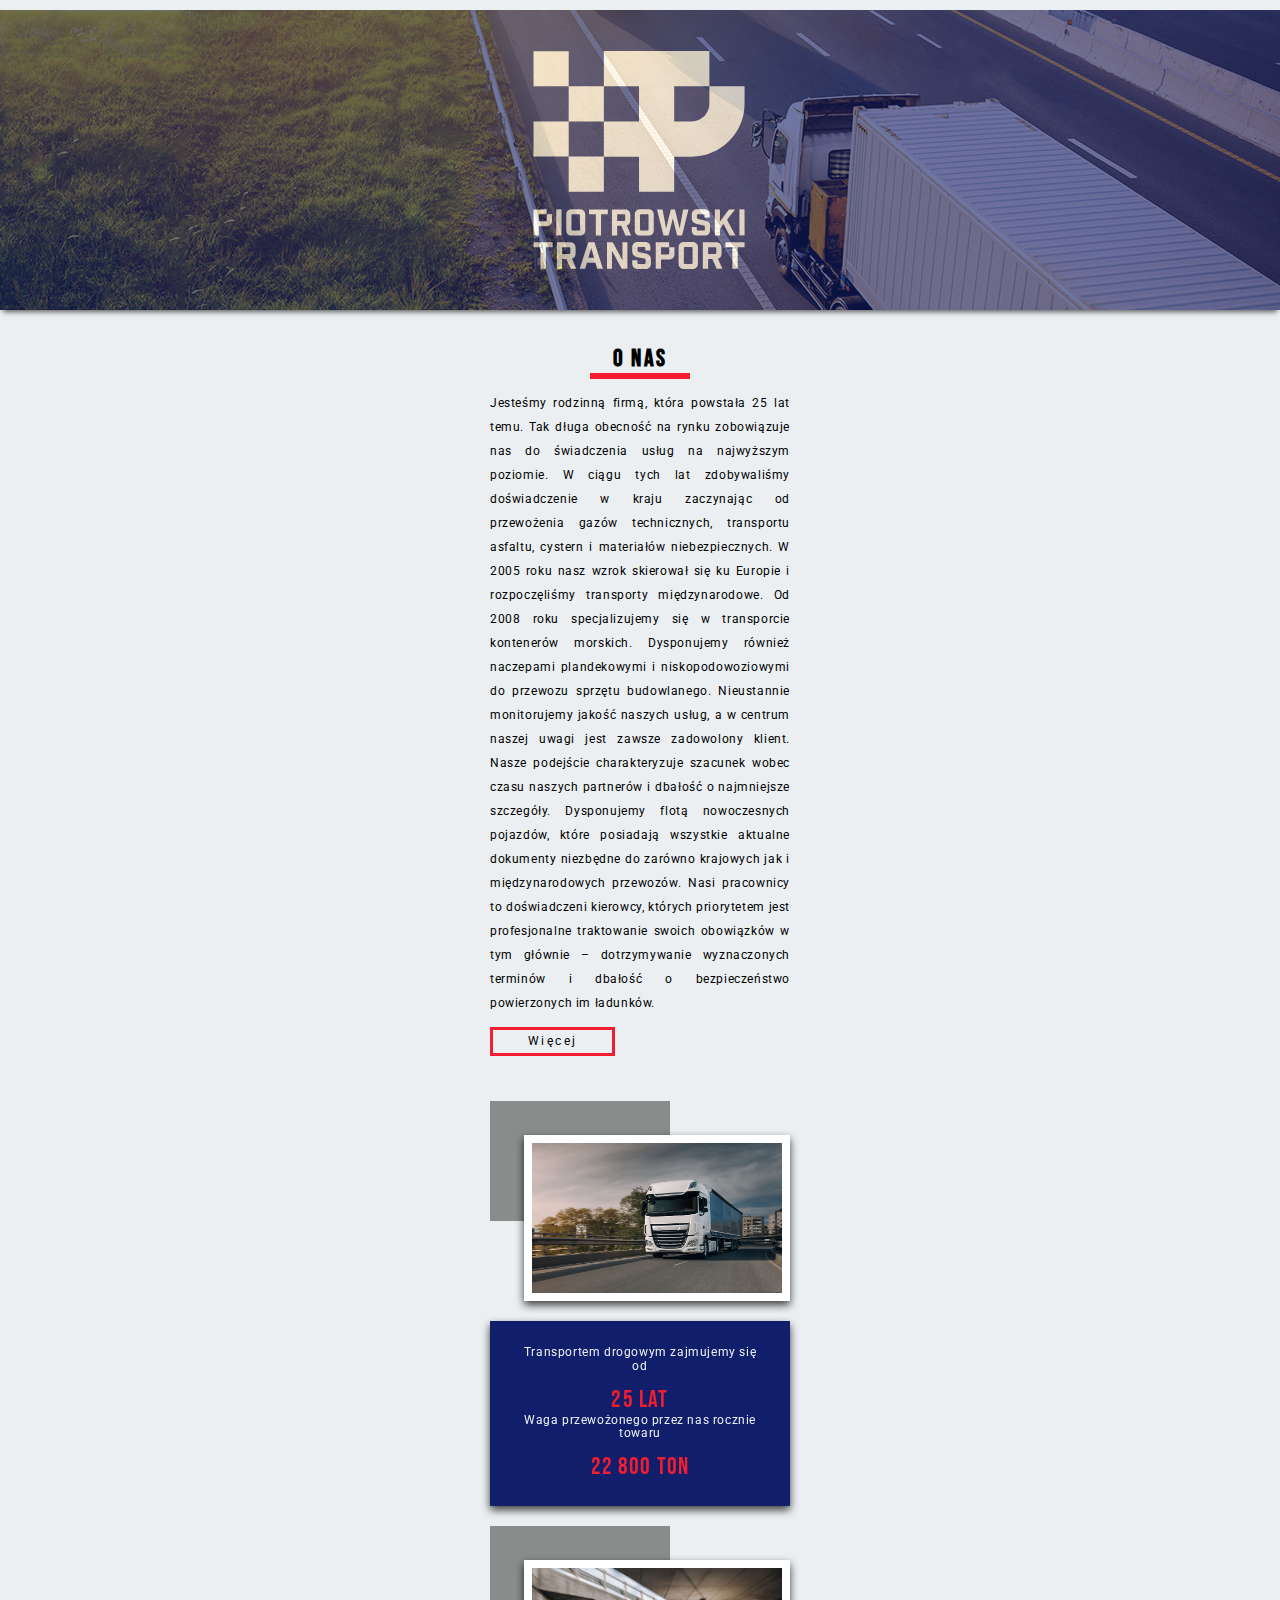
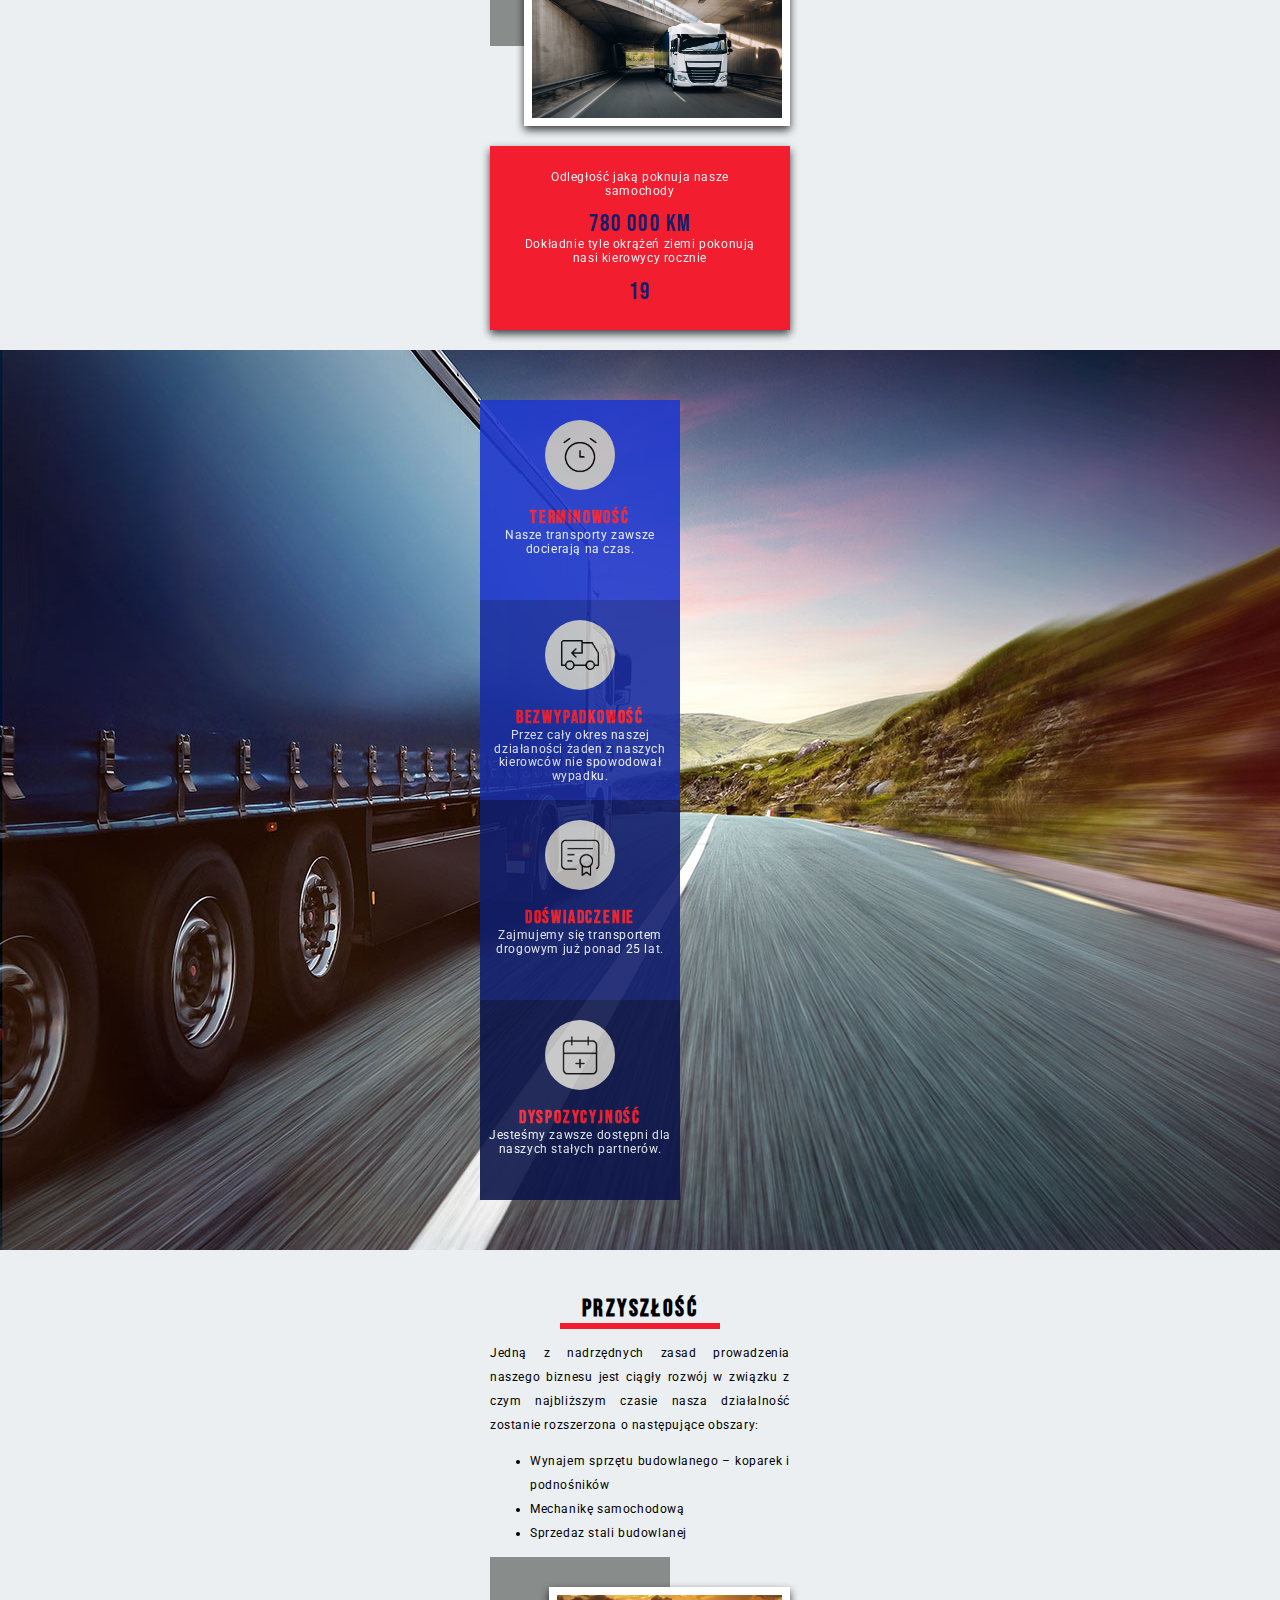
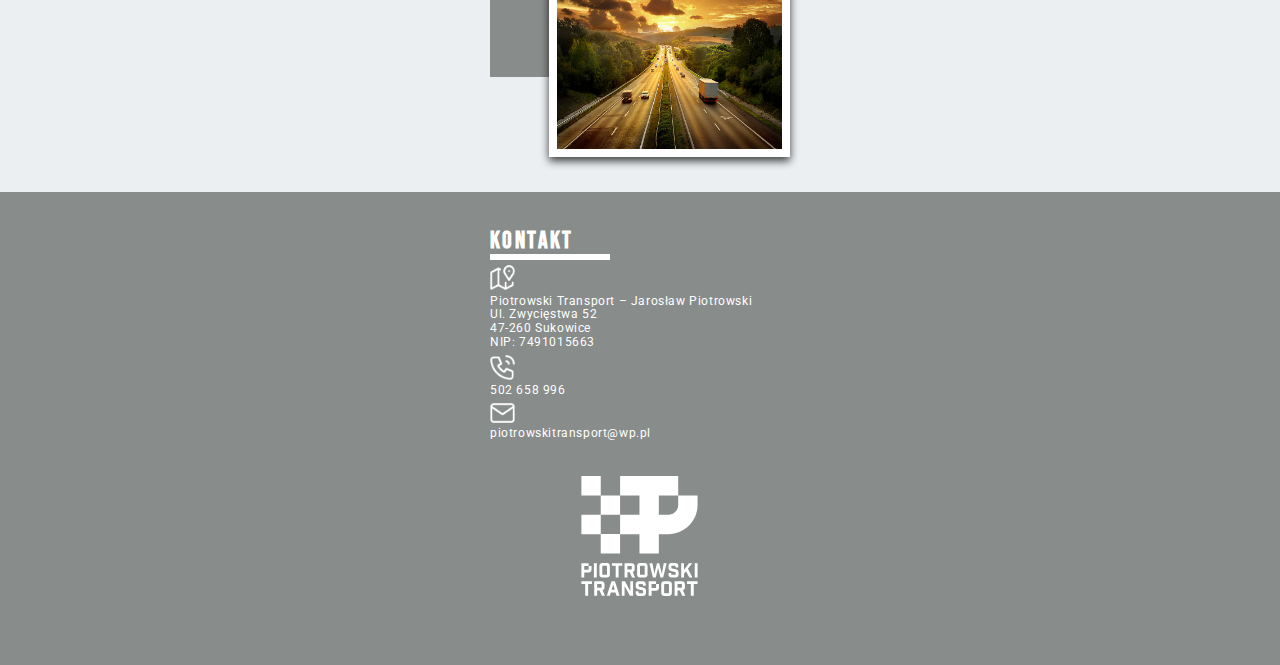
==== commit 976b7d5d: "Updates" ====
--- a/index.html
+++ b/index.html
@@ -1 +1 @@
-<!doctype html><html lang="pl"><head><meta charset="UTF-8"/><meta name="viewport" content="width=device-width,initial-scale=1"/><title>Piotrowski transport</title><meta name="description" content="Zajmujemy się transportem drogowym od 25 lat. Zaufaj naszemu doświadczeniu!"/><meta property="og:title" content="Piotrowski transport"/><meta property="og:description" content="Zajmujemy się transportem drogowym od 25 lat. Zaufaj naszemu doświadczeniu!"/><meta property="og:url" content=""/><meta property="og:image" content="https://maciejkorsan.com/wtf-gulp-starter/assets/img/cover.png"/><link href="index.f9190fbb.css" rel="stylesheet"></head><body><header class="header"><div class="header__container"><img src="img/logo-mobile.73d7b91a.svg" alt="Logotyp firmy Piotrowski Transport." class="header__logo"></div></header><section class="about"><h2 class="about__title">o nas</h2><p class="about__content">Jesteśmy rodzinną firmą, która powstała 25 lat temu. Tak długa obecność na rynku zobowiązuje nas do świadczenia usług na najwyższym poziomie. W ciągu tych lat zdobywaliśmy doświadczenie w kraju zaczynając od przewożenia gazów technicznych, transportu asfaltu, cystern i materiałów niebezpiecznych. W 2005 roku nasz wzrok skierował się ku Europie i rozpoczęliśmy transporty międzynarodowe. Od 2008 roku specjalizujemy się w transporcie kontenerów morskich. <span class="about__content hidden--js">Dysponujemy również naczepami plandekowymi i niskopodowoziowymi do przewozu sprzętu budowlanego. Nieustannie monitorujemy jakość naszych usług, a w centrum naszej uwagi jest zawsze zadowolony klient. Nasze podejście charakteryzuje szacunek wobec czasu naszych partnerów i dbałość o najmniejsze szczegóły. Dysponujemy flotą nowoczesnych pojazdów, które posiadają wszystkie aktualne dokumenty niezbędne do zarówno krajowych jak i międzynarodowych przewozów. Nasi pracownicy to doświadczeni kierowcy, których priorytetem jest profesjonalne traktowanie swoich obowiązków w tym głównie – dotrzymywanie wyznaczonych terminów i dbałość o bezpieczeństwo powierzonych im ładunków.</span></p><button class="about__button">Więcej</button></section><section class="statistic"><div class="statistic__imageContainer"><div class="statistic__imageContainer--box"></div><img src="img/statistic-truck-one.a14afbcd.jpg" alt="Zdjęcie jadącego samochodu ciezarowego." class="statistic__imageContainer--imageBox"></div><div class="statistic__dataContainer"><p class="statistic__dataContainer--description">Transportem drogowym zajmujemy się od</p><p class="statistic__dataContainer--value">25 lat</p><p class="statistic__dataContainer--description">Waga przewożonego przez nas rocznie towaru</p><p class="statistic__dataContainer--value">22 800 ton</p></div><div class="statistic__imageContainer"><div class="statistic__imageContainer--box"></div><img src="img/statistic-truck-two.722787b7.jpg" alt="Zdjęcie jadącego samochodu ciezarowego." class="statistic__imageContainer--imageBox"></div><div class="statistic__dataContainerSecond"><p class="statistic__dataContainerSecond--description">Odległość jaką poknuja nasze samochody</p><p class="statistic__dataContainerSecond--value">780 000 km</p><p class="statistic__dataContainerSecond--description">Dokładnie tyle okrążeń ziemi pokonują nasi kierowycy rocznie</p><p class="statistic__dataContainerSecond--value">19</p></div></section><section class="features"><div class="features__container"><div class="features__container--boxOne"><div class="fContainer__box--circle"><img src="img/icon-time.a3f5a719.png" alt="Ikona zegara symoblizujacego terminowość." class="fContainer__box--icon"></div><h3 class="fContainer__box--title">terminowość</h3><p class="fContainer__box--content">Nasze transporty zawsze docierają na czas.</p></div><div class="features__container--boxTwo"><div class="fContainer__box--circle"><img src="img/icon-truck.4422404d.png" alt="Ikona samochodu." class="fContainer__box--icon"></div><h3 class="fContainer__box--title">bezwypadkowość</h3><p class="fContainer__box--content">Przez cały okres naszej działaności żaden z naszych kierowców nie spowodował wypadku.</p></div><div class="features__container--boxThree"><div class="fContainer__box--circle"><img src="img/icon-experience.c90d27ee.png" alt="Ikona dyplomu symoblizujacego doświadczenie." class="fContainer__box--icon"></div><h3 class="fContainer__box--title">doświadczenie</h3><p class="fContainer__box--content">Zajmujemy się transportem drogowym już ponad 25 lat.</p></div><div class="features__container--boxFour"><div class="fContainer__box--circle"><img src="img/icon-calendar.5ec3fe22.png" alt="Ikona kaendarza symbolizującego dyspozycyjność." class="fContainer__box--icon"></div><h3 class="fContainer__box--title">dyspozycyjność</h3><p class="fContainer__box--content">Jesteśmy zawsze dostępni dla naszych stałych partnerów.</p></div></div></section><section class="future"><article class="future__contentBox"><h2 class="future__contentBox--title">przyszłość</h2><p class="future__contentBox--text">Jedną z nadrzędnych zasad prowadzenia naszego biznesu jest ciągły rozwój w związku z czym najbliższym czasie nasza działalność zostanie rozszerzona o następujące obszary:</p><ul class="future__contentBox--list"><li>Wynajem sprzętu budowlanego – koparek i podnośników</li><li>Mechanikę samochodową</li><li>Sprzedaz stali budowlanej</li></ul></article><div class="future__imageContainer"><div class="future__imageContainer--box"></div><img src="img/future-road.6889f3a9.jpg" alt="Zdjęcie autostardy o zachodzie słońca." class="future__imageContainer--imageBox"></div></section><footer class="contact"><div class="contact__container"><h2 class="contact__container--title">kontakt</h2><img src="img/icon-map.0ce5258d.png" alt="Ikona symbolizująca lokalizacje." class="contact__container--icon"><p class="contact__container--content">Piotrowski Transport – Jarosław Piotrowski<br>Ul. Zwycięstwa 52<br>47-260 Sukowice<br>NIP: 7491015663</p><img src="img/icon-phone.0c0d978f.png" alt="Ikona słuchawki telefonicznej." class="contact__container--icon"><p class="contact__container--content">502 658 996</p><img src="img/icon-mail.bc3a832c.png" alt="Ikona koperty." class="contact__container--iconEnvelope"><p class="contact__container--content">piotrowskitransport@wp.pl</p></div><img src="img/logo-mobile.73d7b91a.svg" alt="Logotyp firmy Piotrowski Transport." class="contact__container--logo"></footer><script src="index.f9190fbb.js"></script></body></html>+<!doctype html><html lang="pl"><head><meta charset="UTF-8"/><meta name="viewport" content="width=device-width,initial-scale=1"/><title>Piotrowski transport</title><meta name="description" content="Zajmujemy się transportem drogowym od 25 lat. Zaufaj naszemu doświadczeniu!"/><meta property="og:title" content="Piotrowski transport"/><meta property="og:description" content="Zajmujemy się transportem drogowym od 25 lat. Zaufaj naszemu doświadczeniu!"/><meta property="og:url" content=""/><meta property="og:image" content="https://maciejkorsan.com/wtf-gulp-starter/assets/img/cover.png"/><link href="index.a29f3f96.css" rel="stylesheet"></head><body><header class="header"><div class="header__container"><img src="img/logo-mobile.73d7b91a.svg" alt="Logotyp firmy Piotrowski Transport." class="header__logo"></div></header><section class="about"><h2 class="about__title">o nas</h2><p class="about__content">Jesteśmy rodzinną firmą, która powstała 25 lat temu. Tak długa obecność na rynku zobowiązuje nas do świadczenia usług na najwyższym poziomie. W ciągu tych lat zdobywaliśmy doświadczenie w kraju zaczynając od przewożenia gazów technicznych, transportu asfaltu, cystern i materiałów niebezpiecznych. W 2005 roku nasz wzrok skierował się ku Europie i rozpoczęliśmy transporty międzynarodowe. Od 2008 roku specjalizujemy się w transporcie kontenerów morskich. <span class="about__content hidden--js">Dysponujemy również naczepami plandekowymi i niskopodowoziowymi do przewozu sprzętu budowlanego. Nieustannie monitorujemy jakość naszych usług, a w centrum naszej uwagi jest zawsze zadowolony klient. Nasze podejście charakteryzuje szacunek wobec czasu naszych partnerów i dbałość o najmniejsze szczegóły. Dysponujemy flotą nowoczesnych pojazdów, które posiadają wszystkie aktualne dokumenty niezbędne do zarówno krajowych jak i międzynarodowych przewozów. Nasi pracownicy to doświadczeni kierowcy, których priorytetem jest profesjonalne traktowanie swoich obowiązków w tym głównie – dotrzymywanie wyznaczonych terminów i dbałość o bezpieczeństwo powierzonych im ładunków.</span></p><button class="about__button">Więcej</button></section><section class="statistic"><div class="statistic__imageContainer"><div class="statistic__imageContainer--box"></div><img src="img/statistic-truck-one.a14afbcd.jpg" alt="Zdjęcie jadącego samochodu ciezarowego." class="statistic__imageContainer--imageBox"></div><div class="statistic__dataContainer"><p class="statistic__dataContainer--description">Transportem drogowym zajmujemy się od</p><p class="statistic__dataContainer--value">25 lat</p><p class="statistic__dataContainer--description">Waga przewożonego przez nas rocznie towaru</p><p class="statistic__dataContainer--value">22 800 ton</p></div><div class="statistic__imageContainer"><div class="statistic__imageContainer--box"></div><img src="img/statistic-truck-two.722787b7.jpg" alt="Zdjęcie jadącego samochodu ciezarowego." class="statistic__imageContainer--imageBox"></div><div class="statistic__dataContainerSecond"><p class="statistic__dataContainerSecond--description">Odległość jaką poknuja nasze samochody</p><p class="statistic__dataContainerSecond--value">780 000 km</p><p class="statistic__dataContainerSecond--description">Dokładnie tyle okrążeń ziemi pokonują nasi kierowycy rocznie</p><p class="statistic__dataContainerSecond--value">19</p></div></section><section class="features"><div class="features__container"><div class="features__container--boxOne"><div class="fContainer__box--circle"><img src="img/icon-time.a3f5a719.png" alt="Ikona zegara symoblizujacego terminowość." class="fContainer__box--icon"></div><h3 class="fContainer__box--title">terminowość</h3><p class="fContainer__box--content">Nasze transporty zawsze docierają na czas.</p></div><div class="features__container--boxTwo"><div class="fContainer__box--circle"><img src="img/icon-truck.4422404d.png" alt="Ikona samochodu." class="fContainer__box--icon"></div><h3 class="fContainer__box--title">bezwypadkowość</h3><p class="fContainer__box--content">Przez cały okres naszej działaności żaden z naszych kierowców nie spowodował wypadku.</p></div><div class="features__container--boxThree"><div class="fContainer__box--circle"><img src="img/icon-experience.c90d27ee.png" alt="Ikona dyplomu symoblizujacego doświadczenie." class="fContainer__box--icon"></div><h3 class="fContainer__box--title">doświadczenie</h3><p class="fContainer__box--content">Zajmujemy się transportem drogowym już ponad 25 lat.</p></div><div class="features__container--boxFour"><div class="fContainer__box--circle"><img src="img/icon-calendar.5ec3fe22.png" alt="Ikona kaendarza symbolizującego dyspozycyjność." class="fContainer__box--icon"></div><h3 class="fContainer__box--title">dyspozycyjność</h3><p class="fContainer__box--content">Jesteśmy zawsze dostępni dla naszych stałych partnerów.</p></div></div></section><section class="future"><article class="future__contentBox"><h2 class="future__contentBox--title">przyszłość</h2><p class="future__contentBox--text">Jedną z nadrzędnych zasad prowadzenia naszego biznesu jest ciągły rozwój w związku z czym najbliższym czasie nasza działalność zostanie rozszerzona o następujące obszary:</p><ul class="future__contentBox--list"><li>Wynajem sprzętu budowlanego – koparek i podnośników</li><li>Mechanikę samochodową</li><li>Sprzedaz stali budowlanej</li></ul></article><div class="future__imageContainer"><div class="future__imageContainer--box"></div><img src="img/future-road.6889f3a9.jpg" alt="Zdjęcie autostardy o zachodzie słońca." class="future__imageContainer--imageBox"></div></section><footer class="contact"><div class="contact__container"><h2 class="contact__container--title">kontakt</h2><img src="img/icon-map.0ce5258d.png" alt="Ikona symbolizująca lokalizacje." class="contact__container--icon"><p class="contact__container--content">Piotrowski Transport – Jarosław Piotrowski<br>Ul. Zwycięstwa 52<br>47-260 Sukowice<br>NIP: 7491015663</p><img src="img/icon-phone.0c0d978f.png" alt="Ikona słuchawki telefonicznej." class="contact__container--icon"><p class="contact__container--content">502 658 996</p><img src="img/icon-mail.bc3a832c.png" alt="Ikona koperty." class="contact__container--iconEnvelope"><p class="contact__container--content">piotrowskitransport@wp.pl</p></div><img src="img/logo-mobile.73d7b91a.svg" alt="Logotyp firmy Piotrowski Transport." class="contact__container--logo"><br></footer><script src="index.a29f3f96.js"></script></body></html>--- a/index.a29f3f96.css
+++ b/index.a29f3f96.css
@@ -0,0 +1,2 @@
+@import url(https://fonts.googleapis.com/css2?family=Bebas+Neue&family=Roboto&display=swap);
+/*! normalize.css v8.0.1 | MIT License | github.com/necolas/normalize.css */html{line-height:1.15;-webkit-text-size-adjust:100%}body{margin:0}main{display:block}h1{font-size:2em;margin:.67em 0}hr{box-sizing:content-box;height:0;overflow:visible}pre{font-family:monospace,monospace;font-size:1em}a{background-color:transparent}abbr[title]{border-bottom:none;text-decoration:underline;text-decoration:underline dotted}b,strong{font-weight:bolder}code,kbd,samp{font-family:monospace,monospace;font-size:1em}small{font-size:80%}sub,sup{font-size:75%;line-height:0;position:relative;vertical-align:baseline}sub{bottom:-.25em}sup{top:-.5em}img{border-style:none}button,input,optgroup,select,textarea{font-family:inherit;font-size:100%;line-height:1.15;margin:0}button,input{overflow:visible}button,select{text-transform:none}[type=button],[type=reset],[type=submit],button{-webkit-appearance:button}[type=button]::-moz-focus-inner,[type=reset]::-moz-focus-inner,[type=submit]::-moz-focus-inner,button::-moz-focus-inner{border-style:none;padding:0}[type=button]:-moz-focusring,[type=reset]:-moz-focusring,[type=submit]:-moz-focusring,button:-moz-focusring{outline:1px dotted ButtonText}fieldset{padding:.35em .75em .625em}legend{box-sizing:border-box;color:inherit;display:table;max-width:100%;padding:0;white-space:normal}progress{vertical-align:baseline}textarea{overflow:auto}[type=checkbox],[type=radio]{box-sizing:border-box;padding:0}[type=number]::-webkit-inner-spin-button,[type=number]::-webkit-outer-spin-button{height:auto}[type=search]{-webkit-appearance:textfield;outline-offset:-2px}[type=search]::-webkit-search-decoration{-webkit-appearance:none}::-webkit-file-upload-button{-webkit-appearance:button;font:inherit}details{display:block}summary{display:list-item}[hidden],template{display:none}body{background-color:#ebeff2;box-sizing:border-box}.header{background-image:url(img/background-header-truck.eb4ddd9f.jpg);background-position:60% 0}.header,.header__container{min-width:320px;max-width:1440px;height:300px;margin:10px auto}.header__container{background-color:#111e6c;opacity:.6;display:flex;justify-content:center;align-items:center;box-shadow:0 5px 5px -3px #000}.header__logo{height:218px;width:218px;color:#fff}.about{width:300px;margin:10px auto 30px;padding:15px}.about__title{border-bottom:6px solid #f21d2f;font-family:Bebas Neue;font-size:24px;letter-spacing:.1em;text-align:center;display:block;width:100px;margin:10px auto}.about__content{font-family:Roboto,sans-serif;font-size:12px;line-height:24px;letter-spacing:.05em;text-align:justify}.about__button{background-color:#ebeff2;transition:background-color .2s linear}.about__button,.about__button:hover{font-family:Roboto,sans-serif;font-size:12px;letter-spacing:.2em;padding:5px 35px;border:3px solid #f21d2f}.about__button:hover{color:#ebeff2;background-color:#f21d2f}.statistic{margin:10px auto;width:320px}.statistic__imageContainer{width:300px;height:200px;position:relative;margin:20px auto}.statistic__imageContainer--box{width:180px;height:120px;background-color:#888c8b;position:absolute;top:0;left:0}.statistic__imageContainer--imageBox{height:150px;border:8px solid #fff;position:absolute;bottom:0;right:0}.statistic__dataContainer,.statistic__imageContainer--imageBox{width:250px;-webkit-filter:drop-shadow(0 4px 4px rgba(0,0,0,.75));filter:drop-shadow(0 4px 4px rgba(0,0,0,.75))}.statistic__dataContainer{background-color:#111e6c;margin:20px auto;padding:25px}.statistic__dataContainer--description{font-family:Roboto,sans-serif;font-size:12px;letter-spacing:.05em;margin-top:0;text-align:center;color:#ebeff2}.statistic__dataContainer--value{font-family:Bebas Neue,sans-serif;font-size:24px;letter-spacing:.05em;margin-top:0;margin-bottom:0;text-align:center;color:#f21d2f}.statistic__dataContainerSecond{width:250px;background-color:#f21d2f;margin:20px auto;padding:25px;-webkit-filter:drop-shadow(0 4px 4px rgba(0,0,0,.75));filter:drop-shadow(0 4px 4px rgba(0,0,0,.75))}.statistic__dataContainerSecond--description{font-family:Roboto,sans-serif;font-size:12px;letter-spacing:.05em;margin-top:0;text-align:center;color:#ebeff2}.statistic__dataContainerSecond--value{font-family:Bebas Neue,sans-serif;font-size:24px;letter-spacing:.05em;margin-top:0;margin-bottom:0;text-align:center;color:#111e6c}.features{background-image:url(img/background-features-truck.7252b99b.jpg);display:flex;justify-content:center;align-items:center}.features__container{display:inline-block;width:320px;position:relative;margin:50px auto}.features__container--boxOne{height:200px;width:200px;background-color:#2039cc;opacity:.9;display:inline-block}.features__container--boxTwo{height:200px;width:200px;background-color:#192da1;opacity:.9;display:inline-block}.features__container--boxThree{height:200px;width:200px;background-color:#111e6c;opacity:.9;display:inline-block}.features__container--boxFour{height:200px;width:200px;background-color:#0c154a;opacity:.9;display:inline-block}.fContainer__box--circle{height:70px;width:70px;background-color:#c4c4c4;border-radius:50%;position:relative;margin:20px auto 0;display:flex;justify-content:center}.fContainer__box--icon{height:50px;width:50px;position:absolute;left:0;right:0;bottom:0;top:0;margin:auto}.fContainer__box--title{font-family:Bebas Neue,sans-serif;font-size:18px;letter-spacing:.1em;margin-bottom:0;text-align:center;color:#f21d2f}.fContainer__box--content{font-family:Roboto,sans-serif;font-size:12px;letter-spacing:.05em;text-align:center;margin-top:0;color:#ebeff2}.future{width:300px;padding:15px;margin:20px auto}.future__contentBox--title{border-bottom:6px solid #f21d2f;font-family:Bebas Neue;font-size:24px;letter-spacing:.1em;text-align:center;display:block;width:160px;margin:10px auto}.future__contentBox--list,.future__contentBox--text{font-family:Roboto,sans-serif;font-size:12px;line-height:24px;letter-spacing:.05em;text-align:justify}.future__imageContainer{width:300px;height:200px;position:relative}.future__imageContainer--box{width:180px;height:120px;background-color:#888c8b;position:absolute;top:0;left:0}.future__imageContainer--imageBox{width:225px;height:154px;border:8px solid #fff;position:absolute;bottom:0;right:0;-webkit-filter:drop-shadow(0 4px 4px rgba(0,0,0,.75));filter:drop-shadow(0 4px 4px rgba(0,0,0,.75))}.contact{background-color:#888c8b}.contact__container{width:300px;padding:15px;margin:20px auto}.contact__container--title{border-bottom:6px solid #fff;font-family:Bebas Neue;font-size:24px;color:#fff;letter-spacing:.1em;text-align:left;display:block;width:120px;margin-bottom:0}.contact__container--content{font-family:Roboto,sans-serif;font-size:12px;letter-spacing:.05em;text-align:left;margin-top:0;margin-bottom:0;color:#fff}.contact__container--icon{width:25px;height:25px;margin-top:5px}.contact__container--iconEnvelope{width:25px;height:20px;margin-top:5px}.contact__container--logo{width:120px;height:120px;display:block;margin:15px auto 50px}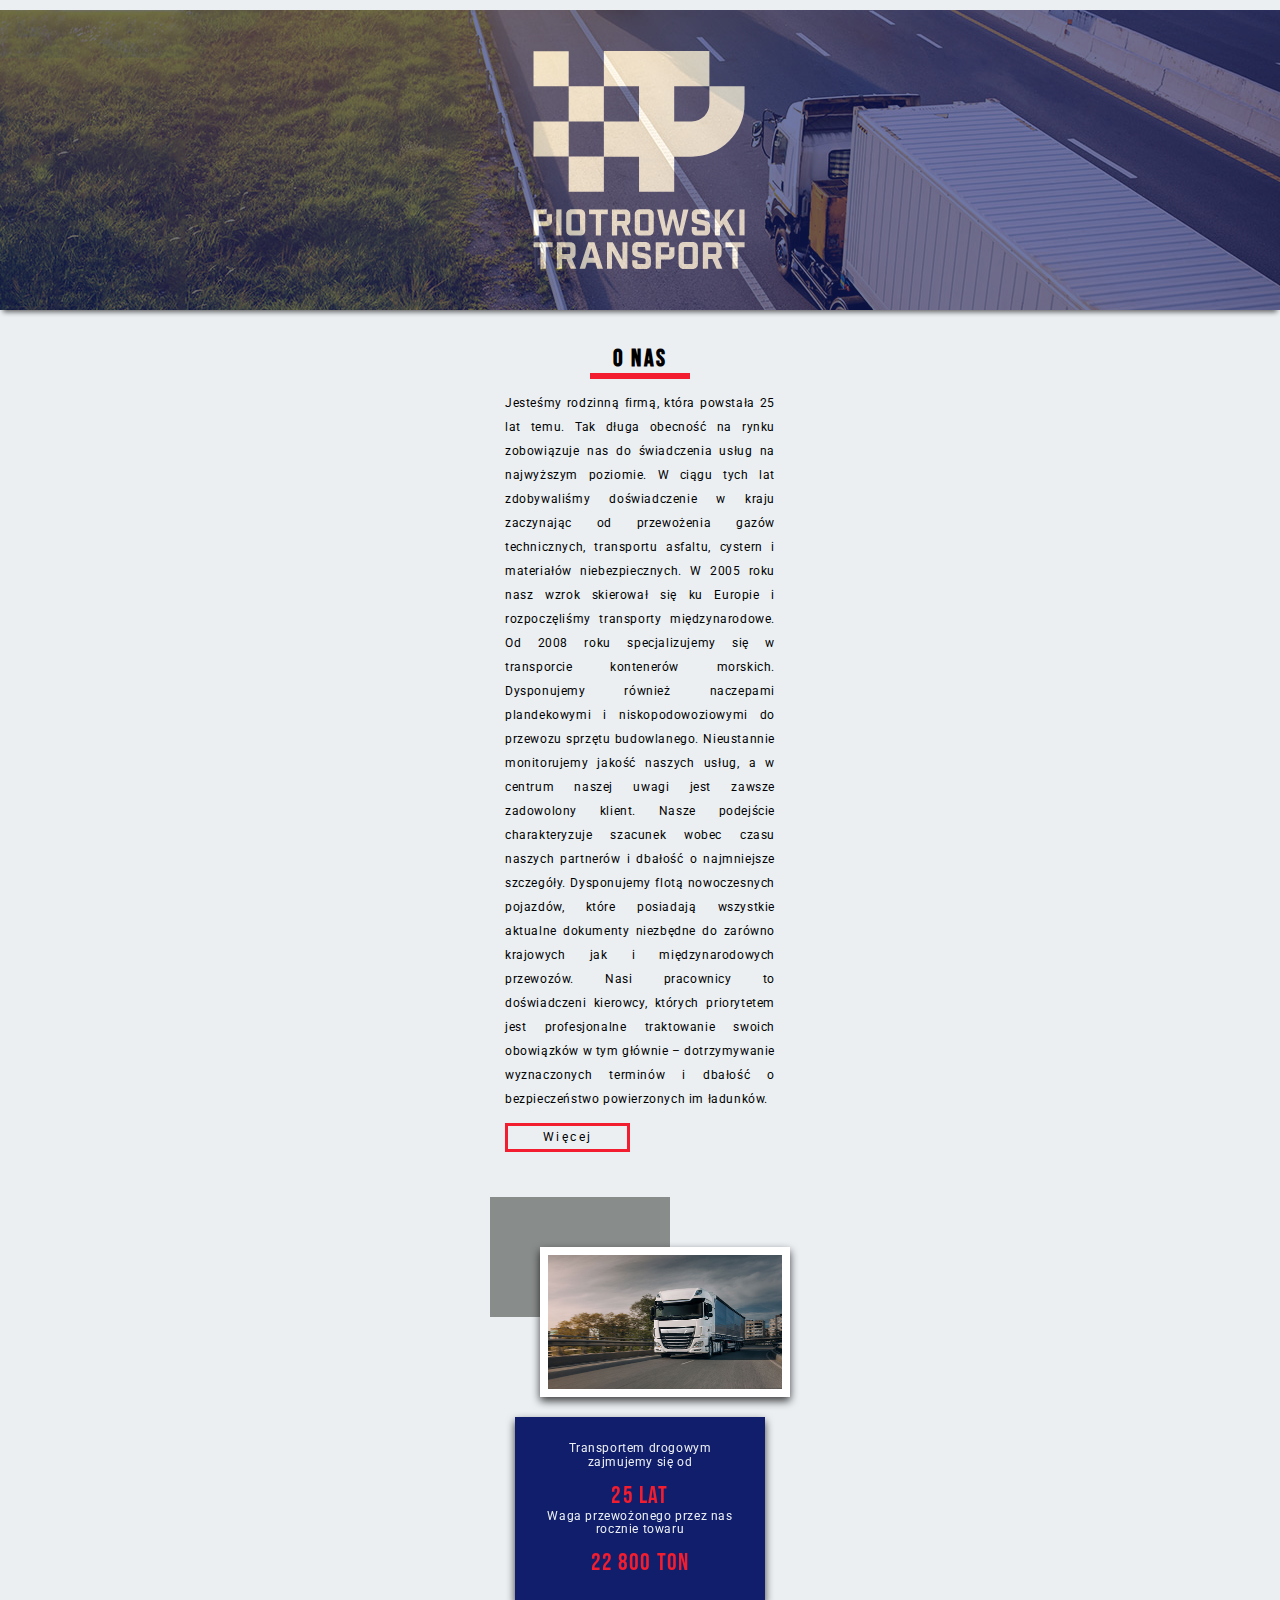
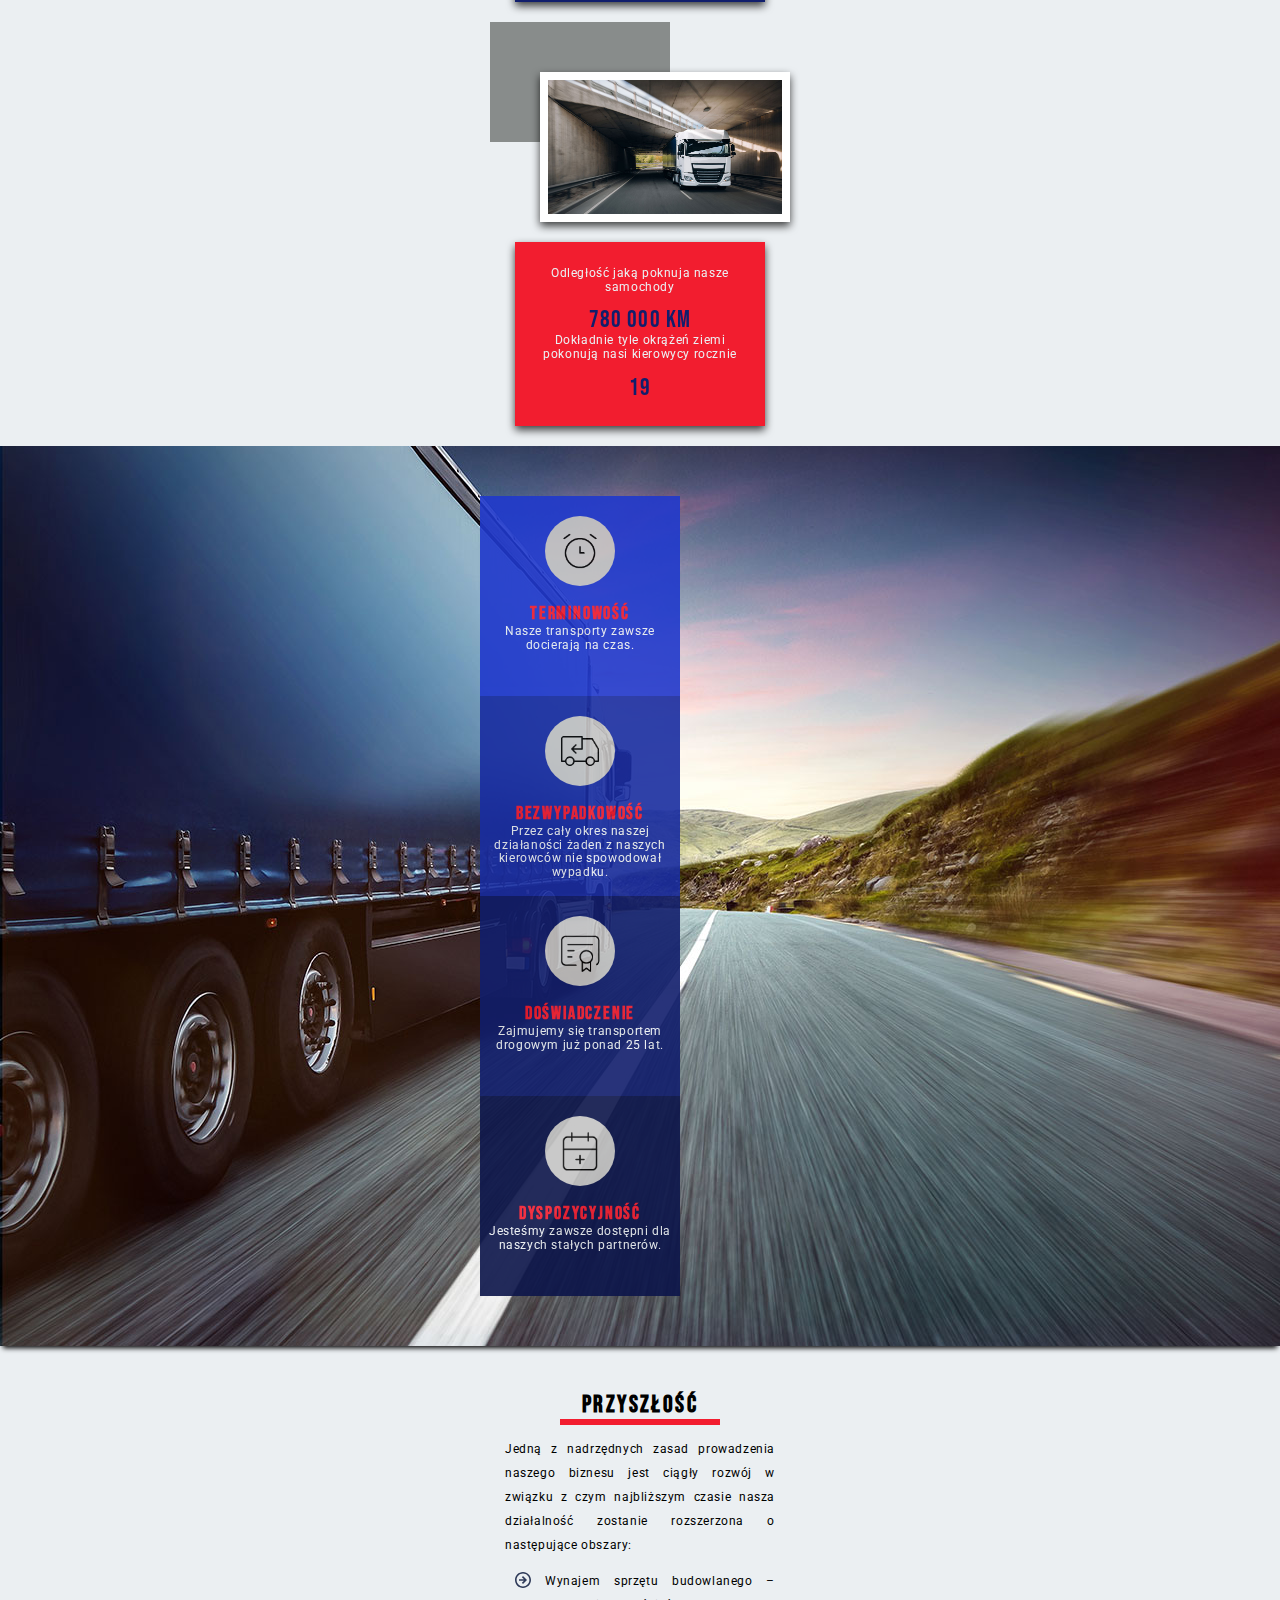
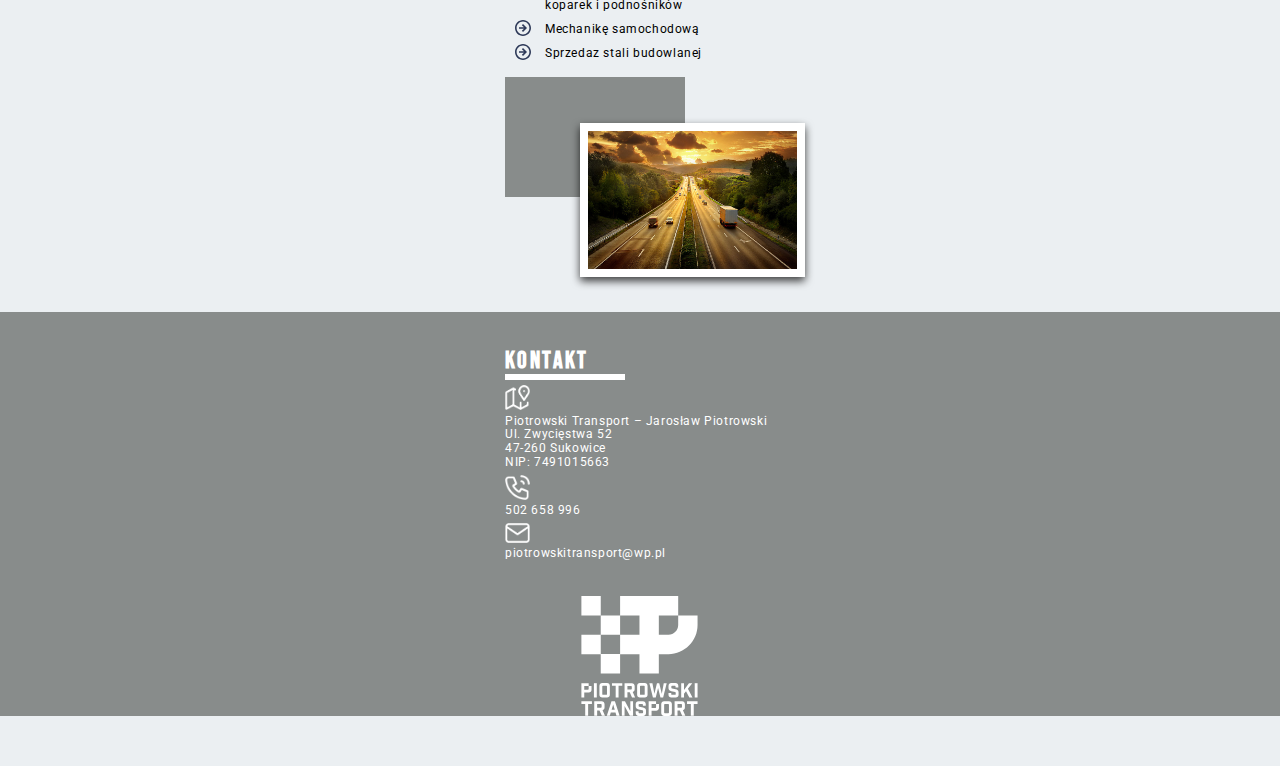
==== commit 2b0452a1: "Updates" ====
--- a/index.html
+++ b/index.html
@@ -1 +1 @@
-<!doctype html><html lang="pl"><head><meta charset="UTF-8"/><meta name="viewport" content="width=device-width,initial-scale=1"/><title>Piotrowski transport</title><meta name="description" content="Zajmujemy się transportem drogowym od 25 lat. Zaufaj naszemu doświadczeniu!"/><meta property="og:title" content="Piotrowski transport"/><meta property="og:description" content="Zajmujemy się transportem drogowym od 25 lat. Zaufaj naszemu doświadczeniu!"/><meta property="og:url" content=""/><meta property="og:image" content="https://maciejkorsan.com/wtf-gulp-starter/assets/img/cover.png"/><link href="index.a29f3f96.css" rel="stylesheet"></head><body><header class="header"><div class="header__container"><img src="img/logo-mobile.73d7b91a.svg" alt="Logotyp firmy Piotrowski Transport." class="header__logo"></div></header><section class="about"><h2 class="about__title">o nas</h2><p class="about__content">Jesteśmy rodzinną firmą, która powstała 25 lat temu. Tak długa obecność na rynku zobowiązuje nas do świadczenia usług na najwyższym poziomie. W ciągu tych lat zdobywaliśmy doświadczenie w kraju zaczynając od przewożenia gazów technicznych, transportu asfaltu, cystern i materiałów niebezpiecznych. W 2005 roku nasz wzrok skierował się ku Europie i rozpoczęliśmy transporty międzynarodowe. Od 2008 roku specjalizujemy się w transporcie kontenerów morskich. <span class="about__content hidden--js">Dysponujemy również naczepami plandekowymi i niskopodowoziowymi do przewozu sprzętu budowlanego. Nieustannie monitorujemy jakość naszych usług, a w centrum naszej uwagi jest zawsze zadowolony klient. Nasze podejście charakteryzuje szacunek wobec czasu naszych partnerów i dbałość o najmniejsze szczegóły. Dysponujemy flotą nowoczesnych pojazdów, które posiadają wszystkie aktualne dokumenty niezbędne do zarówno krajowych jak i międzynarodowych przewozów. Nasi pracownicy to doświadczeni kierowcy, których priorytetem jest profesjonalne traktowanie swoich obowiązków w tym głównie – dotrzymywanie wyznaczonych terminów i dbałość o bezpieczeństwo powierzonych im ładunków.</span></p><button class="about__button">Więcej</button></section><section class="statistic"><div class="statistic__imageContainer"><div class="statistic__imageContainer--box"></div><img src="img/statistic-truck-one.a14afbcd.jpg" alt="Zdjęcie jadącego samochodu ciezarowego." class="statistic__imageContainer--imageBox"></div><div class="statistic__dataContainer"><p class="statistic__dataContainer--description">Transportem drogowym zajmujemy się od</p><p class="statistic__dataContainer--value">25 lat</p><p class="statistic__dataContainer--description">Waga przewożonego przez nas rocznie towaru</p><p class="statistic__dataContainer--value">22 800 ton</p></div><div class="statistic__imageContainer"><div class="statistic__imageContainer--box"></div><img src="img/statistic-truck-two.722787b7.jpg" alt="Zdjęcie jadącego samochodu ciezarowego." class="statistic__imageContainer--imageBox"></div><div class="statistic__dataContainerSecond"><p class="statistic__dataContainerSecond--description">Odległość jaką poknuja nasze samochody</p><p class="statistic__dataContainerSecond--value">780 000 km</p><p class="statistic__dataContainerSecond--description">Dokładnie tyle okrążeń ziemi pokonują nasi kierowycy rocznie</p><p class="statistic__dataContainerSecond--value">19</p></div></section><section class="features"><div class="features__container"><div class="features__container--boxOne"><div class="fContainer__box--circle"><img src="img/icon-time.a3f5a719.png" alt="Ikona zegara symoblizujacego terminowość." class="fContainer__box--icon"></div><h3 class="fContainer__box--title">terminowość</h3><p class="fContainer__box--content">Nasze transporty zawsze docierają na czas.</p></div><div class="features__container--boxTwo"><div class="fContainer__box--circle"><img src="img/icon-truck.4422404d.png" alt="Ikona samochodu." class="fContainer__box--icon"></div><h3 class="fContainer__box--title">bezwypadkowość</h3><p class="fContainer__box--content">Przez cały okres naszej działaności żaden z naszych kierowców nie spowodował wypadku.</p></div><div class="features__container--boxThree"><div class="fContainer__box--circle"><img src="img/icon-experience.c90d27ee.png" alt="Ikona dyplomu symoblizujacego doświadczenie." class="fContainer__box--icon"></div><h3 class="fContainer__box--title">doświadczenie</h3><p class="fContainer__box--content">Zajmujemy się transportem drogowym już ponad 25 lat.</p></div><div class="features__container--boxFour"><div class="fContainer__box--circle"><img src="img/icon-calendar.5ec3fe22.png" alt="Ikona kaendarza symbolizującego dyspozycyjność." class="fContainer__box--icon"></div><h3 class="fContainer__box--title">dyspozycyjność</h3><p class="fContainer__box--content">Jesteśmy zawsze dostępni dla naszych stałych partnerów.</p></div></div></section><section class="future"><article class="future__contentBox"><h2 class="future__contentBox--title">przyszłość</h2><p class="future__contentBox--text">Jedną z nadrzędnych zasad prowadzenia naszego biznesu jest ciągły rozwój w związku z czym najbliższym czasie nasza działalność zostanie rozszerzona o następujące obszary:</p><ul class="future__contentBox--list"><li>Wynajem sprzętu budowlanego – koparek i podnośników</li><li>Mechanikę samochodową</li><li>Sprzedaz stali budowlanej</li></ul></article><div class="future__imageContainer"><div class="future__imageContainer--box"></div><img src="img/future-road.6889f3a9.jpg" alt="Zdjęcie autostardy o zachodzie słońca." class="future__imageContainer--imageBox"></div></section><footer class="contact"><div class="contact__container"><h2 class="contact__container--title">kontakt</h2><img src="img/icon-map.0ce5258d.png" alt="Ikona symbolizująca lokalizacje." class="contact__container--icon"><p class="contact__container--content">Piotrowski Transport – Jarosław Piotrowski<br>Ul. Zwycięstwa 52<br>47-260 Sukowice<br>NIP: 7491015663</p><img src="img/icon-phone.0c0d978f.png" alt="Ikona słuchawki telefonicznej." class="contact__container--icon"><p class="contact__container--content">502 658 996</p><img src="img/icon-mail.bc3a832c.png" alt="Ikona koperty." class="contact__container--iconEnvelope"><p class="contact__container--content">piotrowskitransport@wp.pl</p></div><img src="img/logo-mobile.73d7b91a.svg" alt="Logotyp firmy Piotrowski Transport." class="contact__container--logo"><br></footer><script src="index.a29f3f96.js"></script></body></html>+<!doctype html><html lang="pl"><head><meta charset="UTF-8"/><meta name="viewport" content="width=device-width,initial-scale=1"/><title>Piotrowski transport</title><meta name="description" content="Zajmujemy się transportem drogowym od 25 lat. Zaufaj naszemu doświadczeniu!"/><meta property="og:title" content="Piotrowski transport"/><meta property="og:description" content="Zajmujemy się transportem drogowym od 25 lat. Zaufaj naszemu doświadczeniu!"/><meta property="og:url" content=""/><meta property="og:image" content="https://maciejkorsan.com/wtf-gulp-starter/assets/img/cover.png"/><link href="index.c760bfd5.css" rel="stylesheet"></head><body><header class="header"><div class="header__container"><img src="img/logo-mobile.73d7b91a.svg" alt="Logotyp firmy Piotrowski Transport." class="header__logo"></div></header><section class="about"><h2 class="about__title">o nas</h2><p class="about__content">Jesteśmy rodzinną firmą, która powstała 25 lat temu. Tak długa obecność na rynku zobowiązuje nas do świadczenia usług na najwyższym poziomie. W ciągu tych lat zdobywaliśmy doświadczenie w kraju zaczynając od przewożenia gazów technicznych, transportu asfaltu, cystern i materiałów niebezpiecznych. W 2005 roku nasz wzrok skierował się ku Europie i rozpoczęliśmy transporty międzynarodowe. Od 2008 roku specjalizujemy się w transporcie kontenerów morskich. <span class="about__content hidden--js">Dysponujemy również naczepami plandekowymi i niskopodowoziowymi do przewozu sprzętu budowlanego. Nieustannie monitorujemy jakość naszych usług, a w centrum naszej uwagi jest zawsze zadowolony klient. Nasze podejście charakteryzuje szacunek wobec czasu naszych partnerów i dbałość o najmniejsze szczegóły. Dysponujemy flotą nowoczesnych pojazdów, które posiadają wszystkie aktualne dokumenty niezbędne do zarówno krajowych jak i międzynarodowych przewozów. Nasi pracownicy to doświadczeni kierowcy, których priorytetem jest profesjonalne traktowanie swoich obowiązków w tym głównie – dotrzymywanie wyznaczonych terminów i dbałość o bezpieczeństwo powierzonych im ładunków.</span></p><button class="about__button">Więcej</button></section><section class="statistic"><div class="statistic__imageContainer"><div class="statistic__imageContainer--box"></div><img src="img/statistic-truck-one.a14afbcd.jpg" alt="Zdjęcie jadącego samochodu ciezarowego." class="statistic__imageContainer--imageBox"></div><div class="statistic__dataContainer"><p class="statistic__dataContainer--description">Transportem drogowym zajmujemy się od</p><p class="statistic__dataContainer--value">25 lat</p><p class="statistic__dataContainer--description">Waga przewożonego przez nas rocznie towaru</p><p class="statistic__dataContainer--value">22 800 ton</p></div><div class="statistic__imageContainer"><div class="statistic__imageContainer--box"></div><img src="img/statistic-truck-two.722787b7.jpg" alt="Zdjęcie jadącego samochodu ciezarowego." class="statistic__imageContainer--imageBox"></div><div class="statistic__dataContainerSecond"><p class="statistic__dataContainerSecond--description">Odległość jaką poknuja nasze samochody</p><p class="statistic__dataContainerSecond--value">780 000 km</p><p class="statistic__dataContainerSecond--description">Dokładnie tyle okrążeń ziemi pokonują nasi kierowycy rocznie</p><p class="statistic__dataContainerSecond--value">19</p></div></section><section class="features"><div class="features__container"><div class="features__container--boxOne"><div class="fContainer__box--circle"><img src="img/icon-time.a3f5a719.png" alt="Ikona zegara symoblizujacego terminowość." class="fContainer__box--icon"></div><h3 class="fContainer__box--title">terminowość</h3><p class="fContainer__box--content">Nasze transporty zawsze docierają na czas.</p></div><div class="features__container--boxTwo"><div class="fContainer__box--circle"><img src="img/icon-truck.4422404d.png" alt="Ikona samochodu." class="fContainer__box--icon"></div><h3 class="fContainer__box--title">bezwypadkowość</h3><p class="fContainer__box--content">Przez cały okres naszej działaności żaden z naszych kierowców nie spowodował wypadku.</p></div><div class="features__container--boxThree"><div class="fContainer__box--circle"><img src="img/icon-experience.c90d27ee.png" alt="Ikona dyplomu symoblizujacego doświadczenie." class="fContainer__box--icon"></div><h3 class="fContainer__box--title">doświadczenie</h3><p class="fContainer__box--content">Zajmujemy się transportem drogowym już ponad 25 lat.</p></div><div class="features__container--boxFour"><div class="fContainer__box--circle"><img src="img/icon-calendar.5ec3fe22.png" alt="Ikona kaendarza symbolizującego dyspozycyjność." class="fContainer__box--icon"></div><h3 class="fContainer__box--title">dyspozycyjność</h3><p class="fContainer__box--content">Jesteśmy zawsze dostępni dla naszych stałych partnerów.</p></div></div></section><section class="future"><article class="future__contentBox"><h2 class="future__contentBox--title">przyszłość</h2><p class="future__contentBox--text">Jedną z nadrzędnych zasad prowadzenia naszego biznesu jest ciągły rozwój w związku z czym najbliższym czasie nasza działalność zostanie rozszerzona o następujące obszary:</p><ul class="future__contentBox--list"><li class="future__contentBox--listItem">Wynajem sprzętu budowlanego – koparek i podnośników</li><li class="future__contentBox--listItem">Mechanikę samochodową</li><li class="future__contentBox--listItem">Sprzedaz stali budowlanej</li></ul></article><div class="future__imageContainer"><div class="future__imageContainer--box"></div><img src="img/future-road.6889f3a9.jpg" alt="Zdjęcie autostardy o zachodzie słońca." class="future__imageContainer--imageBox"></div></section><footer class="contact"><div class="contact__container"><h2 class="contact__container--title">kontakt</h2><img src="img/icon-map.0ce5258d.png" alt="Ikona symbolizująca lokalizacje." class="contact__container--icon"><p class="contact__container--content">Piotrowski Transport – Jarosław Piotrowski<br>Ul. Zwycięstwa 52<br>47-260 Sukowice<br>NIP: 7491015663</p><img src="img/icon-phone.0c0d978f.png" alt="Ikona słuchawki telefonicznej." class="contact__container--icon"><p class="contact__container--content">502 658 996</p><img src="img/icon-mail.bc3a832c.png" alt="Ikona koperty." class="contact__container--iconEnvelope"><p class="contact__container--content">piotrowskitransport@wp.pl</p></div><img src="img/logo-mobile.73d7b91a.svg" alt="Logotyp firmy Piotrowski Transport." class="contact__container--logo"></footer><script src="index.c760bfd5.js"></script></body></html>--- a/index.c760bfd5.css
+++ b/index.c760bfd5.css
@@ -0,0 +1,2 @@
+@import url(https://fonts.googleapis.com/css2?family=Bebas+Neue&family=Roboto&display=swap);
+/*! normalize.css v8.0.1 | MIT License | github.com/necolas/normalize.css */html{line-height:1.15;-webkit-text-size-adjust:100%}body{margin:0}main{display:block}h1{font-size:2em;margin:.67em 0}hr{box-sizing:content-box;height:0;overflow:visible}pre{font-family:monospace,monospace;font-size:1em}a{background-color:transparent}abbr[title]{border-bottom:none;text-decoration:underline;text-decoration:underline dotted}b,strong{font-weight:bolder}code,kbd,samp{font-family:monospace,monospace;font-size:1em}small{font-size:80%}sub,sup{font-size:75%;line-height:0;position:relative;vertical-align:baseline}sub{bottom:-.25em}sup{top:-.5em}img{border-style:none}button,input,optgroup,select,textarea{font-family:inherit;font-size:100%;line-height:1.15;margin:0}button,input{overflow:visible}button,select{text-transform:none}[type=button],[type=reset],[type=submit],button{-webkit-appearance:button}[type=button]::-moz-focus-inner,[type=reset]::-moz-focus-inner,[type=submit]::-moz-focus-inner,button::-moz-focus-inner{border-style:none;padding:0}[type=button]:-moz-focusring,[type=reset]:-moz-focusring,[type=submit]:-moz-focusring,button:-moz-focusring{outline:1px dotted ButtonText}fieldset{padding:.35em .75em .625em}legend{box-sizing:border-box;color:inherit;display:table;max-width:100%;padding:0;white-space:normal}progress{vertical-align:baseline}textarea{overflow:auto}[type=checkbox],[type=radio]{box-sizing:border-box;padding:0}[type=number]::-webkit-inner-spin-button,[type=number]::-webkit-outer-spin-button{height:auto}[type=search]{-webkit-appearance:textfield;outline-offset:-2px}[type=search]::-webkit-search-decoration{-webkit-appearance:none}::-webkit-file-upload-button{-webkit-appearance:button;font:inherit}details{display:block}summary{display:list-item}[hidden],template{display:none}html{box-sizing:border-box}*,:after,:before{box-sizing:inherit}body{background-color:#ebeff2}.header{background-image:url(img/background-header-truck.eb4ddd9f.jpg);background-position:60% 0}.header,.header__container{min-width:320px;max-width:1440px;height:300px;margin:10px auto}.header__container{background-color:#111e6c;opacity:.6;display:flex;justify-content:center;align-items:center;box-shadow:0 5px 5px -3px #000}.header__logo{height:218px;width:218px;color:#fff}.about{width:300px;margin:10px auto 30px;padding:15px}.about__title{border-bottom:6px solid #f21d2f;font-family:Bebas Neue;font-size:24px;letter-spacing:.1em;text-align:center;display:block;width:100px;margin:10px auto}.about__content{font-family:Roboto,sans-serif;font-size:12px;line-height:24px;letter-spacing:.05em;text-align:justify}.about__button{background-color:#ebeff2;transition:background-color .2s linear}.about__button,.about__button:hover{font-family:Roboto,sans-serif;font-size:12px;letter-spacing:.2em;padding:5px 35px;border:3px solid #f21d2f}.about__button:hover{color:#ebeff2;background-color:#f21d2f}.statistic{margin:10px auto;width:320px}.statistic__imageContainer{width:300px;height:200px;position:relative;margin:20px auto}.statistic__imageContainer--box{width:180px;height:120px;background-color:#888c8b;position:absolute;top:0;left:0}.statistic__imageContainer--imageBox{height:150px;border:8px solid #fff;position:absolute;bottom:0;right:0}.statistic__dataContainer,.statistic__imageContainer--imageBox{width:250px;-webkit-filter:drop-shadow(0 4px 4px rgba(0,0,0,.75));filter:drop-shadow(0 4px 4px rgba(0,0,0,.75))}.statistic__dataContainer{background-color:#111e6c;margin:20px auto;padding:25px}.statistic__dataContainer--description{font-family:Roboto,sans-serif;font-size:12px;letter-spacing:.05em;margin-top:0;text-align:center;color:#ebeff2}.statistic__dataContainer--value{font-family:Bebas Neue,sans-serif;font-size:24px;letter-spacing:.05em;margin-top:0;margin-bottom:0;text-align:center;color:#f21d2f}.statistic__dataContainerSecond{width:250px;background-color:#f21d2f;margin:20px auto;padding:25px;-webkit-filter:drop-shadow(0 4px 4px rgba(0,0,0,.75));filter:drop-shadow(0 4px 4px rgba(0,0,0,.75))}.statistic__dataContainerSecond--description{font-family:Roboto,sans-serif;font-size:12px;letter-spacing:.05em;margin-top:0;text-align:center;color:#ebeff2}.statistic__dataContainerSecond--value{font-family:Bebas Neue,sans-serif;font-size:24px;letter-spacing:.05em;margin-top:0;margin-bottom:0;text-align:center;color:#111e6c}.features{background-image:url(img/background-features-truck.7252b99b.jpg);display:flex;justify-content:center;align-items:center;min-width:320px;max-width:1440px;margin:10px auto;box-shadow:0 5px 5px -3px #000}.features__container{width:320px;margin:50px auto}.features__container--boxOne{height:200px;width:200px;background-color:#2039cc;opacity:.9;display:inline-block}.features__container--boxTwo{height:200px;width:200px;background-color:#192da1;opacity:.9;display:inline-block}.features__container--boxThree{height:200px;width:200px;background-color:#111e6c;opacity:.9;display:inline-block}.features__container--boxFour{height:200px;width:200px;background-color:#0c154a;opacity:.9;display:inline-block}.fContainer__box--circle{height:70px;width:70px;background-color:#c4c4c4;border-radius:50%;position:relative;margin:20px auto 0;display:flex;justify-content:center}.fContainer__box--icon{height:50px;width:50px;position:absolute;left:0;right:0;bottom:0;top:0;margin:auto}.fContainer__box--title{font-family:Bebas Neue,sans-serif;font-size:18px;letter-spacing:.1em;margin-bottom:0;text-align:center;color:#f21d2f}.fContainer__box--content{font-family:Roboto,sans-serif;font-size:12px;letter-spacing:.05em;text-align:center;margin-top:0;color:#ebeff2}.future{width:300px;padding:15px;margin:20px auto}.future__contentBox--title{border-bottom:6px solid #f21d2f;font-family:Bebas Neue;font-size:24px;letter-spacing:.1em;text-align:center;display:block;width:160px;margin:10px auto}.future__contentBox--list,.future__contentBox--text{font-family:Roboto,sans-serif;font-size:12px;line-height:24px;letter-spacing:.05em;text-align:justify}.future__contentBox--list{list-style:none}.future__contentBox--listItem{position:relative}.future__contentBox--listItem:before{position:absolute;left:-30px;top:3px;content:"";width:16px;height:16px;display:inline-block;background:url(img/arrow.a5e80f87.svg)}.future__imageContainer{width:300px;height:200px;position:relative}.future__imageContainer--box{width:180px;height:120px;background-color:#888c8b;position:absolute;top:0;left:0}.future__imageContainer--imageBox{width:225px;height:154px;border:8px solid #fff;position:absolute;bottom:0;right:0;-webkit-filter:drop-shadow(0 4px 4px rgba(0,0,0,.75));filter:drop-shadow(0 4px 4px rgba(0,0,0,.75))}.contact{background-color:#888c8b}.contact__container{width:300px;padding:15px;margin:20px auto}.contact__container--title{border-bottom:6px solid #fff;font-family:Bebas Neue;font-size:24px;color:#fff;letter-spacing:.1em;text-align:left;display:block;width:120px;margin-bottom:0}.contact__container--content{font-family:Roboto,sans-serif;font-size:12px;letter-spacing:.05em;text-align:left;margin-top:0;margin-bottom:0;color:#fff}.contact__container--icon{width:25px;height:25px;margin-top:5px}.contact__container--iconEnvelope{width:25px;height:20px;margin-top:5px}.contact__container--logo{width:120px;height:120px;display:block;margin:15px auto 50px}